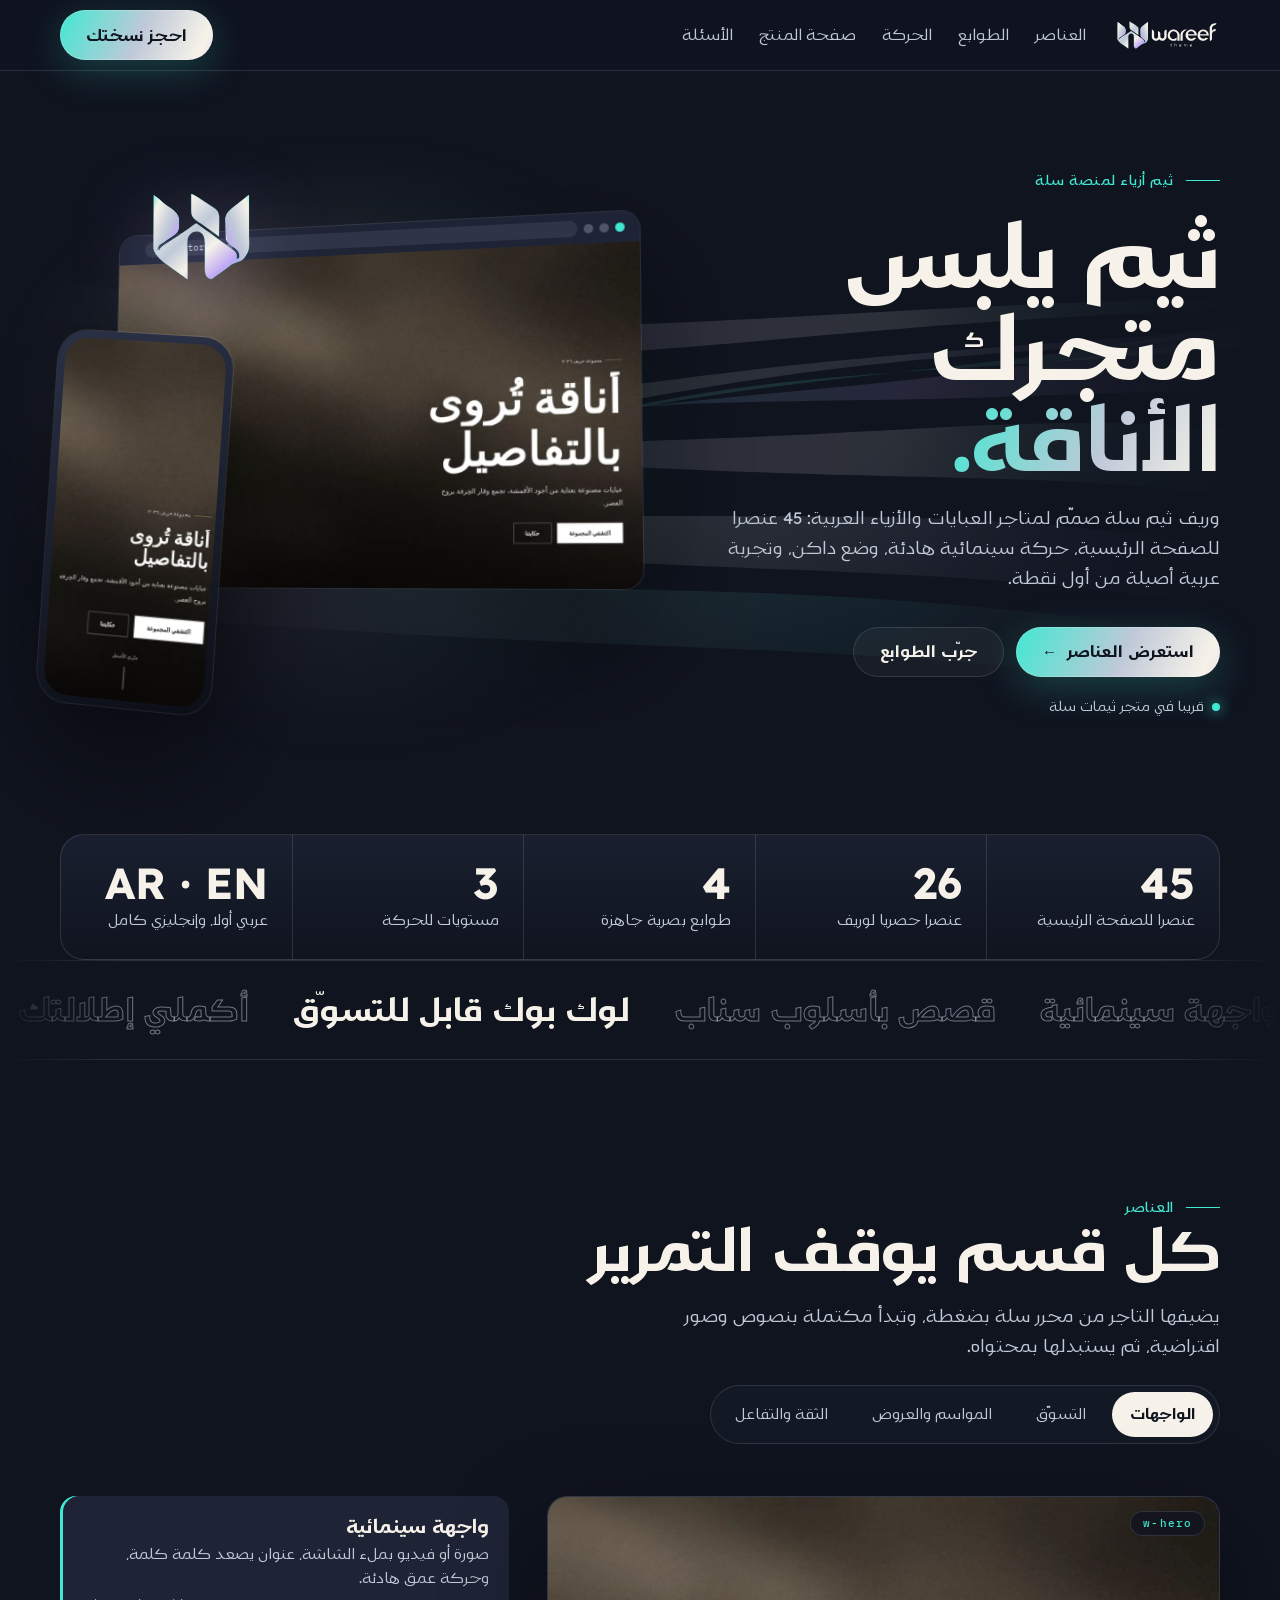
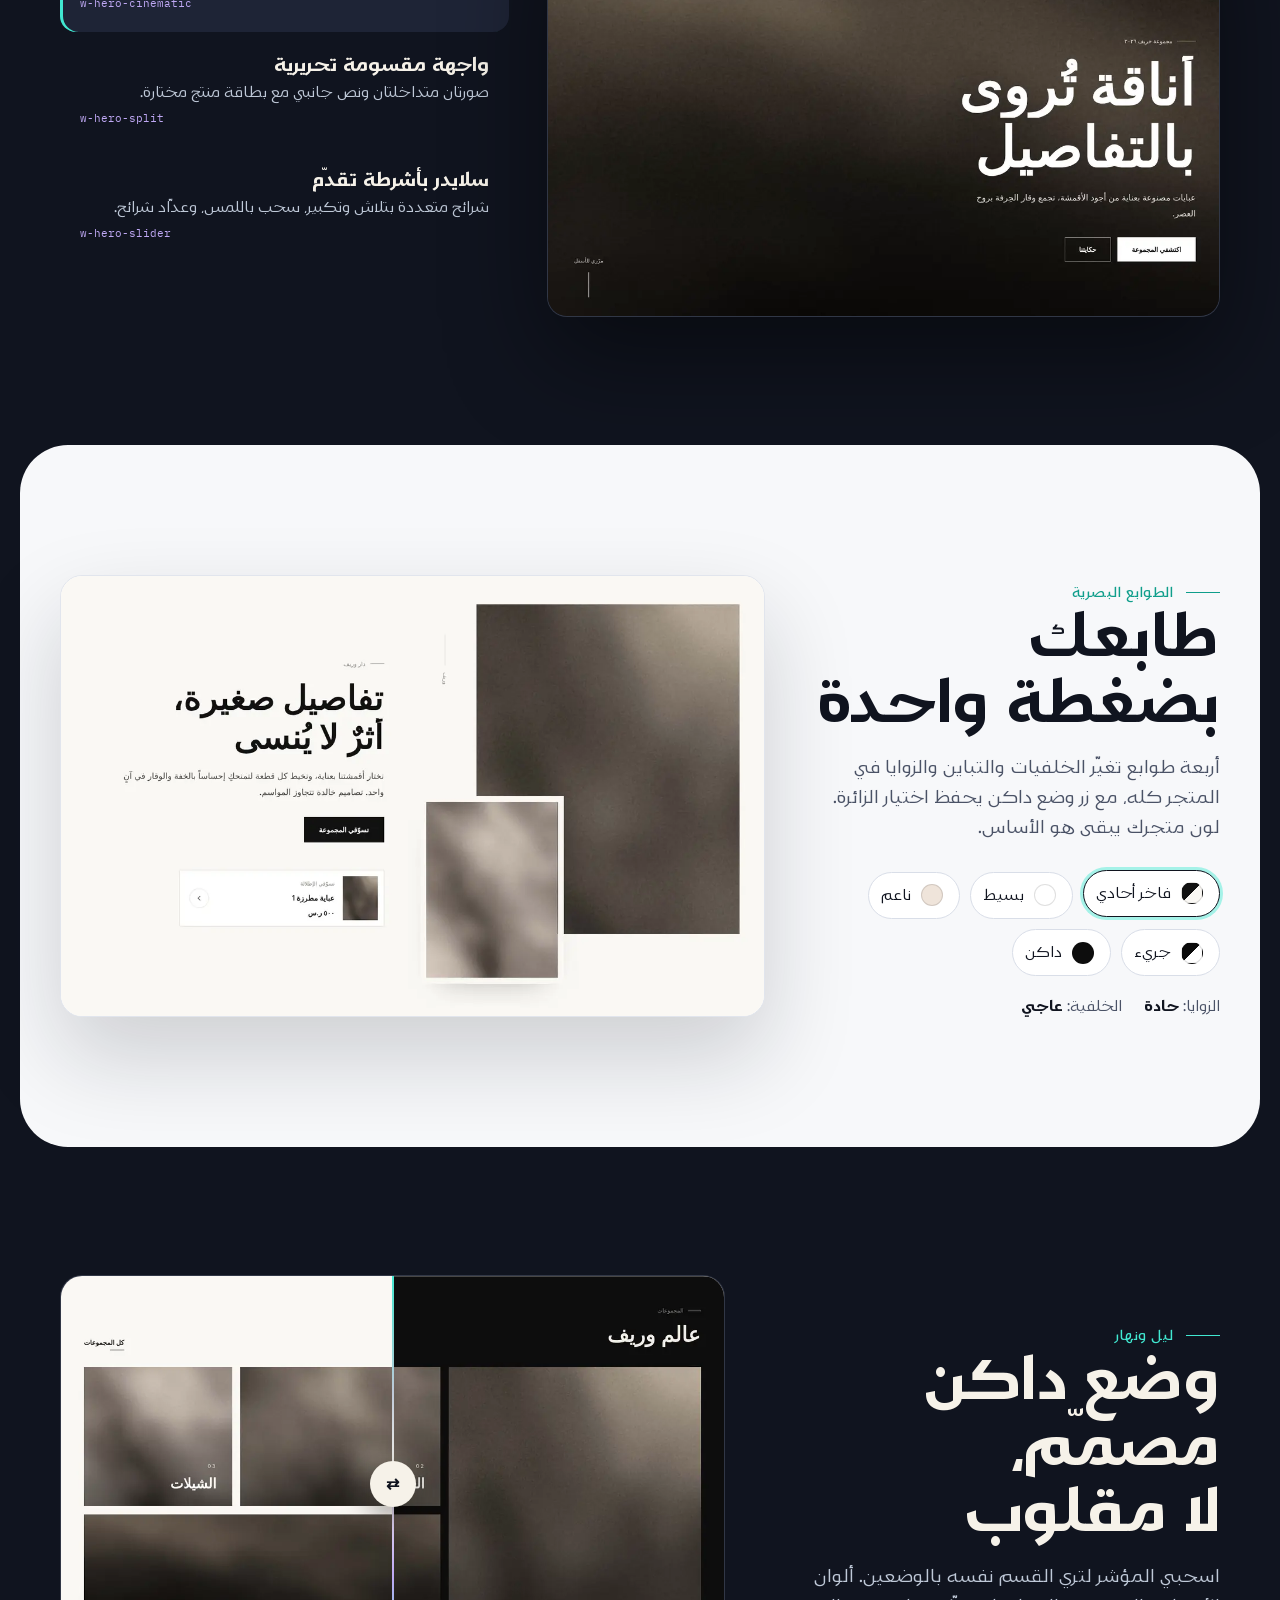
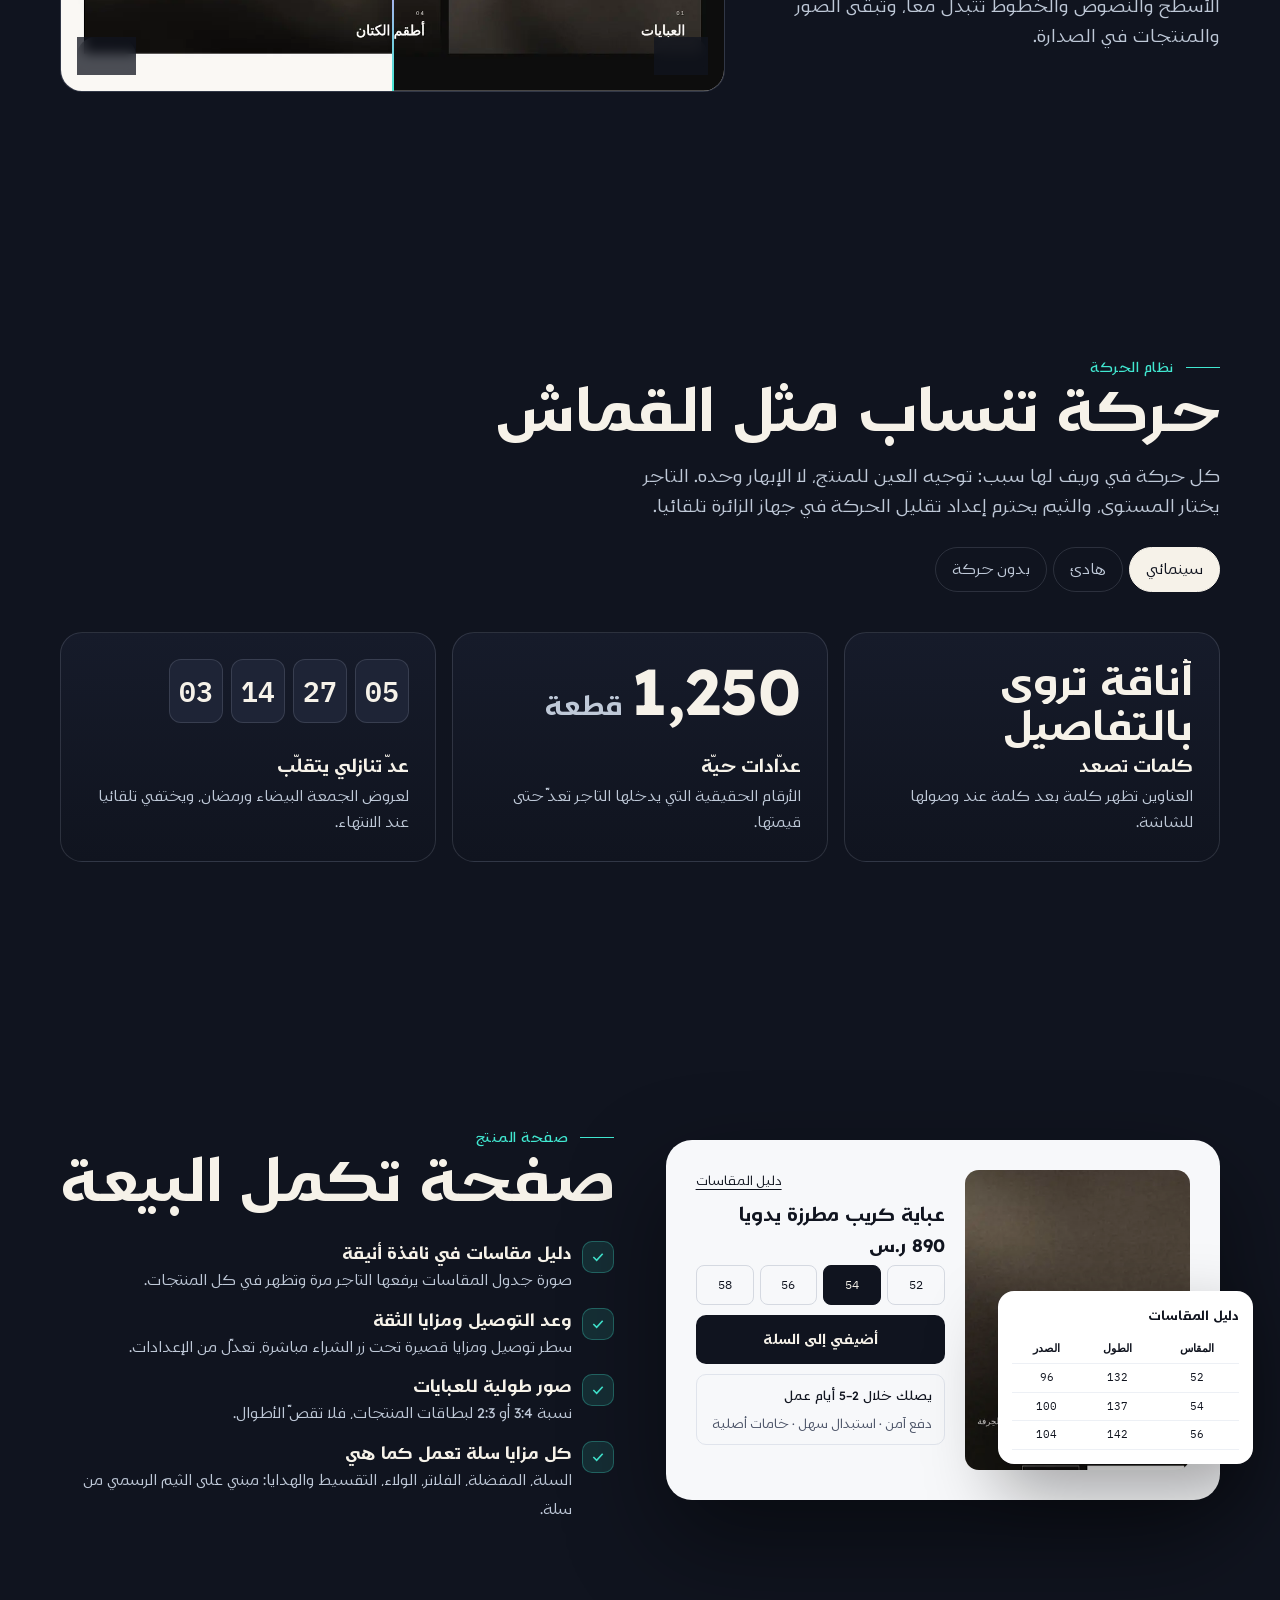
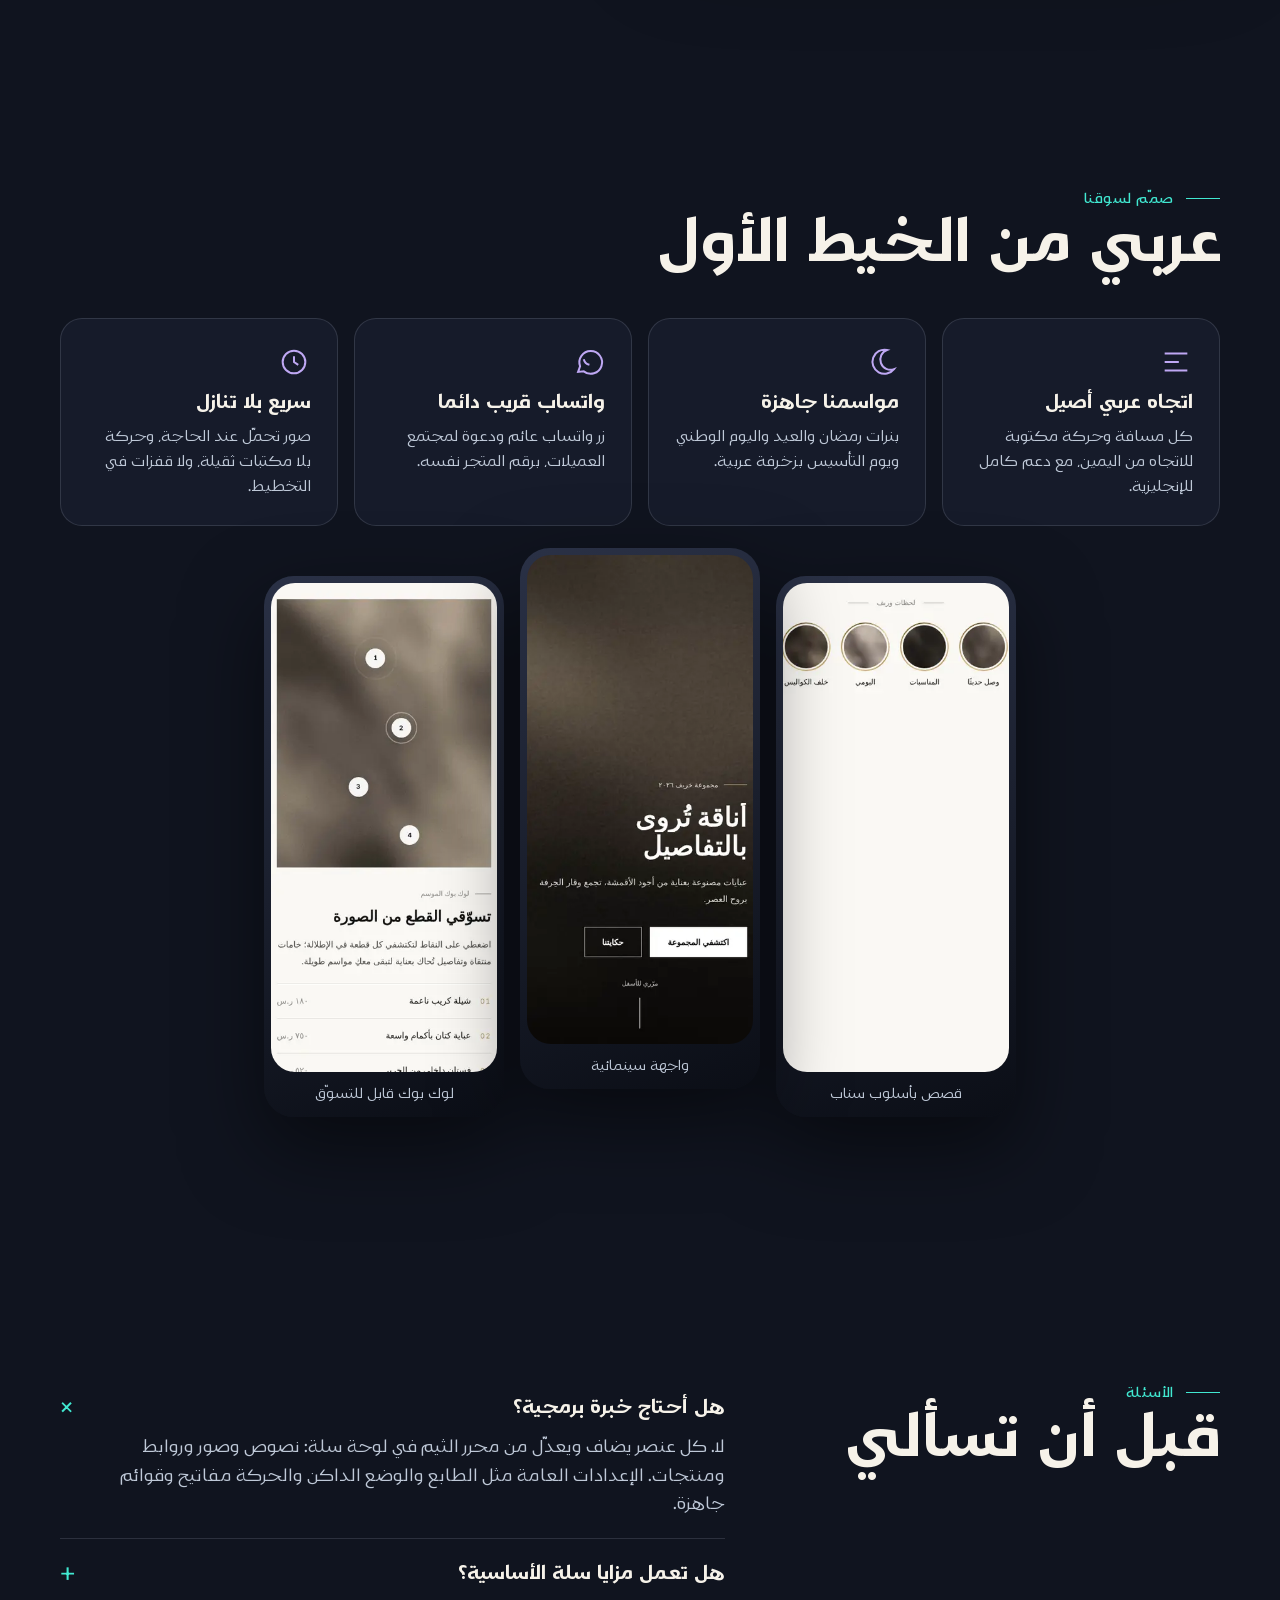
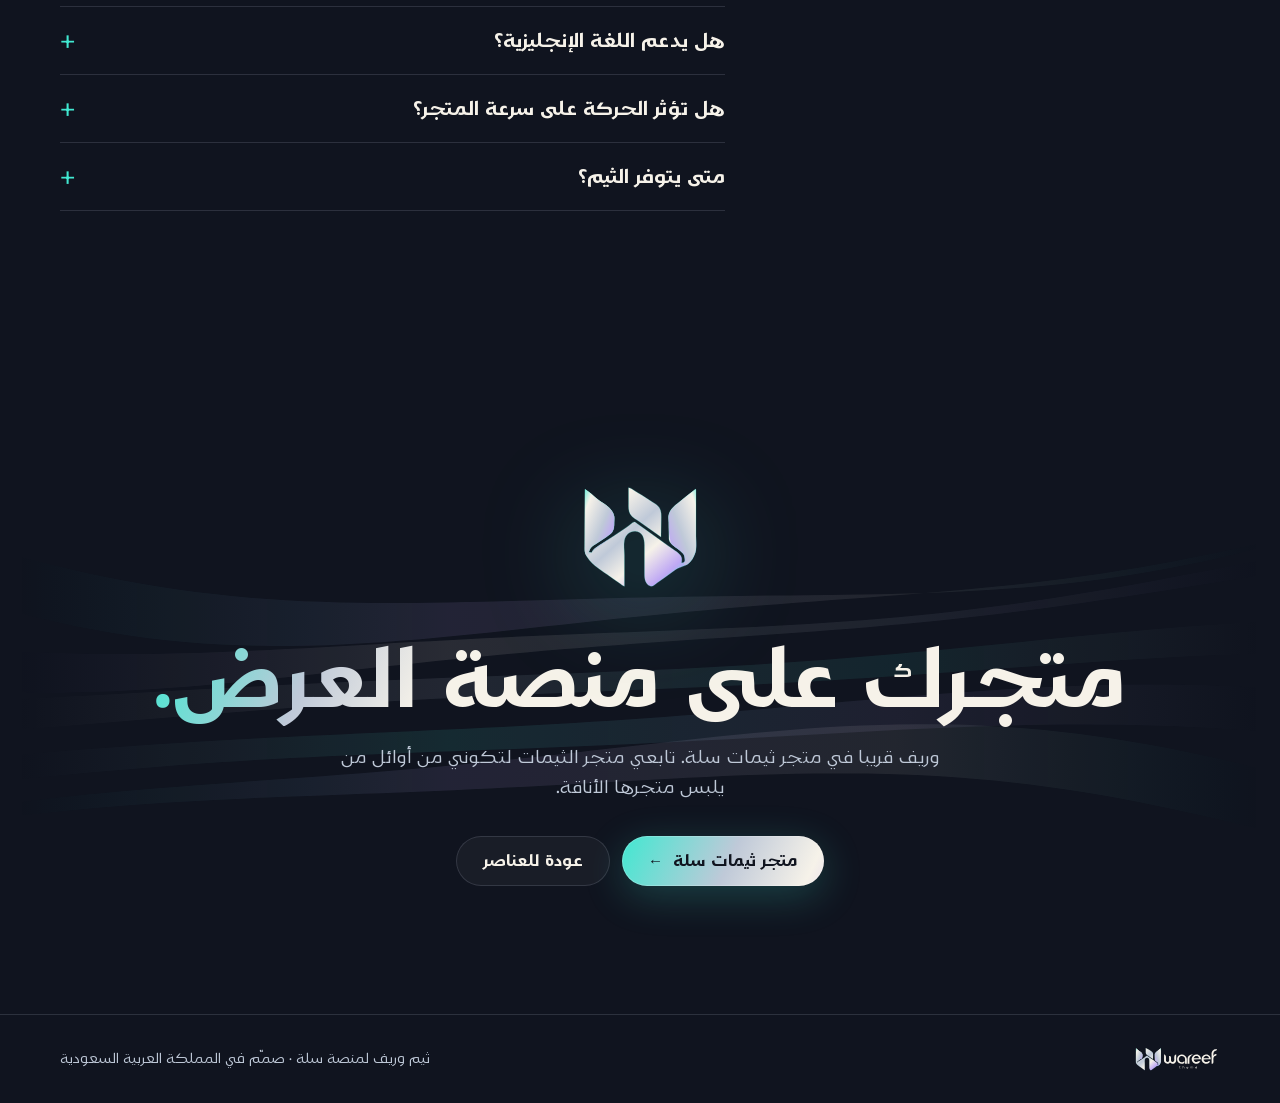
==== site/index.html @ 75b26e7c "Add the Wareef Theme landing page New brand identity (midnight, pearl, silver, aqua, ice violet) wit" ====
<!doctype html>
<html lang="ar" dir="rtl">
<head>
<meta charset="utf-8">
<meta name="viewport" content="width=device-width, initial-scale=1, viewport-fit=cover">
<meta name="description" content="وريف: ثيم أزياء فاخر لمنصة سلة، 45 عنصراً للصفحة الرئيسية، وضع داكن وحركة سينمائية.">
<link rel="icon" href="[data-uri]">
</head>
<body>
<title>Wareef Theme</title>
<link rel="preconnect" href="https://fonts.googleapis.com">
<link rel="preconnect" href="https://fonts.gstatic.com" crossorigin>
<link rel="stylesheet" href="https://fonts.googleapis.com/css2?family=Readex+Pro:wght@300;400;500;600&family=IBM+Plex+Mono:wght@400;500&display=swap">
<style>
/* Gamila Arabic for Arabic letters; Latin and digits fall back to Readex Pro. */
@font-face { font-family: "Gamila Arabic"; src: url("[data-uri]") format("woff2"); font-weight: 300; font-display: swap; unicode-range: U+0600-06FF, U+0750-077F, U+08A0-08FF, U+FB50-FDFF, U+FE70-FEFF, U+200C-200F; }
@font-face { font-family: "Gamila Arabic"; src: url("[data-uri]") format("woff2"); font-weight: 400; font-display: swap; unicode-range: U+0600-06FF, U+0750-077F, U+08A0-08FF, U+FB50-FDFF, U+FE70-FEFF, U+200C-200F; }
@font-face { font-family: "Gamila Arabic"; src: url("[data-uri]") format("woff2"); font-weight: 500; font-display: swap; unicode-range: U+0600-06FF, U+0750-077F, U+08A0-08FF, U+FB50-FDFF, U+FE70-FEFF, U+200C-200F; }
@font-face { font-family: "Gamila Arabic"; src: url("[data-uri]") format("woff2"); font-weight: 700; font-display: swap; unicode-range: U+0600-06FF, U+0750-077F, U+08A0-08FF, U+FB50-FDFF, U+FE70-FEFF, U+200C-200F; }
/* Layout: a single midnight runway. Iridescent silk rises behind the hero, sections alternate
   between the dark runway and one pearl "fitting room" where the merchant tries on styles. */
:root {
  color-scheme: dark;
  --midnight: #10141F;
  --midnight-2: #161B2A;
  --midnight-3: #1E2436;
  --pearl: #F6F2E9;
  --silver: #BFC9D8;
  --aqua: #41E8D1;
  --violet: #BFA8F4;
  --paper: #F7F8FA;
  --ink: #10141F;
  --line: rgba(191, 201, 216, .16);
  --holo: linear-gradient(115deg, #41E8D1 0%, #BFC9D8 28%, #F6F2E9 48%, #BFA8F4 72%, #41E8D1 100%);
  --f-display: "Gamila Arabic", "Readex Pro", "Segoe UI", Tahoma, sans-serif;
  --f-body: "Gamila Arabic", "Readex Pro", "Segoe UI", Tahoma, sans-serif;
  --f-mono: "IBM Plex Mono", ui-monospace, Menlo, monospace;
  --ease: cubic-bezier(.16, 1, .3, 1);
  --gutter: clamp(16px, 4vw, 40px);
}
* { box-sizing: border-box; }
html { scroll-behavior: smooth; direction: rtl; }
body { margin: 0; background: var(--midnight); color: var(--pearl); font: 400 16px/1.8 var(--f-body); overflow-x: hidden; -webkit-font-smoothing: antialiased; }
img { max-width: 100%; height: auto; display: block; }
a { color: inherit; text-decoration: none; }
button { font: inherit; color: inherit; cursor: pointer; }
:focus-visible { outline: 2px solid var(--aqua); outline-offset: 3px; border-radius: 6px; }
.wrap { width: min(1240px, 100%); margin-inline: auto; padding-inline: var(--gutter); }
.mono { font-family: var(--f-mono); letter-spacing: .14em; text-transform: uppercase; font-size: 12px; color: var(--silver); }
.eyebrow { display: inline-flex; align-items: center; gap: 12px; font: 500 13px/1 var(--f-body); color: var(--aqua); letter-spacing: .04em; }
.eyebrow::before { content: ''; width: 34px; height: 1px; background: currentColor; }
h1, h2, h3 { font-family: var(--f-display); text-wrap: balance; margin: 0; }
h2 { font-weight: 700; font-size: clamp(30px, 4.4vw, 56px); line-height: 1.18; letter-spacing: -.01em; }
.lead { color: var(--silver); font-size: clamp(16px, 1.3vw, 19px); max-width: 60ch; margin: 18px 0 0; }
.holo-text { background: var(--holo); background-size: 220% 100%; -webkit-background-clip: text; background-clip: text; color: transparent; animation: sheen 9s linear infinite; }
@keyframes sheen { to { background-position: -220% 0; } }
section { position: relative; padding-block: clamp(72px, 10vw, 140px); }

/* ---------- nav */
.nav { position: sticky; top: env(safe-area-inset-top, 0px); z-index: 50; backdrop-filter: blur(16px) saturate(140%); background: color-mix(in srgb, var(--midnight) 72%, transparent); border-bottom: 1px solid var(--line); }
.nav .wrap { display: flex; align-items: center; gap: 28px; height: 70px; }
.nav img { height: 34px; width: auto; }
.nav nav { display: flex; gap: 26px; font-size: 14.5px; color: var(--silver); }
.nav nav a:hover { color: var(--pearl); }
.nav .cta { margin-inline-start: auto; }
.btn { position: relative; display: inline-flex; align-items: center; justify-content: center; gap: 10px; min-height: 50px; padding: 0 26px; border-radius: 999px; font: 600 15px/1 var(--f-body); border: 1px solid var(--line); background: rgba(246, 242, 233, .04); transition: transform .4s var(--ease), border-color .3s, background .3s; }
.btn:hover { transform: translateY(-2px); border-color: rgba(191, 201, 216, .4); }
.btn.holo { color: var(--ink); border: 0; background: var(--holo); background-size: 200% 100%; box-shadow: 0 10px 40px rgba(65, 232, 209, .22), 0 0 0 1px rgba(255,255,255,.2) inset; animation: sheen 7s linear infinite; }
.btn .arr { transition: transform .4s var(--ease); }
.btn:hover .arr { transform: translateX(-4px); }

/* ---------- hero */
.hero { padding-block: clamp(48px, 7vw, 96px) clamp(60px, 8vw, 110px); overflow: hidden; isolation: isolate; }
#silk { position: absolute; inset: 0; width: 100%; height: 100%; z-index: -2; }
.hero::after { content: ''; position: absolute; inset: 0; z-index: -1; background: radial-gradient(70% 60% at 50% 40%, transparent 30%, var(--midnight) 85%); pointer-events: none; }
.hero-grid { display: grid; grid-template-columns: minmax(0, 1fr) minmax(0, 1.08fr); gap: clamp(28px, 4vw, 64px); align-items: center; }
.hero h1 { font-weight: 700; font-size: clamp(42px, 6.6vw, 92px); line-height: 1.08; letter-spacing: -.02em; margin-top: 22px; }
.hero h1 .w { display: inline-block; animation: rise 1.1s var(--ease) both; animation-delay: calc(var(--i) * 90ms + 150ms); }
@keyframes rise { from { transform: translateY(.45em); filter: blur(8px); opacity: .25; } }
.hero .lead { animation: rise 1.1s var(--ease) .5s both; }
.hero-cta { display: flex; flex-wrap: wrap; gap: 12px; margin-top: 34px; }
.hero-note { margin-top: 18px; font-size: 13px; color: var(--silver); display: flex; gap: 8px; align-items: center; }
.hero-note i { width: 8px; height: 8px; border-radius: 50%; background: var(--aqua); box-shadow: 0 0 14px var(--aqua); animation: pulse 2.4s ease-in-out infinite; }
@keyframes pulse { 50% { transform: scale(.6); opacity: .5; } }
.stage { position: relative; aspect-ratio: 1.15; perspective: 1600px; }
.device { position: absolute; border-radius: 18px; overflow: hidden; background: var(--midnight-2); box-shadow: 0 50px 120px rgba(0,0,0,.55), 0 0 0 1px rgba(191,201,216,.18); transition: transform 1.2s var(--ease); }
.browser { inset-inline-start: 0; top: 6%; width: 92%; transform: rotateY(-14deg) rotateX(6deg) rotate(-1deg); transform-origin: 30% 50%; }
.browser .bar { height: 30px; display: flex; gap: 6px; align-items: center; padding-inline: 14px; background: var(--midnight-3); }
.browser .bar i { width: 9px; height: 9px; border-radius: 50%; background: rgba(191,201,216,.3); }
.browser .bar i:first-child { background: var(--aqua); }
.browser .bar span { margin-inline-start: 14px; flex: 1; height: 16px; border-radius: 99px; background: rgba(191,201,216,.1); font: 10px/16px var(--f-mono); color: var(--silver); padding-inline: 10px; direction: ltr; text-align: left; }
.phone { inset-inline-end: 2%; bottom: 0; width: 30%; border-radius: 30px; padding: 7px; background: linear-gradient(160deg, #2a3146, #0b0e16); transform: rotateY(-10deg) rotateZ(4deg) translateZ(80px); }
.phone img { border-radius: 24px; }
.symbol-float { position: absolute; width: 21%; top: -4%; inset-inline-end: 14%; filter: drop-shadow(0 20px 40px rgba(191,168,244,.35)); animation: float 7s ease-in-out infinite; }
@keyframes float { 50% { transform: translateY(-16px) rotate(6deg); } }
.glow { position: absolute; inset: 15% 10%; border-radius: 50%; background: conic-gradient(from 90deg, var(--aqua), var(--violet), var(--pearl), var(--aqua)); filter: blur(70px); opacity: .28; animation: spin 18s linear infinite; z-index: -1; }
@keyframes spin { to { transform: rotate(360deg); } }

/* ---------- facts strip */
.facts { padding-block: 0; }
.facts-row { display: grid; grid-template-columns: repeat(5, minmax(0, 1fr)); border: 1px solid var(--line); border-radius: 24px; background: linear-gradient(180deg, rgba(30,36,54,.7), rgba(16,20,31,.7)); overflow: hidden; }
.fact { padding: 26px 24px; display: grid; gap: 4px; }
.fact + .fact { border-inline-start: 1px solid var(--line); }
.fact b { font: 700 clamp(30px, 3.4vw, 46px)/1 var(--f-display); font-variant-numeric: tabular-nums; }
.fact span { color: var(--silver); font-size: 14px; }

/* ---------- marquee */
.ticker { padding-block: 34px; overflow: hidden; border-block: 1px solid var(--line); -webkit-mask-image: linear-gradient(90deg, transparent, #000 10%, #000 90%, transparent); mask-image: linear-gradient(90deg, transparent, #000 10%, #000 90%, transparent); }
.ticker-track { display: flex; gap: 44px; width: max-content; animation: tick 60s linear infinite; }
.ticker-track span { font: 600 clamp(20px, 2.4vw, 30px)/1 var(--f-display); white-space: nowrap; color: transparent; -webkit-text-stroke: 1px rgba(191, 201, 216, .55); }
.ticker-track span:nth-child(3n) { color: var(--pearl); -webkit-text-stroke: 0; }
.ticker-track span:nth-child(5n) { background: var(--holo); -webkit-background-clip: text; background-clip: text; -webkit-text-stroke: 0; }
@keyframes tick { to { transform: translateX(50%); } }

/* ---------- gallery */
.head { display: flex; justify-content: space-between; align-items: end; gap: 24px; flex-wrap: wrap; margin-bottom: clamp(28px, 4vw, 52px); }
.tabs { display: flex; gap: 8px; flex-wrap: wrap; padding: 6px; border: 1px solid var(--line); border-radius: 999px; background: rgba(22,27,42,.6); }
.tabs button { border: 0; background: transparent; padding: 10px 18px; border-radius: 999px; font-size: 14px; color: var(--silver); transition: background .3s, color .3s; }
.tabs button[aria-selected="true"] { background: var(--pearl); color: var(--ink); font-weight: 600; }
.panel { display: grid; grid-template-columns: minmax(0, 1.5fr) minmax(0, 1fr); gap: clamp(20px, 3vw, 44px); align-items: start; }
.panel[hidden] { display: none !important; }
.shot { position: relative; border-radius: 20px; overflow: hidden; border: 1px solid var(--line); background: var(--midnight-2); box-shadow: 0 40px 100px rgba(0,0,0,.45); }
.shot img { width: 100%; aspect-ratio: 16 / 10; object-fit: cover; object-position: top; transition: opacity .5s var(--ease); }
.shot .tag { position: absolute; inset-inline-start: 14px; top: 14px; background: rgba(16,20,31,.78); backdrop-filter: blur(8px); border: 1px solid var(--line); border-radius: 99px; padding: 6px 12px; font: 500 11px/1 var(--f-mono); letter-spacing: .1em; color: var(--aqua); }
.items { display: grid; gap: 2px; margin: 0; padding: 0; list-style: none; }
.items button { width: 100%; text-align: start; display: grid; gap: 4px; padding: 18px 20px; border: 0; border-radius: 16px; background: transparent; transition: background .3s; }
.items button:hover { background: rgba(30,36,54,.6); }
.items button[aria-current="true"] { background: var(--midnight-3); box-shadow: inset 3px 0 0 var(--aqua); }
.items strong { font: 600 18px/1.4 var(--f-display); }
.items span { color: var(--silver); font-size: 14px; line-height: 1.7; }
.items code { font-family: var(--f-mono); font-size: 11px; color: var(--violet); direction: ltr; }

/* ---------- presets (pearl fitting room) */
.fitting { background: var(--paper); color: var(--ink); border-radius: clamp(28px, 4vw, 48px); margin-inline: clamp(8px, 1.6vw, 24px); }
.fitting .lead { color: #4a5266; }
.fitting .eyebrow { color: #0f9e8b; }
.swatches { display: flex; flex-wrap: wrap; gap: 10px; margin-top: 30px; }
.swatch { display: inline-flex; align-items: center; gap: 10px; padding: 10px 16px 10px 12px; border-radius: 999px; border: 1px solid #d9dee8; background: #fff; color: var(--ink); font-size: 14px; transition: transform .3s var(--ease), box-shadow .3s; }
.swatch i { width: 22px; height: 22px; border-radius: 50%; border: 1px solid rgba(0,0,0,.12); }
.swatch[aria-pressed="true"] { border-color: var(--ink); box-shadow: 0 0 0 3px rgba(65,232,209,.45); transform: translateY(-2px); }
.fit-grid { display: grid; grid-template-columns: minmax(0, .8fr) minmax(0, 1.4fr); gap: clamp(24px, 4vw, 60px); align-items: center; }
.fit-shot { border-radius: 22px; overflow: hidden; box-shadow: 0 40px 90px rgba(16,20,31,.18); border: 1px solid #e1e5ed; background: #fff; }
.fit-shot img { width: 100%; aspect-ratio: 16 / 10; object-fit: cover; object-position: top; }
.fit-meta { margin-top: 18px; display: flex; gap: 22px; flex-wrap: wrap; font-size: 14px; color: #4a5266; }
.fit-meta b { color: var(--ink); }

/* ---------- day/night compare */
.compare { position: relative; border-radius: 22px; overflow: hidden; border: 1px solid var(--line); user-select: none; touch-action: pan-y; background: var(--midnight-2); }
.compare img { width: 100%; aspect-ratio: 16 / 10; object-fit: cover; object-position: top; }
.compare .night { position: absolute; inset: 0; clip-path: inset(0 0 0 var(--cut, 50%)); }
.compare .night img { height: 100%; }
.compare .handle { position: absolute; top: 0; bottom: 0; left: var(--cut, 50%); width: 2px; background: var(--holo); transform: translateX(-1px); }
.compare .handle b { position: absolute; top: 50%; left: 50%; width: 46px; height: 46px; border-radius: 50%; transform: translate(-50%, -50%); background: var(--pearl); color: var(--ink); display: grid; place-items: center; box-shadow: 0 10px 30px rgba(0,0,0,.4); font-size: 16px; }
.compare input { position: absolute; inset: 0; width: 100%; height: 100%; opacity: 0; cursor: ew-resize; margin: 0; }
.compare .lbl { position: absolute; bottom: 16px; padding: 7px 14px; border-radius: 99px; background: rgba(16,20,31,.75); font-size: 13px; backdrop-filter: blur(6px); }
.compare .lbl.day { inset-inline-end: 16px; } .compare .lbl.nightl { inset-inline-start: 16px; }
.duo { display: grid; grid-template-columns: minmax(0, 1fr) minmax(0, 1.5fr); gap: clamp(24px, 4vw, 60px); align-items: center; }

/* ---------- motion lab */
.lab { display: grid; grid-template-columns: repeat(3, minmax(0, 1fr)); gap: 16px; margin-top: 40px; }
.cell { position: relative; border: 1px solid var(--line); border-radius: 22px; background: linear-gradient(180deg, var(--midnight-2), var(--midnight)); padding: 26px; min-height: 230px; display: grid; align-content: space-between; overflow: hidden; }
.cell h3 { font: 600 17px/1.5 var(--f-display); }
.cell p { margin: 6px 0 0; color: var(--silver); font-size: 14px; }
.demo-words { font: 700 clamp(26px, 3vw, 38px)/1.2 var(--f-display); }
.demo-words .w { display: inline-block; overflow: hidden; vertical-align: bottom; }
.demo-words .w span { display: inline-block; transform: translateY(105%); transition: transform 1s var(--ease); transition-delay: calc(var(--i) * 80ms); }
.cell.play .demo-words .w span { transform: none; }
.demo-count { font: 700 clamp(40px, 5vw, 64px)/1 var(--f-display); font-variant-numeric: tabular-nums; }
.flip { display: flex; gap: 8px; direction: ltr; justify-content: flex-end; }
.flip b { width: 54px; height: 64px; border-radius: 12px; display: grid; place-items: center; background: var(--midnight-3); border: 1px solid var(--line); font: 600 28px/1 var(--f-mono); }
.flip b.tick { animation: flipin .5s var(--ease); }
@keyframes flipin { from { transform: rotateX(90deg); opacity: .2; } }
.levels { display: flex; gap: 6px; margin-top: 26px; flex-wrap: wrap; }
.levels button { border: 1px solid var(--line); background: transparent; border-radius: 999px; padding: 9px 16px; font-size: 14px; color: var(--silver); }
.levels button[aria-pressed="true"] { background: var(--pearl); color: var(--ink); border-color: var(--pearl); }
body.calm .cell .demo-words .w span { transition-duration: .5s; }
body.still .demo-words .w span { transform: none !important; transition: none !important; }
body.still .ticker-track, body.still .holo-text, body.still .btn.holo, body.still .glow, body.still .symbol-float { animation: none; }

/* ---------- product page */
.pd { display: grid; grid-template-columns: minmax(0, 1fr) minmax(0, 1fr); gap: clamp(24px, 4vw, 64px); align-items: center; }
.pd-mock { position: relative; border-radius: 26px; padding: clamp(18px, 3vw, 30px); background: var(--paper); color: var(--ink); box-shadow: 0 40px 100px rgba(0,0,0,.45); display: grid; grid-template-columns: minmax(0, .9fr) minmax(0, 1fr); gap: 20px; }
.pd-img { border-radius: 14px; overflow: hidden; aspect-ratio: 3 / 4; background: #e9e4da; }
.pd-img img { width: 100%; height: 100%; object-fit: cover; }
.pd-info { display: grid; align-content: start; gap: 10px; font-size: 13px; }
.pd-info h4 { margin: 0; font: 700 18px/1.4 var(--f-display); }
.pd-info .price { font: 700 18px/1 var(--f-display); }
.pd-info .guide { justify-self: end; font-size: 12px; text-decoration: underline; text-underline-offset: 4px; }
.pd-sizes { display: flex; gap: 6px; }
.pd-sizes span { flex: 1; text-align: center; padding: 8px 0; border: 1px solid #d5d9e1; border-radius: 8px; font-family: var(--f-mono); font-size: 12px; }
.pd-sizes span.on { background: var(--ink); color: var(--pearl); border-color: var(--ink); }
.pd-buy { background: var(--ink); color: var(--pearl); text-align: center; padding: 13px; border-radius: 10px; font-weight: 600; }
.pd-box { border: 1px solid #e0e4ec; border-radius: 10px; padding: 10px 12px; display: grid; gap: 6px; color: #4a5266; font-size: 12px; }
.pd-box b { color: var(--ink); font-weight: 500; }
.pd-pop { position: absolute; inset-inline-start: -6%; bottom: 10%; width: 46%; background: #fff; color: var(--ink); border-radius: 16px; padding: 14px; box-shadow: 0 30px 70px rgba(0,0,0,.35); font-size: 12px; display: grid; gap: 8px; animation: float 8s ease-in-out infinite; }
.pd-pop table { width: 100%; border-collapse: collapse; font-family: var(--f-mono); font-size: 11px; }
.pd-pop td, .pd-pop th { padding: 4px 2px; border-bottom: 1px solid #edf0f5; text-align: center; }
.checks { display: grid; gap: 14px; margin: 28px 0 0; padding: 0; list-style: none; }
.checks li { display: grid; grid-template-columns: 30px 1fr; gap: 12px; align-items: start; }
.checks li::before { content: ''; width: 30px; height: 30px; border-radius: 10px; background: rgba(65,232,209,.12) url("data:image/svg+xml,%3Csvg xmlns='http://www.w3.org/2000/svg' viewBox='0 0 24 24' fill='none' stroke='%2341E8D1' stroke-width='2.4'%3E%3Cpath d='m5 12 5 5 9-10'/%3E%3C/svg%3E") center / 16px no-repeat; border: 1px solid rgba(65,232,209,.3); }
.checks b { display: block; font: 600 16px/1.5 var(--f-display); }
.checks span { color: var(--silver); font-size: 14px; }

/* ---------- made for us */
.made { display: grid; grid-template-columns: repeat(4, minmax(0, 1fr)); gap: 16px; margin-top: 44px; }
.made article { border: 1px solid var(--line); border-radius: 22px; padding: 26px; background: var(--midnight-2); display: grid; gap: 10px; align-content: start; transition: transform .5s var(--ease), border-color .3s; }
.made article:hover { transform: translateY(-4px); border-color: rgba(191,168,244,.45); }
.made svg { width: 34px; height: 34px; stroke: var(--violet); fill: none; stroke-width: 1.4; }
.made h3 { font: 600 18px/1.4 var(--f-display); }
.made p { margin: 0; color: var(--silver); font-size: 14px; }
.phones { display: flex; gap: 16px; justify-content: center; margin-top: 50px; flex-wrap: wrap; }
.phones figure { margin: 0; width: min(240px, 44vw); border-radius: 30px; padding: 7px; background: linear-gradient(160deg, #2a3146, #0b0e16); box-shadow: 0 30px 80px rgba(0,0,0,.5); }
.phones figure:nth-child(2) { transform: translateY(-28px); }
.phones img { border-radius: 24px; }
.phones figcaption { text-align: center; font-size: 13px; color: var(--silver); padding: 10px 0 4px; }

/* ---------- faq */
.faq { display: grid; grid-template-columns: minmax(0, .8fr) minmax(0, 1.2fr); gap: clamp(24px, 4vw, 70px); }
details { border-bottom: 1px solid var(--line); padding-block: 20px; }
summary { list-style: none; cursor: pointer; display: flex; justify-content: space-between; gap: 16px; font: 600 18px/1.5 var(--f-display); }
summary::-webkit-details-marker { display: none; }
summary::after { content: '+'; font: 300 26px/1 var(--f-body); color: var(--aqua); transition: transform .3s var(--ease); }
details[open] summary::after { transform: rotate(45deg); }
details p { margin: 12px 0 0; color: var(--silver); max-width: 62ch; }

/* ---------- finale */
.finale { text-align: center; overflow: hidden; isolation: isolate; }
.finale #silk2 { position: absolute; inset: 0; width: 100%; height: 100%; z-index: -1; opacity: .9; }
.finale img.sym { width: clamp(90px, 12vw, 140px); margin: 0 auto 26px; filter: drop-shadow(0 20px 50px rgba(65,232,209,.3)); }
.finale h2 { font-size: clamp(36px, 6vw, 80px); }
.finale .lead { margin-inline: auto; }
.finale .hero-cta { justify-content: center; }
footer { border-top: 1px solid var(--line); padding-block: 30px; color: var(--silver); font-size: 13px; }
footer .wrap { display: flex; justify-content: space-between; align-items: center; gap: 16px; flex-wrap: wrap; }
footer img { height: 28px; width: auto; }

/* ---------- reveal (visible at rest; scroll only adds a lift) */
.lift { transition: transform 1s var(--ease), opacity 1s var(--ease); }
.lift.pre { transform: translateY(26px); opacity: .55; }

@media (max-width: 980px) {
  .hero-grid, .panel, .fit-grid, .duo, .pd, .faq { grid-template-columns: 1fr; }
  .facts-row { grid-template-columns: repeat(2, minmax(0, 1fr)); }
  .fact + .fact { border-inline-start: 0; }
  .fact { border-top: 1px solid var(--line); } .fact:nth-child(-n+2) { border-top: 0; } .fact:nth-child(even) { border-inline-start: 1px solid var(--line); }
  .fact:last-child { grid-column: 1 / -1; }
  .lab, .made { grid-template-columns: 1fr 1fr; }
  .nav nav { display: none; }
  .stage { max-width: 640px; width: 100%; margin-inline: auto; }
}
@media (max-width: 560px) {
  .lab, .made { grid-template-columns: 1fr; }
  .nav .cta { display: none; }
  .pd-mock { grid-template-columns: 1fr; }
  .pd-pop { position: static; width: auto; animation: none; }
  .tabs { border-radius: 18px; }
  .phones figure:nth-child(2) { transform: none; }
}
@media (prefers-reduced-motion: reduce) {
  *, *::before, *::after { animation: none !important; transition: none !important; }
  .lift.pre { transform: none; opacity: 1; }
}
</style>

<header class="nav">
  <div class="wrap">
    <a href="#top" aria-label="Wareef Theme"><img src="[data-uri]" alt="Wareef Theme" width="106" height="34"></a>
    <nav aria-label="أقسام الصفحة">
      <a href="#components">العناصر</a>
      <a href="#styles">الطوابع</a>
      <a href="#motion">الحركة</a>
      <a href="#product">صفحة المنتج</a>
      <a href="#faq">الأسئلة</a>
    </nav>
    <a class="btn holo cta" href="#launch">احجز نسختك</a>
  </div>
</header>

<main id="top">
  <section class="hero">
    <canvas id="silk" aria-hidden="true"></canvas>
    <div class="wrap hero-grid">
      <div>
        <span class="eyebrow">ثيم أزياء لمنصة سلة</span>
        <h1><span class="w" style="--i:0">ثيم</span> <span class="w" style="--i:1">يلبس</span> <span class="w" style="--i:2">متجرك</span> <span class="w holo-text" style="--i:3">الأناقة.</span></h1>
        <p class="lead">وريف ثيم سلة صمّم لمتاجر العبايات والأزياء العربية: 45 عنصرا للصفحة الرئيسية، حركة سينمائية هادئة، وضع داكن، وتجربة عربية أصيلة من أول نقطة.</p>
        <div class="hero-cta">
          <a class="btn holo" href="#components">استعرض العناصر <span class="arr">←</span></a>
          <a class="btn" href="#styles">جرّب الطوابع</a>
        </div>
        <p class="hero-note"><i></i> قريبا في متجر ثيمات سلة</p>
      </div>
      <div class="stage" id="stage">
        <div class="glow"></div>
        <figure class="device browser" style="margin:0">
          <div class="bar"><i></i><i></i><i></i><span>your-store.com</span></div>
          <img src="[data-uri]" alt="واجهة سينمائية من ثيم وريف" width="1200" height="750">
        </figure>
        <figure class="device phone" style="margin:0"><img src="[data-uri]" alt="الواجهة نفسها على الجوال" width="360" height="779"></figure>
        <img class="symbol-float" src="[data-uri]" alt="" width="140" height="140">
      </div>
    </div>
  </section>

  <section class="facts" aria-label="أرقام الثيم">
    <div class="wrap">
      <div class="facts-row">
        <div class="fact"><b data-count="45">45</b><span>عنصرا للصفحة الرئيسية</span></div>
        <div class="fact"><b data-count="26">26</b><span>عنصرا حصريا لوريف</span></div>
        <div class="fact"><b data-count="4">4</b><span>طوابع بصرية جاهزة</span></div>
        <div class="fact"><b data-count="3">3</b><span>مستويات للحركة</span></div>
        <div class="fact"><b>AR · EN</b><span>عربي أولا، وإنجليزي كامل</span></div>
      </div>
    </div>
  </section>

  <div class="ticker" aria-hidden="true">
    <div class="ticker-track" id="ticker">
      <span>واجهة سينمائية</span><span>قصص بأسلوب سناب</span><span>لوك بوك قابل للتسوّق</span><span>أكملي إطلالتك</span><span>عرض بعد تنازلي</span><span>بنر رمضان والعيد</span><span>فسيفساء التصنيفات</span><span>حائط الآراء</span><span>سلايدر بأشرطة تقدّم</span><span>قصة الدار</span><span>شاركينا إطلالتك</span><span>أسئلة شائعة</span>
    </div>
  </div>

  <section id="components">
    <div class="wrap">
      <div class="head">
        <div>
          <span class="eyebrow">العناصر</span>
          <h2>كل قسم يوقف التمرير</h2>
          <p class="lead">يضيفها التاجر من محرر سلة بضغطة، وتبدأ مكتملة بنصوص وصور افتراضية، ثم يستبدلها بمحتواه.</p>
        </div>
        <div class="tabs" role="tablist" aria-label="فئات العناصر">
          <button role="tab" aria-selected="true" aria-controls="p-hero" id="t-hero">الواجهات</button>
          <button role="tab" aria-selected="false" aria-controls="p-shop" id="t-shop">التسوّق</button>
          <button role="tab" aria-selected="false" aria-controls="p-season" id="t-season">المواسم والعروض</button>
          <button role="tab" aria-selected="false" aria-controls="p-trust" id="t-trust">الثقة والتفاعل</button>
        </div>
      </div>

      <div class="panel" id="p-hero" role="tabpanel" aria-labelledby="t-hero">
        <div class="shot"><span class="tag">w-hero</span><img src="[data-uri]" alt="" width="1200" height="750" data-shot></div>
        <ul class="items">
          <li><button data-img="[data-uri]" data-code="w-hero-cinematic" aria-current="true"><strong>واجهة سينمائية</strong><span>صورة أو فيديو بملء الشاشة، عنوان يصعد كلمة كلمة، وحركة عمق هادئة.</span><code>w-hero-cinematic</code></button></li>
          <li><button data-img="[data-uri]" data-code="w-hero-split"><strong>واجهة مقسومة تحريرية</strong><span>صورتان متداخلتان ونص جانبي مع بطاقة منتج مختارة.</span><code>w-hero-split</code></button></li>
          <li><button data-img="[data-uri]" data-code="w-hero-slider"><strong>سلايدر بأشرطة تقدّم</strong><span>شرائح متعددة بتلاش وتكبير، سحب باللمس، وعدّاد شرائح.</span><code>w-hero-slider</code></button></li>
        </ul>
      </div>
      <div class="panel" id="p-shop" role="tabpanel" aria-labelledby="t-shop" hidden>
        <div class="shot"><span class="tag">w-shop</span><img src="[data-uri]" alt="" width="1200" height="750" data-shot></div>
        <ul class="items">
          <li><button data-img="[data-uri]" aria-current="true"><strong>لوك بوك قابل للتسوّق</strong><span>نقاط فوق صورة الإطلالة، كل نقطة تفتح بطاقة القطعة وسعرها.</span><code>w-lookbook</code></button></li>
          <li><button data-img="[data-uri]"><strong>أكملي إطلالتك</strong><span>قطع مجمّعة بعلامة +، والسعر الإجمالي محسوب تلقائيا.</span><code>w-complete-look</code></button></li>
          <li><button data-img="[data-uri]"><strong>شبكة تحريرية</strong><span>بطاقة مميزة كبيرة بجوار منتجات مختارة.</span><code>w-products-editorial</code></button></li>
          <li><button data-img="[data-uri]"><strong>تسوّقي الإطلالة</strong><span>صورة ثابتة وقائمة قطع الإطلالة بجانبها.</span><code>w-shop-the-look</code></button></li>
        </ul>
      </div>
      <div class="panel" id="p-season" role="tabpanel" aria-labelledby="t-season" hidden>
        <div class="shot"><span class="tag">w-season</span><img src="[data-uri]" alt="" width="1200" height="750" data-shot></div>
        <ul class="items">
          <li><button data-img="[data-uri]" aria-current="true"><strong>بنر المواسم</strong><span>رمضان والعيد واليوم الوطني، بزخرفة عربية ذهبية وهلال وعدّ تنازلي.</span><code>w-occasion-banner</code></button></li>
          <li><button data-img="[data-uri]"><strong>عرض لفترة محدودة</strong><span>أرقام تتقلّب حتى نهاية العرض، ومنتجات العرض أسفلها.</span><code>w-countdown-offer</code></button></li>
        </ul>
      </div>
      <div class="panel" id="p-trust" role="tabpanel" aria-labelledby="t-trust" hidden>
        <div class="shot"><span class="tag">w-trust</span><img src="[data-uri]" alt="" width="1200" height="750" data-shot></div>
        <ul class="items">
          <li><button data-img="[data-uri]" aria-current="true"><strong>حائط الآراء</strong><span>آراء العميلات بتنسيق مجلة، ومتوسط تقييم محسوب من البطاقات.</span><code>w-reviews-wall</code></button></li>
          <li><button data-img="[data-uri]"><strong>فسيفساء التصنيفات</strong><span>شبكة متنوعة الأحجام، صورة تقترب وعنوان يصعد عند المرور.</span><code>w-category-mosaic</code></button></li>
        </ul>
      </div>
    </div>
  </section>

  <section id="styles" class="fitting">
    <div class="wrap fit-grid">
      <div>
        <span class="eyebrow">الطوابع البصرية</span>
        <h2>طابعك بضغطة واحدة</h2>
        <p class="lead">أربعة طوابع تغيّر الخلفيات والتباين والزوايا في المتجر كله، مع زر وضع داكن يحفظ اختيار الزائرة. لون متجرك يبقى هو الأساس.</p>
        <div class="swatches" role="group" aria-label="اختر طابعاً">
          <button class="swatch" aria-pressed="true" data-style="luxe"><i style="background:linear-gradient(135deg,#111 50%,#faf8f4 50%)"></i>فاخر أحادي</button>
          <button class="swatch" aria-pressed="false" data-style="minimal"><i style="background:#fff"></i>بسيط</button>
          <button class="swatch" aria-pressed="false" data-style="soft"><i style="background:#efe4da"></i>ناعم</button>
          <button class="swatch" aria-pressed="false" data-style="bold"><i style="background:linear-gradient(135deg,#0a0a0a 50%,#fff 50%)"></i>جريء</button>
          <button class="swatch" aria-pressed="false" data-style="dark"><i style="background:#0d0d0d"></i>داكن</button>
        </div>
        <div class="fit-meta"><span>الزوايا: <b id="fit-radius">حادة</b></span><span>الخلفية: <b id="fit-bg">عاجي</b></span></div>
      </div>
      <div class="fit-shot"><img id="fit-img" src="[data-uri]" alt="العنصر نفسه بالطابع المختار" width="1200" height="750"></div>
    </div>
  </section>

  <section id="night">
    <div class="wrap duo">
      <div>
        <span class="eyebrow">ليل ونهار</span>
        <h2>وضع داكن مصمّم، لا مقلوب</h2>
        <p class="lead">اسحبي المؤشر لتري القسم نفسه بالوضعين. ألوان الأسطح والنصوص والخطوط تتبدّل معا، وتبقى الصور والمنتجات في الصدارة.</p>
      </div>
      <div class="compare" id="compare" style="--cut:50%">
        <img src="[data-uri]" alt="فسيفساء التصنيفات بالوضع الفاتح" width="1200" height="750">
        <div class="night"><img src="[data-uri]" alt="فسيفساء التصنيفات بالوضع الداكن" width="1200" height="750"></div>
        <div class="handle"><b>⇄</b></div>
        <span class="lbl day">نهاري</span><span class="lbl nightl">ليلي</span>
        <label for="cut" class="sr" style="position:absolute;width:1px;height:1px;overflow:hidden;clip:rect(0 0 0 0)">نسبة المقارنة</label>
        <input id="cut" type="range" min="0" max="100" value="50">
      </div>
    </div>
  </section>

  <section id="motion">
    <div class="wrap">
      <span class="eyebrow">نظام الحركة</span>
      <h2>حركة تنساب مثل القماش</h2>
      <p class="lead">كل حركة في وريف لها سبب: توجيه العين للمنتج، لا الإبهار وحده. التاجر يختار المستوى، والثيم يحترم إعداد تقليل الحركة في جهاز الزائرة تلقائيا.</p>
      <div class="levels" role="group" aria-label="مستوى الحركة">
        <button aria-pressed="true" data-level="full">سينمائي</button>
        <button aria-pressed="false" data-level="calm">هادئ</button>
        <button aria-pressed="false" data-level="still">بدون حركة</button>
      </div>
      <div class="lab">
        <div class="cell" id="cell-words">
          <div class="demo-words" data-split>أناقة تروى بالتفاصيل</div>
          <div><h3>كلمات تصعد</h3><p>العناوين تظهر كلمة بعد كلمة عند وصولها للشاشة.</p></div>
        </div>
        <div class="cell">
          <div class="demo-count"><span id="count">1,250</span><small style="font-size:.4em;color:var(--silver)"> قطعة</small></div>
          <div><h3>عدّادات حيّة</h3><p>الأرقام الحقيقية التي يدخلها التاجر تعدّ حتى قيمتها.</p></div>
        </div>
        <div class="cell">
          <div class="flip" id="flip"><b data-u="d">03</b><b data-u="h">14</b><b data-u="m">27</b><b data-u="s">09</b></div>
          <div><h3>عدّ تنازلي يتقلّب</h3><p>لعروض الجمعة البيضاء ورمضان، ويختفي تلقائيا عند الانتهاء.</p></div>
        </div>
      </div>
    </div>
  </section>

  <section id="product">
    <div class="wrap pd">
      <div class="pd-mock" aria-label="مثال لصفحة منتج">
        <div class="pd-img"><img src="[data-uri]" alt="" width="360" height="779" style="object-position:30% 40%"></div>
        <div class="pd-info">
          <span class="guide">دليل المقاسات</span>
          <h4>عباية كريب مطرزة يدويا</h4>
          <span class="price">890 ر.س</span>
          <div class="pd-sizes" aria-label="المقاسات"><span>52</span><span class="on">54</span><span>56</span><span>58</span></div>
          <div class="pd-buy">أضيفي إلى السلة</div>
          <div class="pd-box"><b>يصلك خلال 2–5 أيام عمل</b><span>دفع آمن · استبدال سهل · خامات أصلية</span></div>
        </div>
        <div class="pd-pop" aria-hidden="true">
          <b style="font-family:var(--f-display)">دليل المقاسات</b>
          <table><tr><th>المقاس</th><th>الطول</th><th>الصدر</th></tr><tr><td>52</td><td>132</td><td>96</td></tr><tr><td>54</td><td>137</td><td>100</td></tr><tr><td>56</td><td>142</td><td>104</td></tr></table>
        </div>
      </div>
      <div>
        <span class="eyebrow">صفحة المنتج</span>
        <h2>صفحة تكمل البيعة</h2>
        <ul class="checks">
          <li><div><b>دليل مقاسات في نافذة أنيقة</b><span>صورة جدول المقاسات يرفعها التاجر مرة وتظهر في كل المنتجات.</span></div></li>
          <li><div><b>وعد التوصيل ومزايا الثقة</b><span>سطر توصيل ومزايا قصيرة تحت زر الشراء مباشرة، تعدّل من الإعدادات.</span></div></li>
          <li><div><b>صور طولية للعبايات</b><span>نسبة 3:4 أو 2:3 لبطاقات المنتجات، فلا تقصّ الأطوال.</span></div></li>
          <li><div><b>كل مزايا سلة تعمل كما هي</b><span>السلة، المفضلة، الفلاتر، الولاء، التقسيط والهدايا: مبني على الثيم الرسمي من سلة.</span></div></li>
        </ul>
      </div>
    </div>
  </section>

  <section id="made">
    <div class="wrap">
      <span class="eyebrow">صمّم لسوقنا</span>
      <h2>عربي من الخيط الأول</h2>
      <div class="made">
        <article><svg viewBox="0 0 24 24"><path d="M4 6h16M4 12h10M4 18h16"/></svg><h3>اتجاه عربي أصيل</h3><p>كل مسافة وحركة مكتوبة للاتجاه من اليمين، مع دعم كامل للإنجليزية.</p></article>
        <article><svg viewBox="0 0 24 24"><path d="M15.5 3.5a8.5 8.5 0 1 0 5 13.5A7 7 0 0 1 15.5 3.5Z"/></svg><h3>مواسمنا جاهزة</h3><p>بنرات رمضان والعيد واليوم الوطني ويوم التأسيس بزخرفة عربية.</p></article>
        <article><svg viewBox="0 0 24 24"><path d="M5 19l1.4-4A8 8 0 1 1 9 18.6Z"/><path d="M9 10c.5 2 2 3.5 4 4"/></svg><h3>واتساب قريب دائما</h3><p>زر واتساب عائم ودعوة لمجتمع العميلات، برقم المتجر نفسه.</p></article>
        <article><svg viewBox="0 0 24 24"><circle cx="12" cy="12" r="8"/><path d="M12 8v4l3 2"/></svg><h3>سريع بلا تنازل</h3><p>صور تحمّل عند الحاجة، وحركة بلا مكتبات ثقيلة، ولا قفزات في التخطيط.</p></article>
      </div>
      <div class="phones">
        <figure><img src="[data-uri]" alt="قصص بأسلوب سناب على الجوال" width="360" height="779"><figcaption>قصص بأسلوب سناب</figcaption></figure>
        <figure><img src="[data-uri]" alt="الواجهة السينمائية على الجوال" width="360" height="779"><figcaption>واجهة سينمائية</figcaption></figure>
        <figure><img src="[data-uri]" alt="لوك بوك على الجوال" width="360" height="779"><figcaption>لوك بوك قابل للتسوّق</figcaption></figure>
      </div>
    </div>
  </section>

  <section id="faq">
    <div class="wrap faq">
      <div>
        <span class="eyebrow">الأسئلة</span>
        <h2>قبل أن تسألي</h2>
      </div>
      <div>
        <details open><summary>هل أحتاج خبرة برمجية؟</summary><p>لا. كل عنصر يضاف ويعدّل من محرر الثيم في لوحة سلة: نصوص وصور وروابط ومنتجات. الإعدادات العامة مثل الطابع والوضع الداكن والحركة مفاتيح وقوائم جاهزة.</p></details>
        <details><summary>هل تعمل مزايا سلة الأساسية؟</summary><p>نعم. وريف مبني على الثيم الرسمي من سلة، فالسلة والمفضلة والفلاتر والولاء والتقسيط والهدايا وصفحات العميل تعمل كما هي، مع تصميم جديد فوقها.</p></details>
        <details><summary>هل يدعم اللغة الإنجليزية؟</summary><p>نعم. العربية هي الأساس، والإنجليزية مدعومة في الاتجاه والنصوص والحقول متعددة اللغات.</p></details>
        <details><summary>هل تؤثر الحركة على سرعة المتجر؟</summary><p>الحركة مكتوبة بلغة المتصفح نفسها دون مكتبات إضافية، وتعمل فقط عند ظهور القسم. ويمكن إيقافها كليا من الإعدادات.</p></details>
        <details><summary>متى يتوفر الثيم؟</summary><p>وريف في مرحلة المراجعة النهائية قبل نشره في متجر ثيمات سلة. اضغطي «احجز نسختك» لتصلك أخبار الإطلاق.</p></details>
      </div>
    </div>
  </section>

  <section id="launch" class="finale">
    <canvas id="silk2" aria-hidden="true"></canvas>
    <div class="wrap">
      <img class="sym" src="[data-uri]" alt="" width="140" height="140">
      <h2>متجرك على منصة <span class="holo-text">العرض.</span></h2>
      <p class="lead">وريف قريبا في متجر ثيمات سلة. تابعي متجر الثيمات لتكوني من أوائل من يلبس متجرها الأناقة.</p>
      <div class="hero-cta">
        <a class="btn holo" href="https://salla.com/themes" target="_blank" rel="noopener">متجر ثيمات سلة <span class="arr">←</span></a>
        <a class="btn" href="#components">عودة للعناصر</a>
      </div>
    </div>
  </section>
</main>

<footer>
  <div class="wrap">
    <img src="[data-uri]" alt="Wareef Theme" width="88" height="28">
    <span>ثيم وريف لمنصة سلة · صمّم في المملكة العربية السعودية</span>
  </div>
</footer>

<script>
document.documentElement.lang = 'ar'; document.documentElement.dir = 'rtl';
(() => {
  const reduce = matchMedia('(prefers-reduced-motion: reduce)').matches;
  const still = () => reduce || document.body.classList.contains('still');

  // Iridescent silk: layered sine ribbons with a holographic gradient, gently following the pointer.
  function silk(canvas, opts = {}) {
    const ctx = canvas.getContext('2d');
    let w, h, dpr, mx = .5, my = .5, t = Math.random() * 100;
    const resize = () => { dpr = Math.min(devicePixelRatio || 1, 2); w = canvas.clientWidth; h = canvas.clientHeight; canvas.width = w * dpr; canvas.height = h * dpr; ctx.setTransform(dpr, 0, 0, dpr, 0, 0); };
    const cols = ['65,232,209', '191,168,244', '246,242,233', '191,201,216'];
    const draw = () => {
      ctx.clearRect(0, 0, w, h);
      ctx.globalCompositeOperation = 'lighter';
      const n = opts.ribbons || 7;
      for (let r = 0; r < n; r++) {
        const base = h * (0.28 + r * (0.5 / n)) + (my - .5) * 60;
        const amp = h * (0.1 + 0.05 * Math.sin(t * .3 + r));
        const g = ctx.createLinearGradient(0, 0, w, 0);
        g.addColorStop(0, `rgba(${cols[r % 4]},0)`);
        g.addColorStop(.35 + (mx - .5) * .2, `rgba(${cols[(r + 1) % 4]},${opts.alpha || .16})`);
        g.addColorStop(.7, `rgba(${cols[(r + 2) % 4]},${(opts.alpha || .16) * .8})`);
        g.addColorStop(1, `rgba(${cols[r % 4]},0)`);
        ctx.beginPath();
        for (let x = -20; x <= w + 20; x += 18) {
          const k = x / w;
          const y = base + Math.sin(k * 3.2 + t * .55 + r * .7) * amp + Math.sin(k * 7 - t * .4 + r) * amp * .25;
          x === -20 ? ctx.moveTo(x, y) : ctx.lineTo(x, y);
        }
        for (let x = w + 20; x >= -20; x -= 18) {
          const k = x / w;
          const y = base + 26 + r * 3 + Math.sin(k * 3.2 + t * .55 + r * .7 + .35) * amp + Math.sin(k * 7 - t * .4 + r) * amp * .25;
          ctx.lineTo(x, y);
        }
        ctx.closePath(); ctx.fillStyle = g; ctx.fill();
      }
      ctx.globalCompositeOperation = 'source-over';
    };
    const loop = () => { if (!still()) t += .006; draw(); requestAnimationFrame(loop); };
    resize(); addEventListener('resize', resize);
    canvas.parentElement.addEventListener('pointermove', (e) => { const b = canvas.getBoundingClientRect(); mx = (e.clientX - b.left) / b.width; my = (e.clientY - b.top) / b.height; });
    reduce ? draw() : loop();
  }
  silk(document.getElementById('silk'));
  silk(document.getElementById('silk2'), { ribbons: 5, alpha: .12 });

  // Hero devices tilt toward the pointer.
  const stage = document.getElementById('stage');
  if (stage && !reduce && matchMedia('(pointer: fine)').matches) {
    const browser = stage.querySelector('.browser'), phone = stage.querySelector('.phone');
    stage.addEventListener('pointermove', (e) => {
      if (still()) return;
      const b = stage.getBoundingClientRect(), x = (e.clientX - b.left) / b.width - .5, y = (e.clientY - b.top) / b.height - .5;
      browser.style.transform = `rotateY(${-14 + x * 10}deg) rotateX(${6 - y * 8}deg) rotate(-1deg)`;
      phone.style.transform = `rotateY(${-10 + x * 14}deg) rotateZ(4deg) translateZ(80px) translateY(${y * -14}px)`;
    });
    stage.addEventListener('pointerleave', () => { browser.style.transform = ''; phone.style.transform = ''; });
  }

  // Ticker: repeat items so the loop is seamless.
  const tk = document.getElementById('ticker'); tk.innerHTML += tk.innerHTML;

  // Component tabs and item previews.
  const tabs = [...document.querySelectorAll('[role=tab]')];
  tabs.forEach((tab) => tab.addEventListener('click', () => {
    tabs.forEach((t) => { const on = t === tab; t.setAttribute('aria-selected', on); document.getElementById(t.getAttribute('aria-controls')).hidden = !on; });
  }));
  document.querySelectorAll('.panel').forEach((panel) => {
    const img = panel.querySelector('[data-shot]'), tag = panel.querySelector('.tag');
    panel.querySelectorAll('.items button').forEach((b) => b.addEventListener('click', () => {
      panel.querySelectorAll('.items button').forEach((x) => x.removeAttribute('aria-current'));
      b.setAttribute('aria-current', 'true');
      img.style.opacity = .2;
      setTimeout(() => { img.src = b.dataset.img; img.style.opacity = 1; }, 180);
      tag.textContent = b.querySelector('code').textContent;
    }));
  });

  // Style presets.
  const PRESETS = {
    luxe: ['[data-uri]', 'حادة', 'عاجي'], minimal: ['[data-uri]', 'حادة', 'أبيض'],
    soft: ['[data-uri]', 'ناعمة', 'رملي دافئ'], bold: ['[data-uri]', 'حادة', 'أبيض بخطوط داكنة'], dark: ['[data-uri]', 'حادة', 'ليلي']
  };
  const fitImg = document.getElementById('fit-img');
  document.querySelectorAll('.swatch').forEach((s) => s.addEventListener('click', () => {
    document.querySelectorAll('.swatch').forEach((x) => x.setAttribute('aria-pressed', x === s));
    const [src, radius, bg] = PRESETS[s.dataset.style];
    fitImg.style.opacity = .3; setTimeout(() => { fitImg.src = src; fitImg.style.opacity = 1; }, 160);
    document.getElementById('fit-radius').textContent = radius; document.getElementById('fit-bg').textContent = bg;
  }));
  fitImg.style.transition = 'opacity .4s';

  // Day/night compare.
  const cmp = document.getElementById('compare'), cut = document.getElementById('cut');
  cut.addEventListener('input', () => cmp.style.setProperty('--cut', `${100 - cut.value}%`));

  // Motion lab.
  document.querySelectorAll('[data-split]').forEach((el) => {
    el.innerHTML = el.textContent.split(' ').map((w, i) => `<span class="w"><span style="--i:${i}">${w}</span></span>`).join(' ');
  });
  const cell = document.getElementById('cell-words');
  const replay = () => { cell.classList.remove('play'); void cell.offsetWidth; requestAnimationFrame(() => cell.classList.add('play')); };
  const count = document.getElementById('count');
  const runCount = () => {
    if (still()) { count.textContent = '1,250'; return; }
    const t0 = performance.now(), dur = document.body.classList.contains('calm') ? 900 : 1800;
    const step = (now) => { const k = Math.min(1, (now - t0) / dur), e = 1 - Math.pow(1 - k, 4); count.textContent = Math.round(1250 * e).toLocaleString('en-US'); if (k < 1) requestAnimationFrame(step); };
    requestAnimationFrame(step);
  };
  document.querySelectorAll('[data-level]').forEach((b) => b.addEventListener('click', () => {
    document.querySelectorAll('[data-level]').forEach((x) => x.setAttribute('aria-pressed', x === b));
    document.body.classList.remove('calm', 'still');
    if (b.dataset.level !== 'full') document.body.classList.add(b.dataset.level);
    replay(); runCount();
  }));
  let secs = 3 * 86400 + 14 * 3600 + 27 * 60 + 9;
  const flip = document.getElementById('flip');
  setInterval(() => {
    secs = secs > 0 ? secs - 1 : 3 * 86400;
    const v = { d: Math.floor(secs / 86400), h: Math.floor(secs / 3600) % 24, m: Math.floor(secs / 60) % 60, s: secs % 60 };
    flip.querySelectorAll('b').forEach((b) => { const n = String(v[b.dataset.u]).padStart(2, '0'); if (b.textContent !== n) { b.textContent = n; if (!still()) { b.classList.remove('tick'); void b.offsetWidth; b.classList.add('tick'); } } });
  }, 1000);

  // Scroll: sections are visible at rest; entering the viewport adds a small lift and runs the demos.
  if ('IntersectionObserver' in window && !reduce) {
    const targets = document.querySelectorAll('.head, .shot, .items, .fit-grid > *, .duo > *, .cell, .pd > *, .made article, .phones figure, .faq > *');
    targets.forEach((el) => { el.classList.add('lift'); if (el.getBoundingClientRect().top > innerHeight) el.classList.add('pre'); });
    const io = new IntersectionObserver((es) => es.forEach((e) => {
      if (!e.isIntersecting) return;
      e.target.classList.remove('pre');
      if (e.target === cell) replay();
      if (e.target.contains(count)) runCount();
      io.unobserve(e.target);
    }), { threshold: .15 });
    targets.forEach((el) => io.observe(el));
  } else { cell.classList.add('play'); }
})();
</script>

</body>
</html>
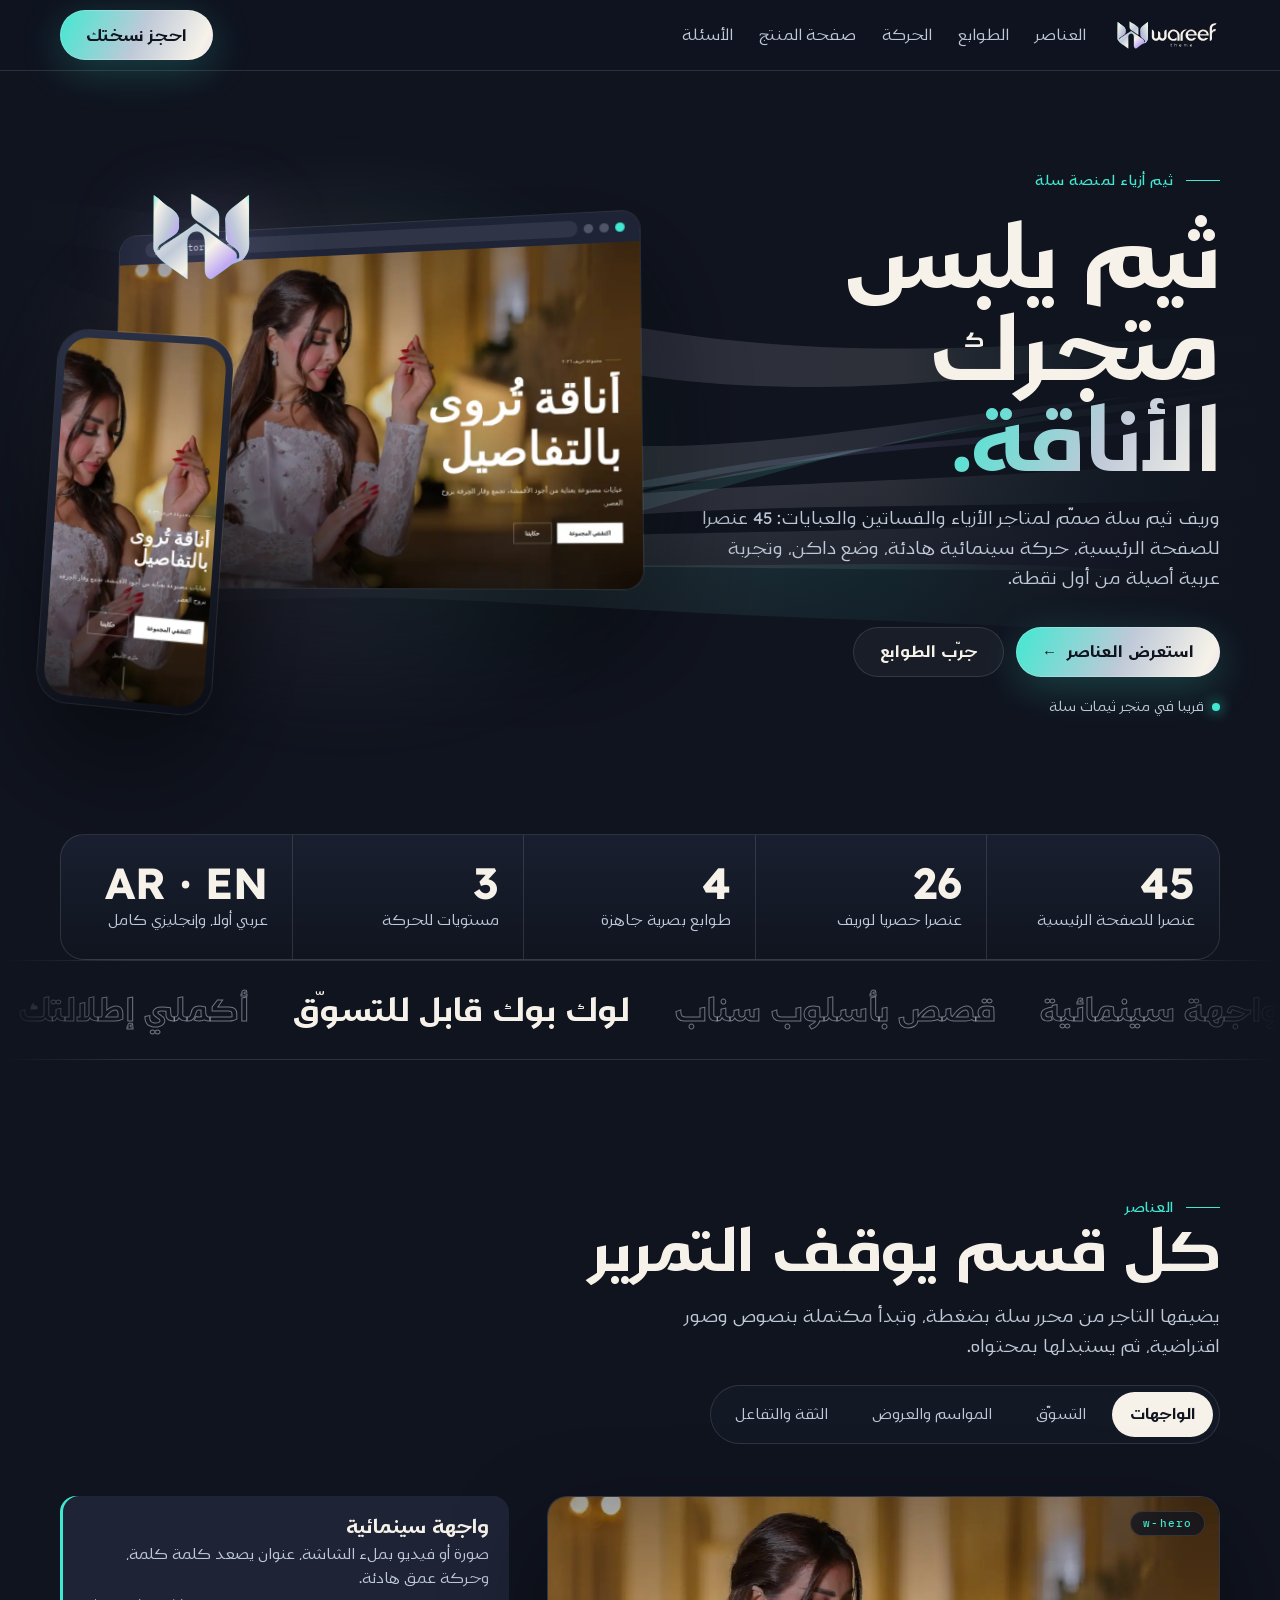
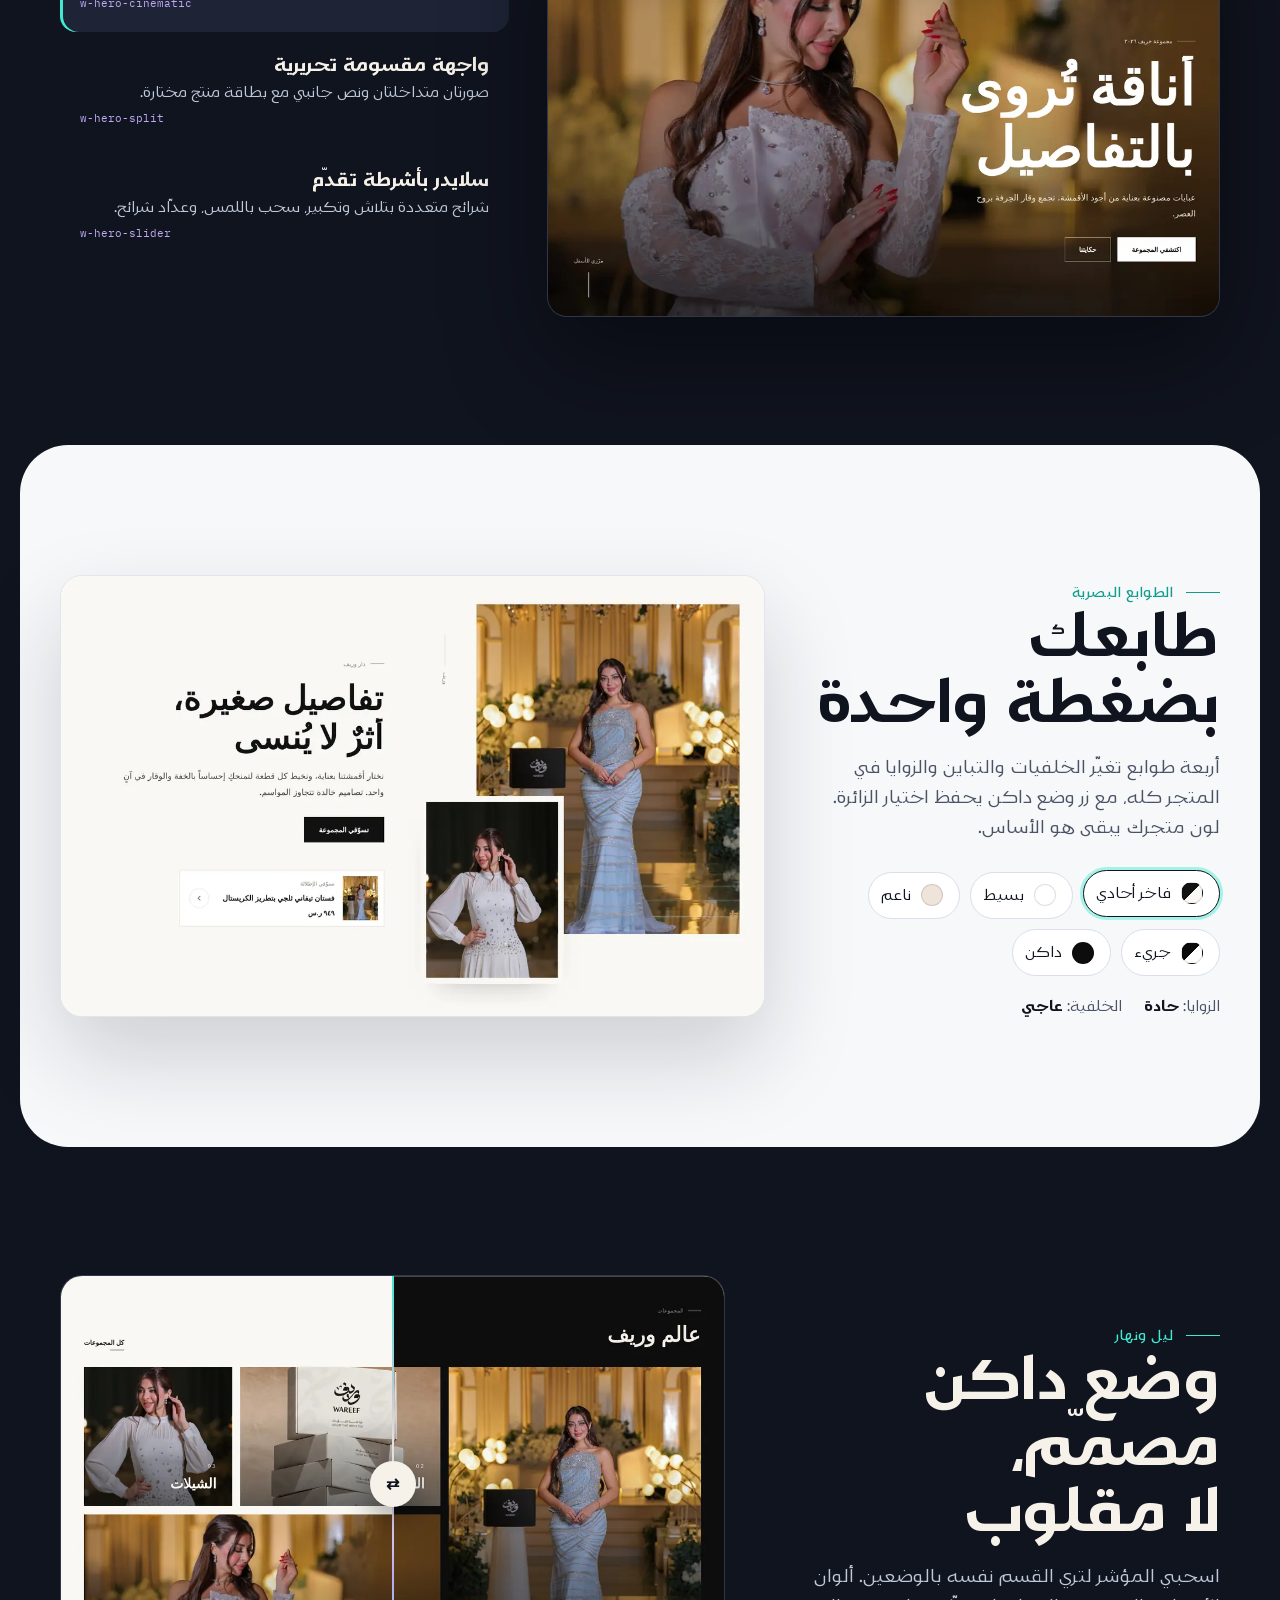
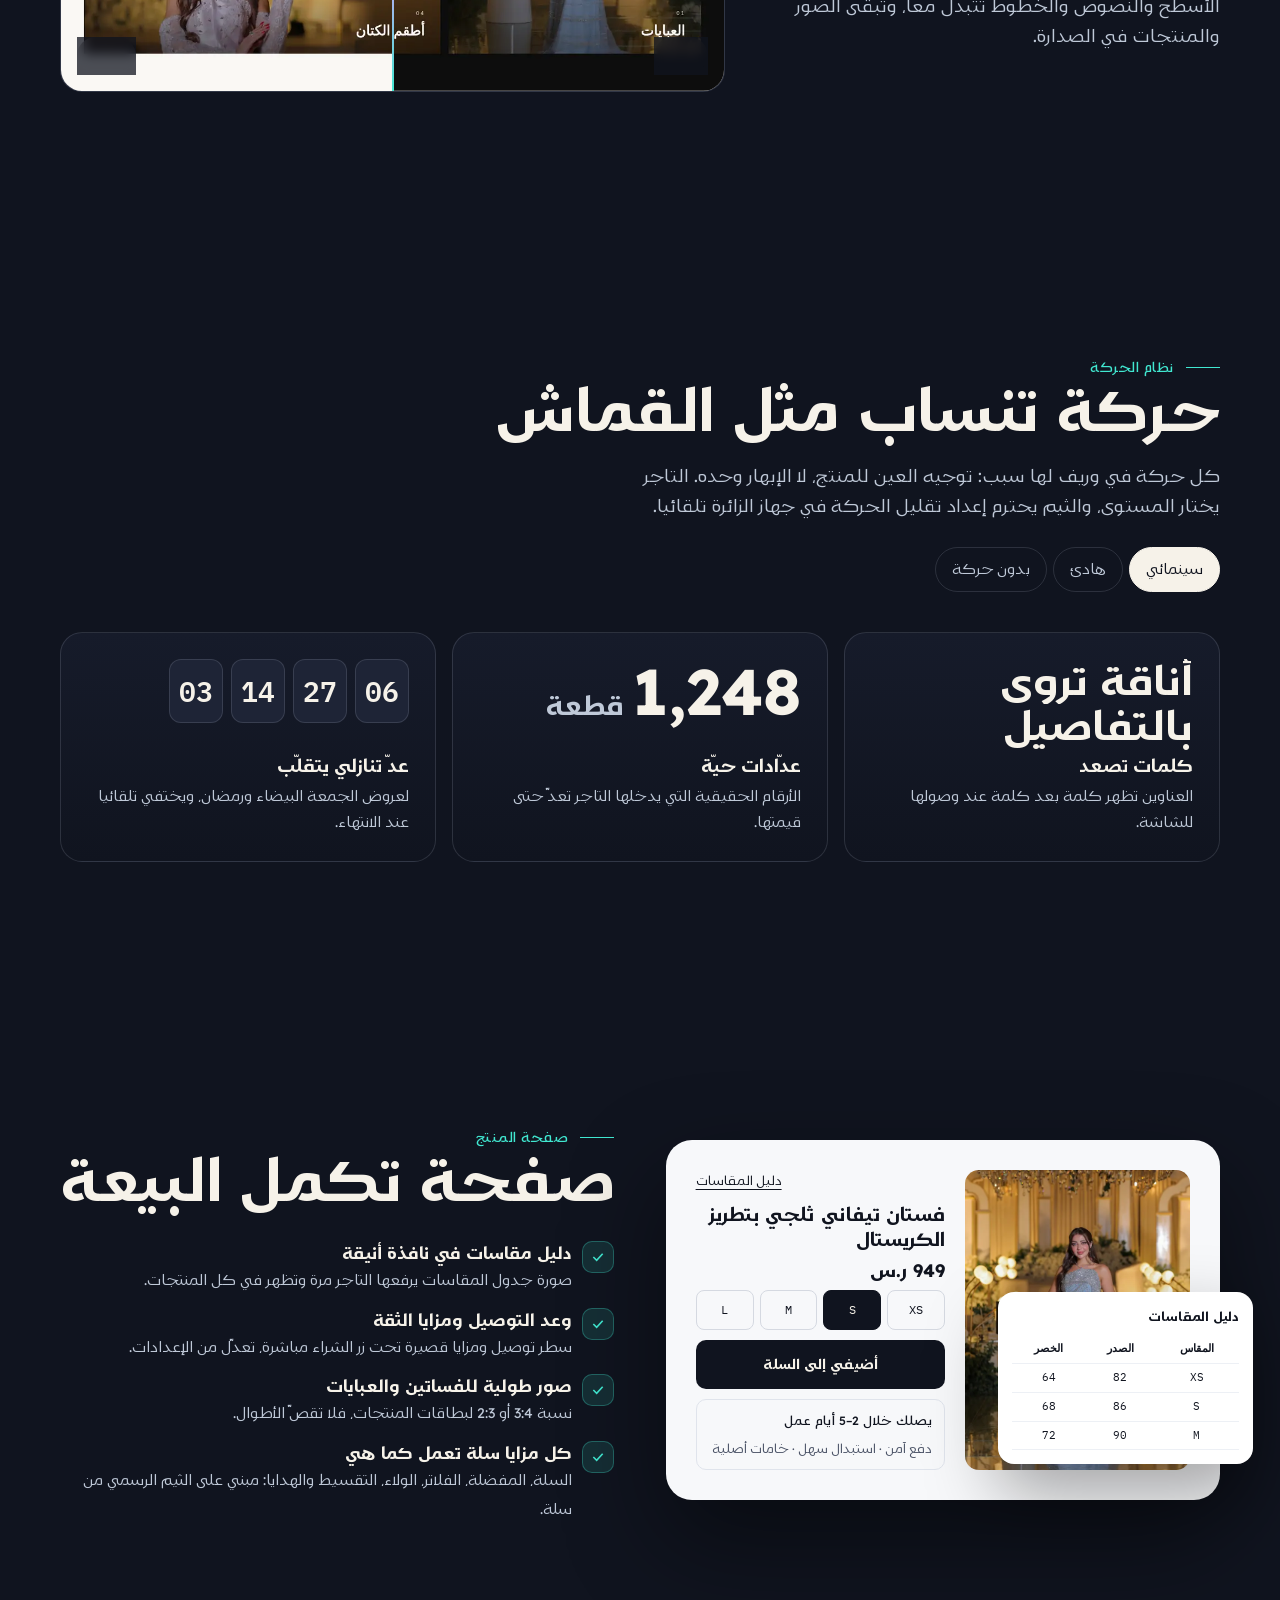
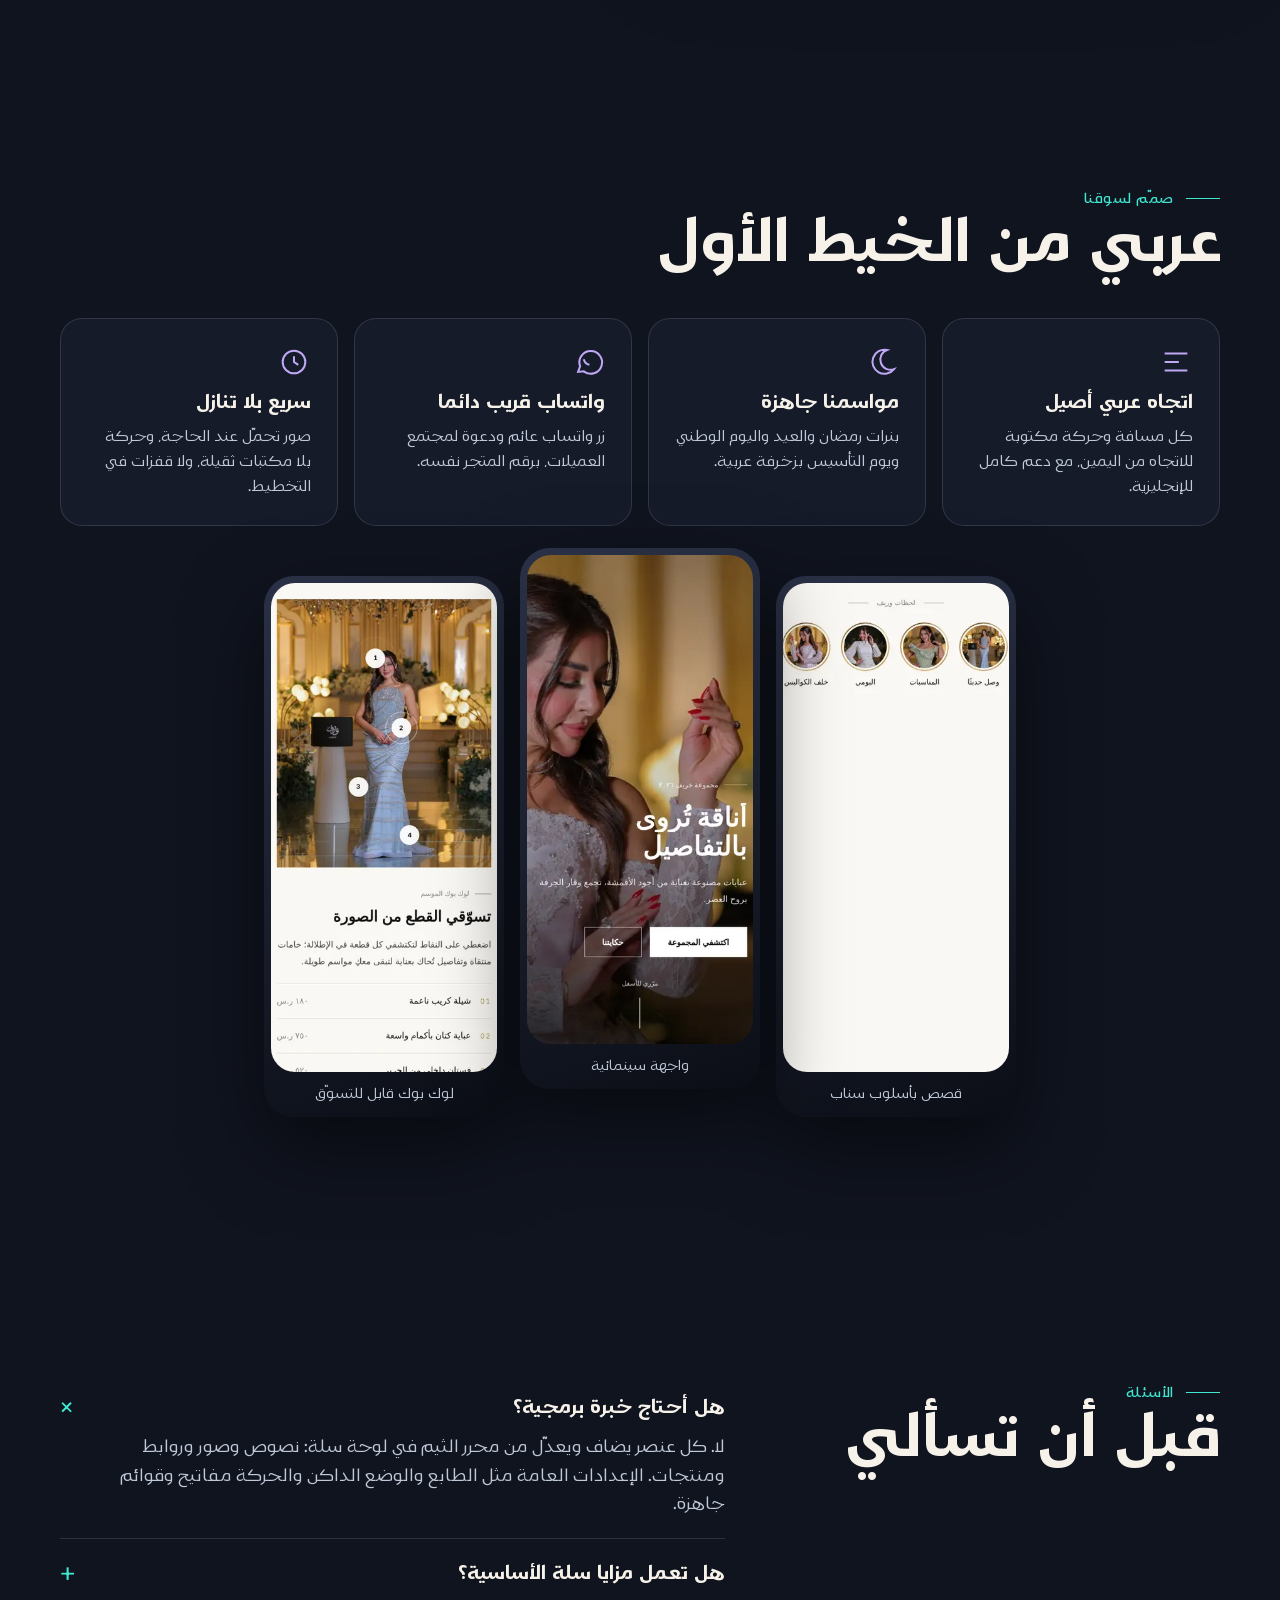
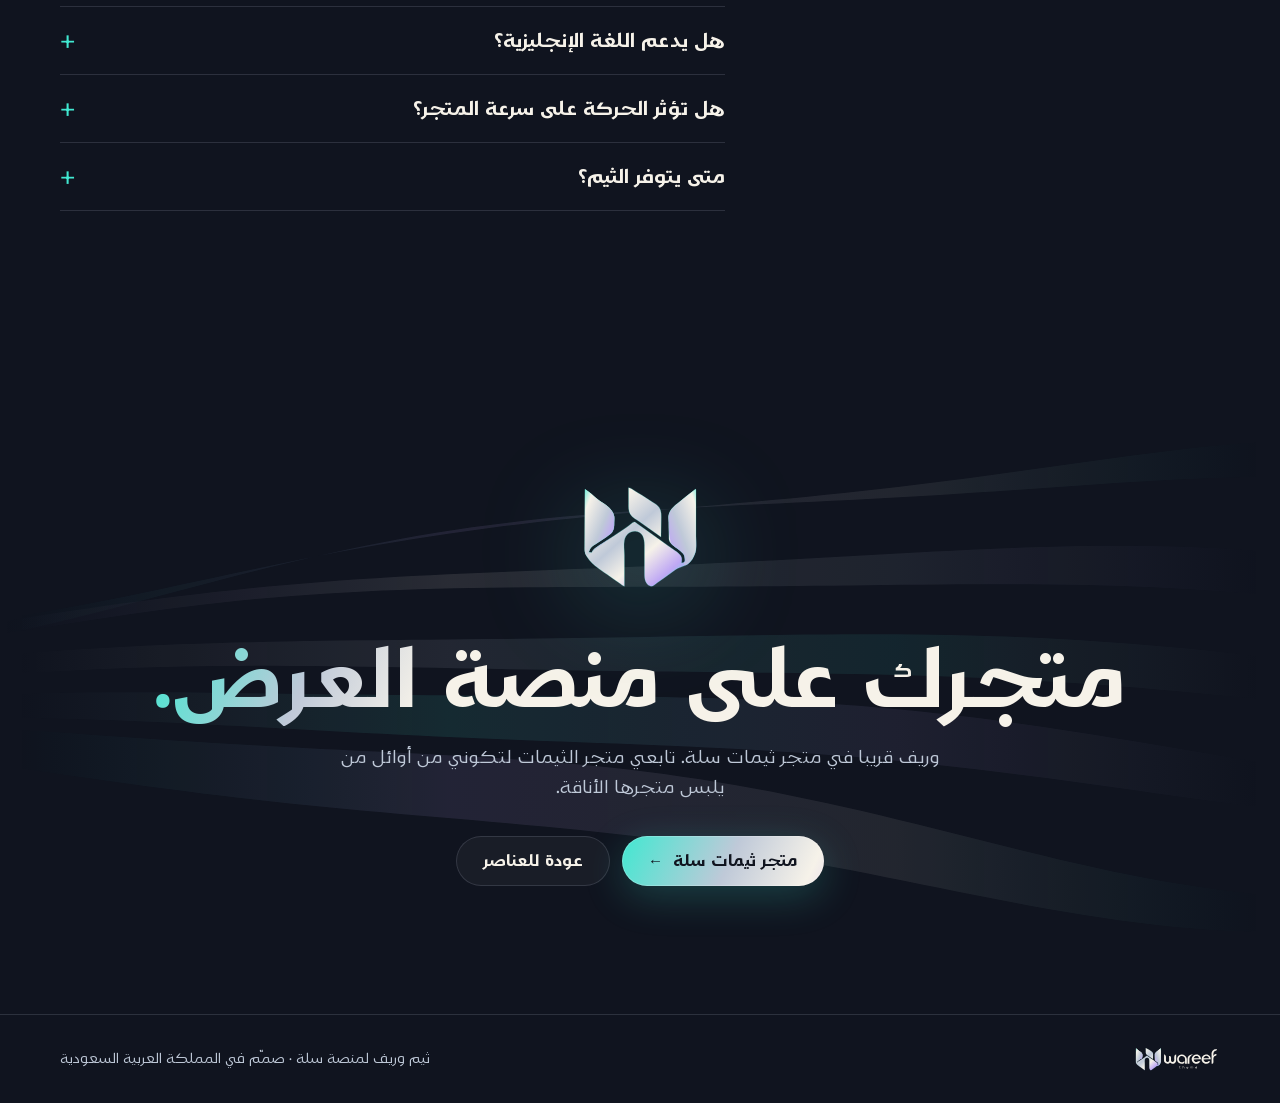
==== commit 774c75be: "Landing page: real Wareef photography and product names Brand photos in tools/demo-photos (screensho" ====
--- a/site/index.html
+++ b/site/index.html
@@ -163,8 +163,9 @@
 .cell p { margin: 6px 0 0; color: var(--silver); font-size: 14px; }
 .demo-words { font: 700 clamp(26px, 3vw, 38px)/1.2 var(--f-display); }
 .demo-words .w { display: inline-block; overflow: hidden; vertical-align: bottom; }
-.demo-words .w span { display: inline-block; transform: translateY(105%); transition: transform 1s var(--ease); transition-delay: calc(var(--i) * 80ms); }
-.cell.play .demo-words .w span { transform: none; }
+.demo-words .w span { display: inline-block; transition: transform 1s var(--ease); transition-delay: calc(var(--i) * 80ms); }
+/* Visible at rest; .prep drops the words below their line just before a replay. */
+.cell.prep .demo-words .w span { transform: translateY(105%); transition: none; }
 .demo-count { font: 700 clamp(40px, 5vw, 64px)/1 var(--f-display); font-variant-numeric: tabular-nums; }
 .flip { display: flex; gap: 8px; direction: ltr; justify-content: flex-end; }
 .flip b { width: 54px; height: 64px; border-radius: 12px; display: grid; place-items: center; background: var(--midnight-3); border: 1px solid var(--line); font: 600 28px/1 var(--f-mono); }
@@ -283,7 +284,7 @@
       <div>
         <span class="eyebrow">ثيم أزياء لمنصة سلة</span>
         <h1><span class="w" style="--i:0">ثيم</span> <span class="w" style="--i:1">يلبس</span> <span class="w" style="--i:2">متجرك</span> <span class="w holo-text" style="--i:3">الأناقة.</span></h1>
-        <p class="lead">وريف ثيم سلة صمّم لمتاجر العبايات والأزياء العربية: 45 عنصرا للصفحة الرئيسية، حركة سينمائية هادئة، وضع داكن، وتجربة عربية أصيلة من أول نقطة.</p>
+        <p class="lead">وريف ثيم سلة صمّم لمتاجر الأزياء والفساتين والعبايات: 45 عنصرا للصفحة الرئيسية، حركة سينمائية هادئة، وضع داكن، وتجربة عربية أصيلة من أول نقطة.</p>
         <div class="hero-cta">
           <a class="btn holo" href="#components">استعرض العناصر <span class="arr">←</span></a>
           <a class="btn" href="#styles">جرّب الطوابع</a>
@@ -294,9 +295,9 @@
         <div class="glow"></div>
         <figure class="device browser" style="margin:0">
           <div class="bar"><i></i><i></i><i></i><span>your-store.com</span></div>
-          <img src="[data-uri]" alt="واجهة سينمائية من ثيم وريف" width="1200" height="750">
+          <img src="[data-uri]" alt="واجهة سينمائية من ثيم وريف" width="1200" height="750">
         </figure>
-        <figure class="device phone" style="margin:0"><img src="[data-uri]" alt="الواجهة نفسها على الجوال" width="360" height="779"></figure>
+        <figure class="device phone" style="margin:0"><img src="[data-uri]" alt="الواجهة نفسها على الجوال" width="360" height="779"></figure>
         <img class="symbol-float" src="[data-uri]" alt="" width="140" height="140">
       </div>
     </div>
@@ -337,34 +338,34 @@
       </div>
 
       <div class="panel" id="p-hero" role="tabpanel" aria-labelledby="t-hero">
-        <div class="shot"><span class="tag">w-hero</span><img src="[data-uri]" alt="" width="1200" height="750" data-shot></div>
+        <div class="shot"><span class="tag">w-hero</span><img src="[data-uri]" alt="" width="1200" height="750" data-shot></div>
         <ul class="items">
-          <li><button data-img="[data-uri]" data-code="w-hero-cinematic" aria-current="true"><strong>واجهة سينمائية</strong><span>صورة أو فيديو بملء الشاشة، عنوان يصعد كلمة كلمة، وحركة عمق هادئة.</span><code>w-hero-cinematic</code></button></li>
-          <li><button data-img="[data-uri]" data-code="w-hero-split"><strong>واجهة مقسومة تحريرية</strong><span>صورتان متداخلتان ونص جانبي مع بطاقة منتج مختارة.</span><code>w-hero-split</code></button></li>
-          <li><button data-img="[data-uri]" data-code="w-hero-slider"><strong>سلايدر بأشرطة تقدّم</strong><span>شرائح متعددة بتلاش وتكبير، سحب باللمس، وعدّاد شرائح.</span><code>w-hero-slider</code></button></li>
+          <li><button data-img="[data-uri]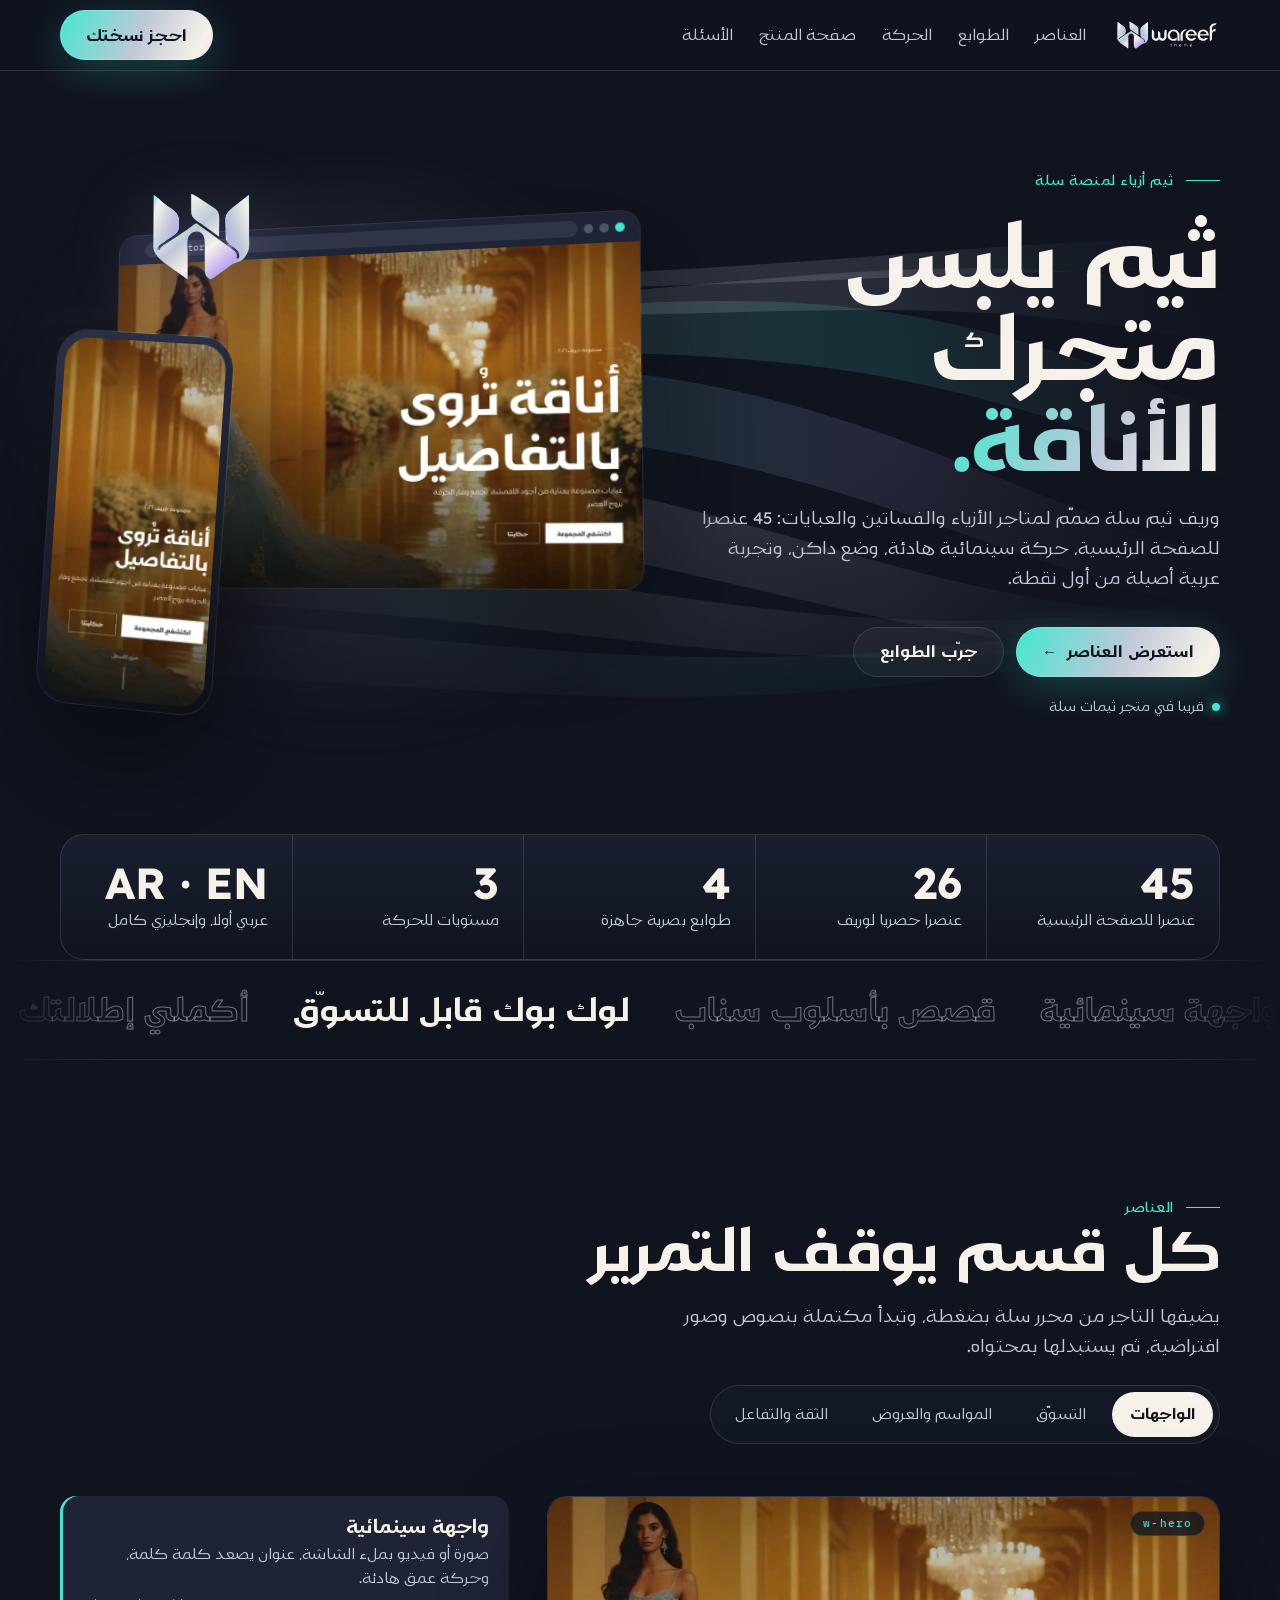
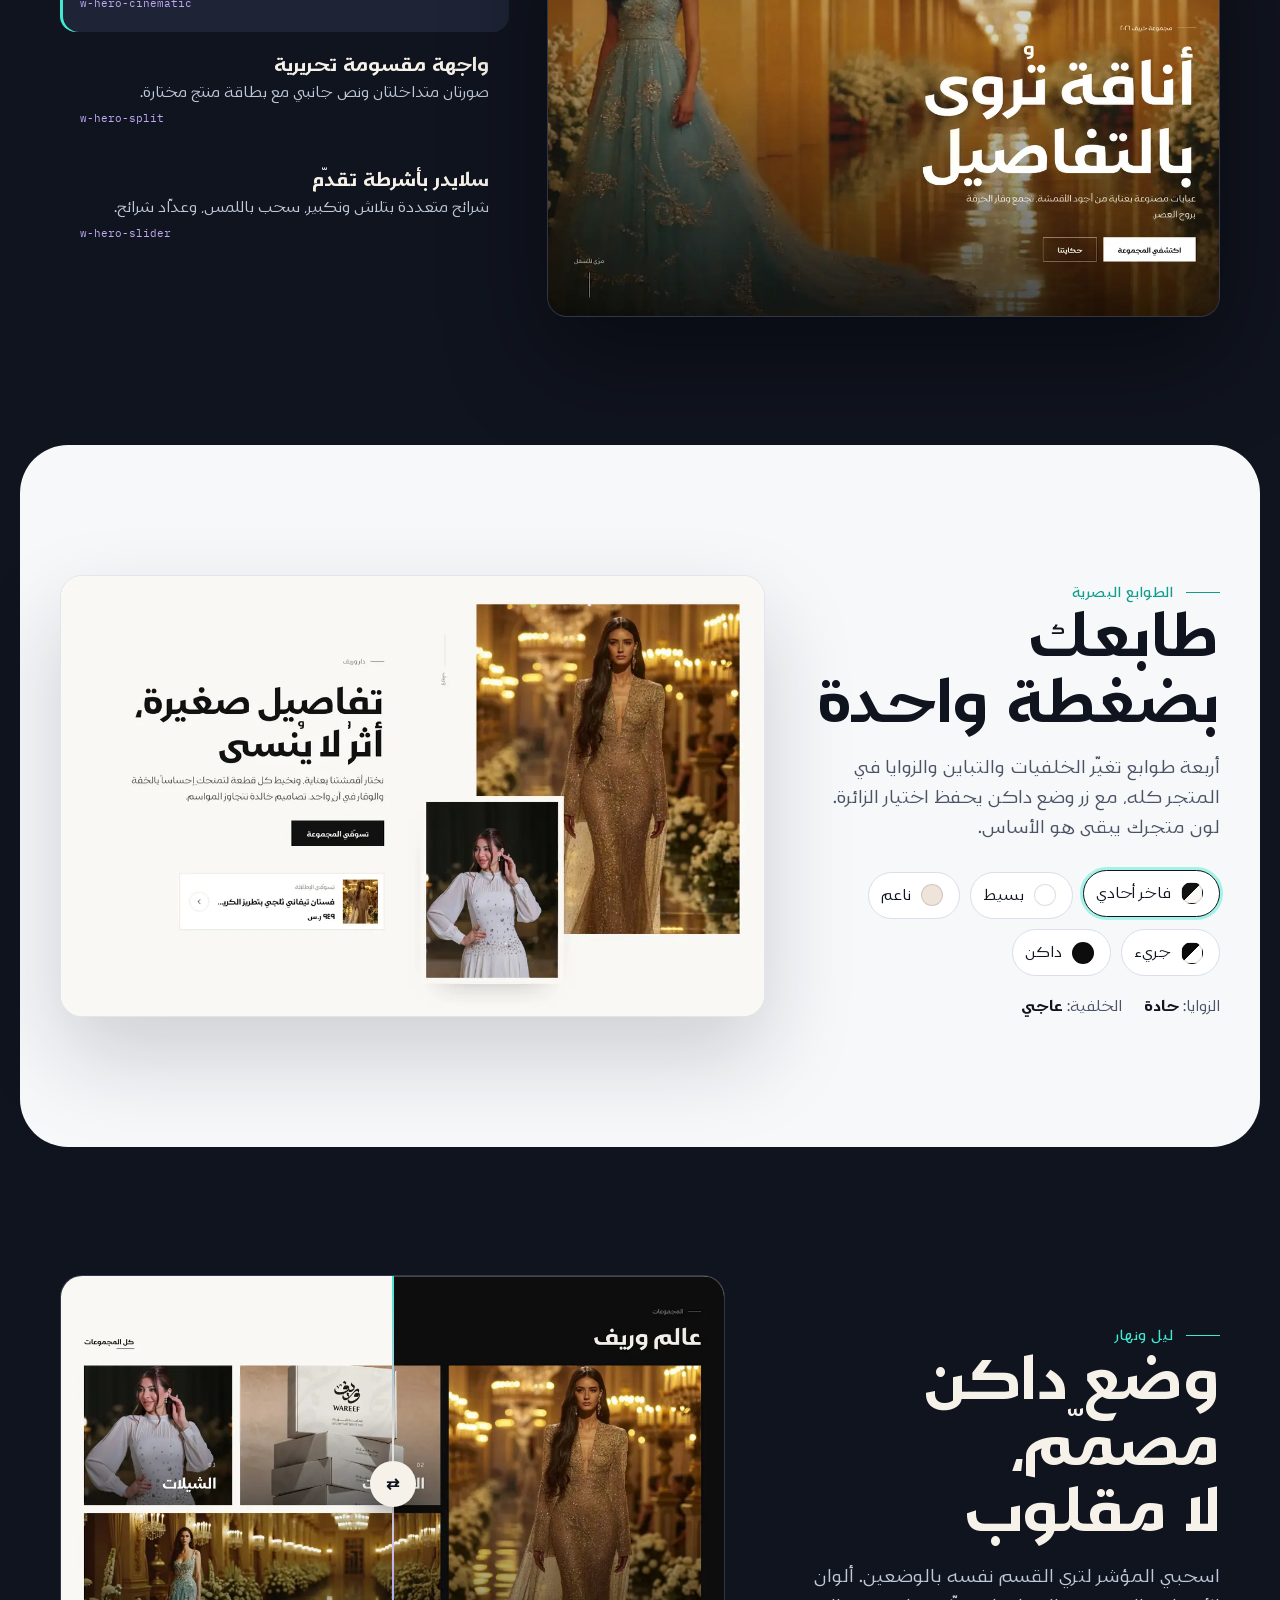
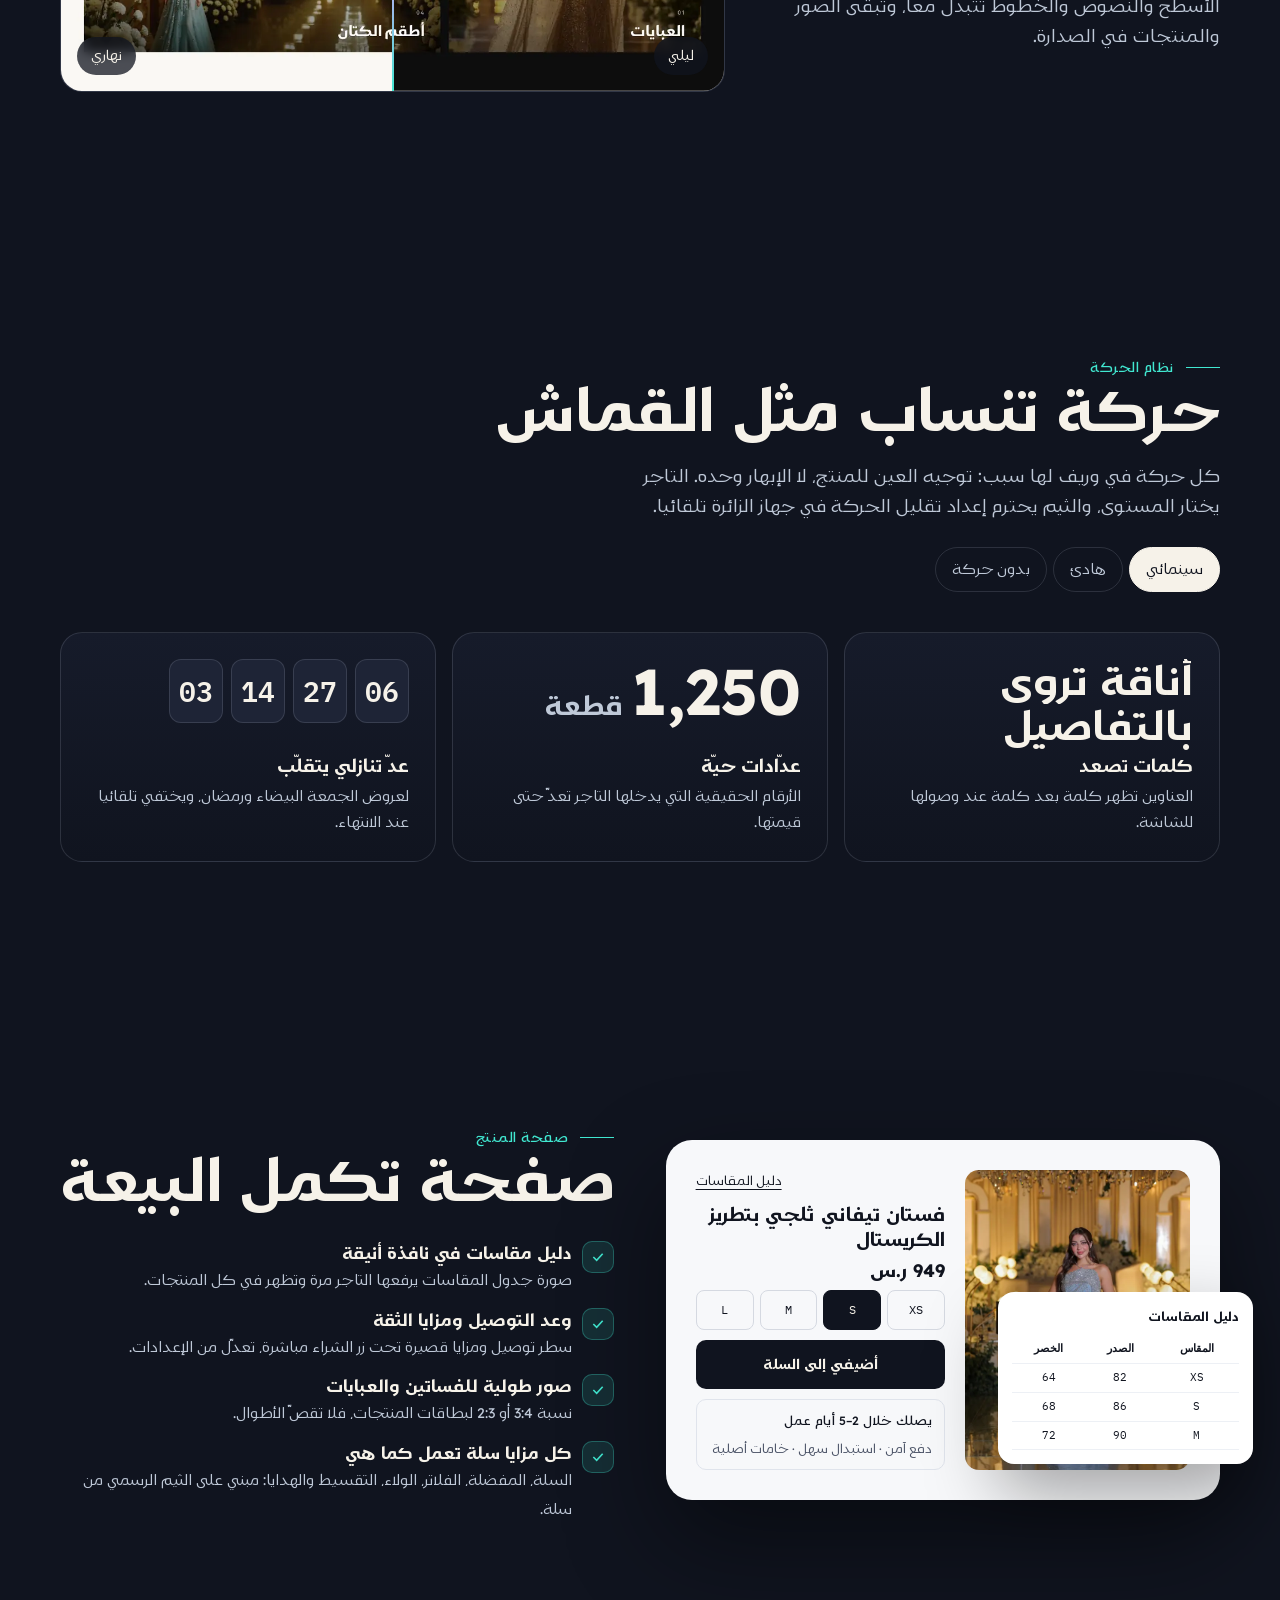
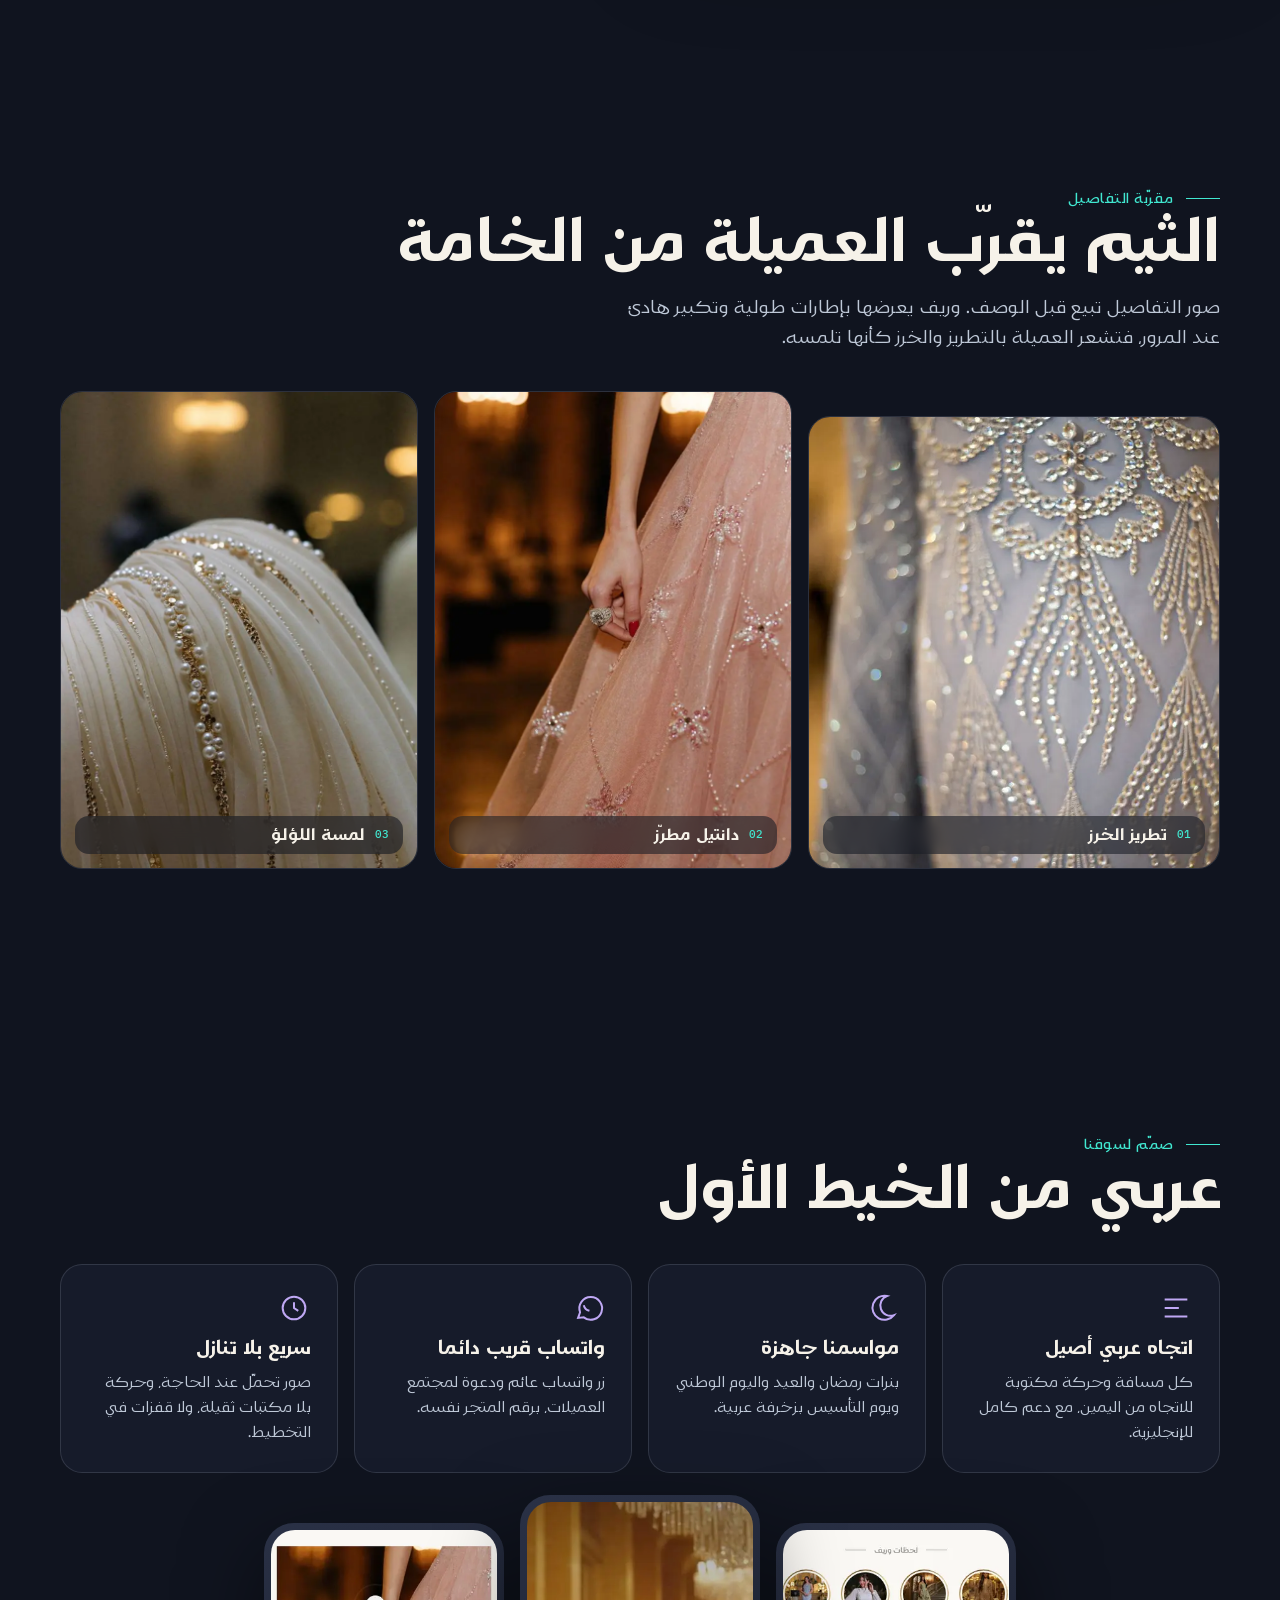
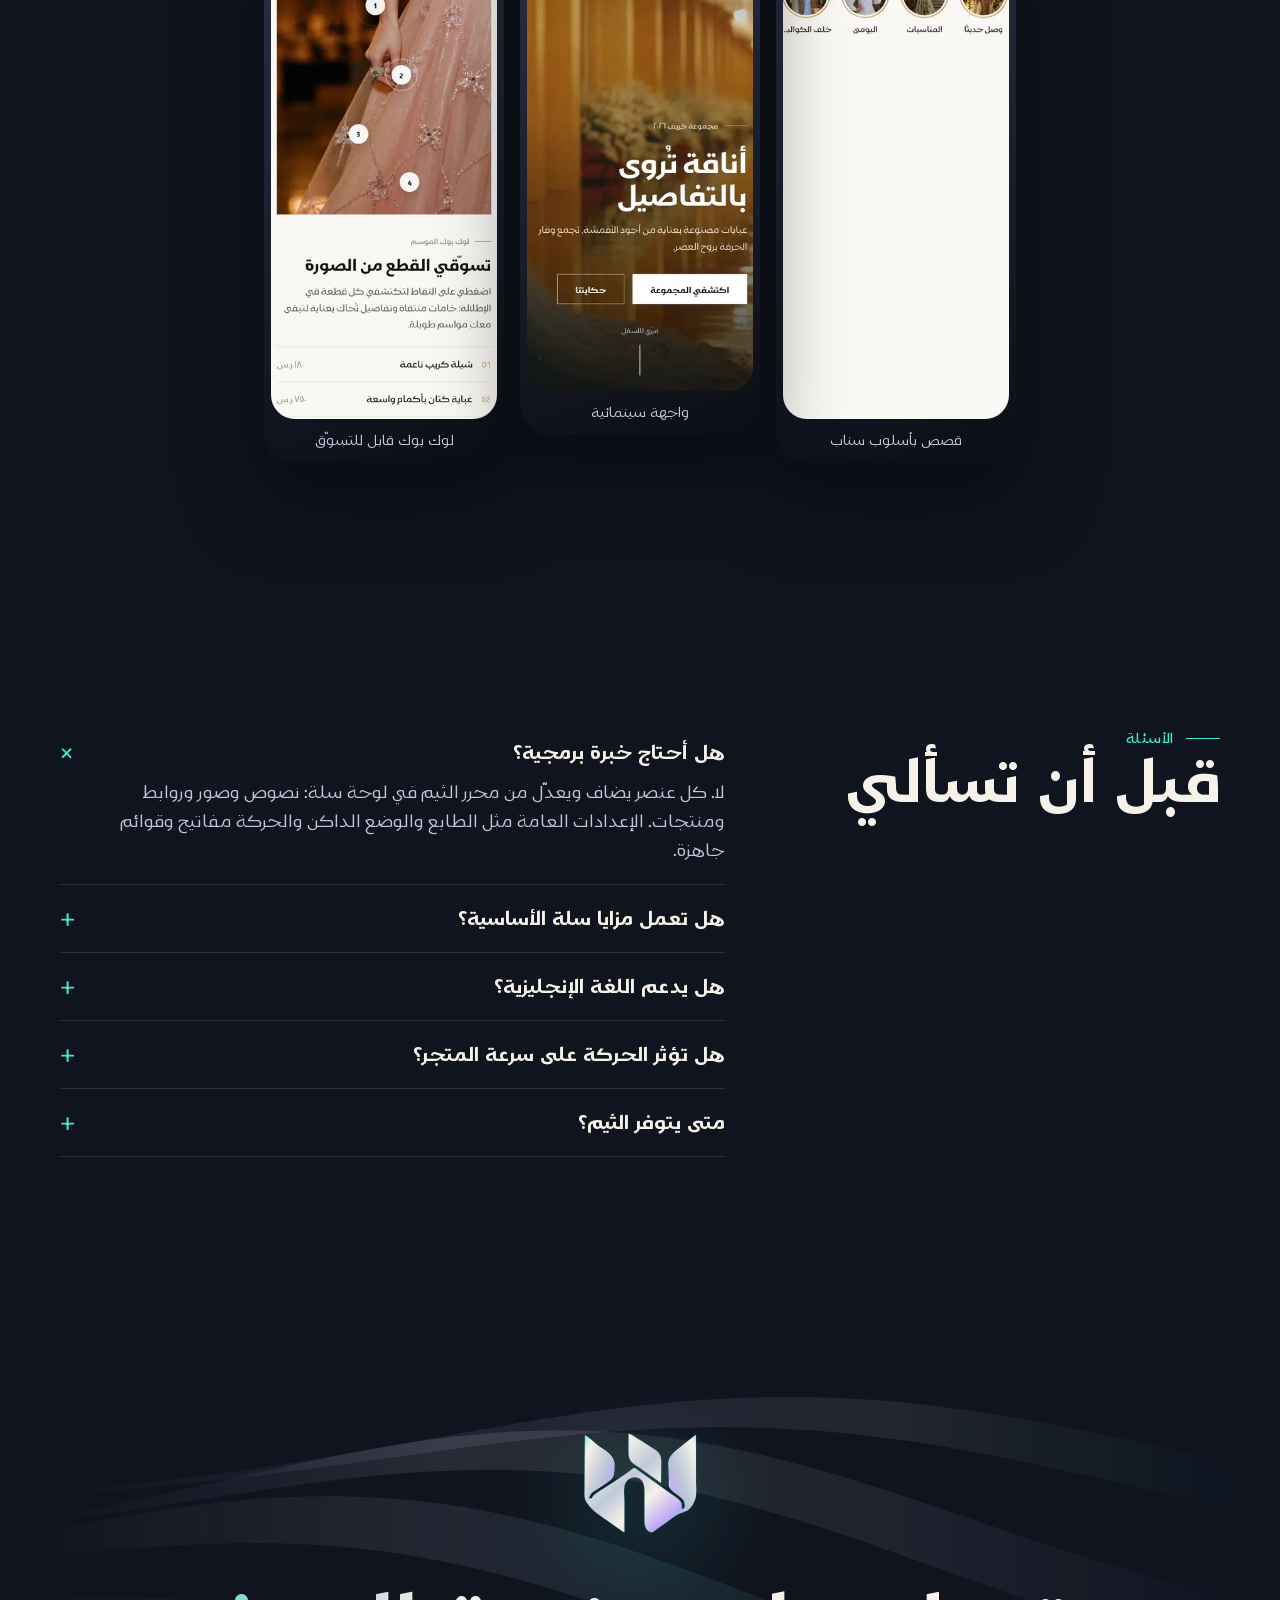
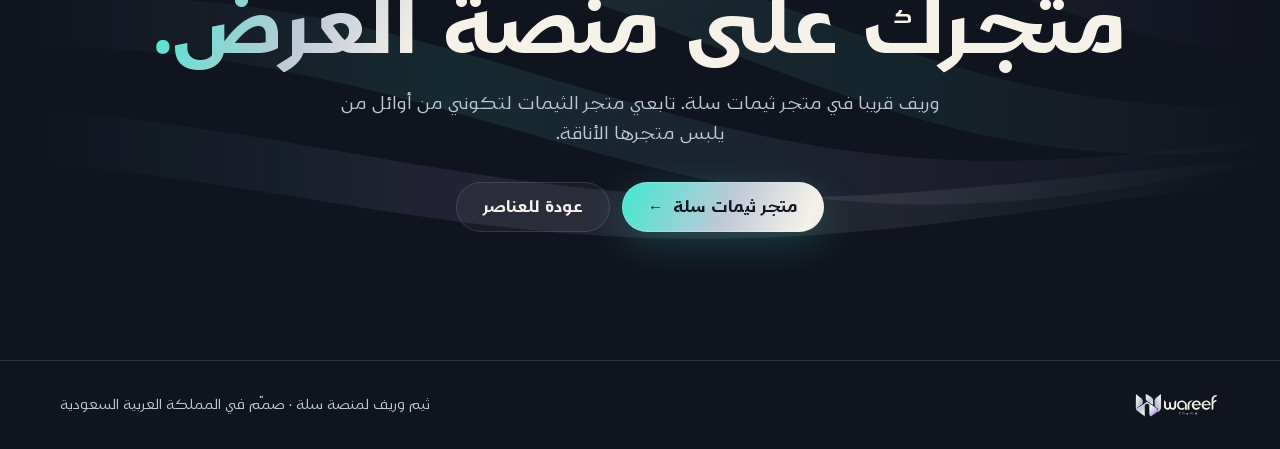
==== commit 6c5ddedc: "Brand photos, Gamila previews and Arabic line-height fixes - Demo photos: generated ballroom/hall/de" ====
--- a/site/index.html
+++ b/site/index.html
@@ -203,6 +203,13 @@
 .checks span { color: var(--silver); font-size: 14px; }
 
 /* ---------- made for us */
+.dets { display: grid; grid-template-columns: 1.15fr 1fr 1fr; gap: 16px; margin-top: 40px; align-items: end; }
+.dets figure { margin: 0; position: relative; border-radius: 22px; overflow: hidden; aspect-ratio: 3 / 4; border: 1px solid var(--line); }
+.dets figure:first-child { aspect-ratio: 1 / 1.1; }
+.dets img { width: 100%; height: 100%; object-fit: cover; transition: transform 1.2s var(--ease); }
+.dets figure:hover img { transform: scale(1.08); }
+.dets figcaption { position: absolute; inset-inline: 14px; bottom: 14px; display: flex; gap: 10px; align-items: center; padding: 10px 14px; border-radius: 14px; background: rgba(16,20,31,.55); backdrop-filter: blur(10px); color: var(--pearl); font: 600 15px/1.2 var(--f-display); }
+.dets figcaption b { font: 500 11px/1 var(--f-mono); color: var(--turq, #41E8D1); }
 .made { display: grid; grid-template-columns: repeat(4, minmax(0, 1fr)); gap: 16px; margin-top: 44px; }
 .made article { border: 1px solid var(--line); border-radius: 22px; padding: 26px; background: var(--midnight-2); display: grid; gap: 10px; align-content: start; transition: transform .5s var(--ease), border-color .3s; }
 .made article:hover { transform: translateY(-4px); border-color: rgba(191,168,244,.45); }
@@ -251,6 +258,7 @@
 }
 @media (max-width: 560px) {
   .lab, .made { grid-template-columns: 1fr; }
+  .dets { grid-template-columns: 1fr 1fr; } .dets figure:first-child { grid-column: 1 / -1; aspect-ratio: 4 / 3; }
   .nav .cta { display: none; }
   .pd-mock { grid-template-columns: 1fr; }
   .pd-pop { position: static; width: auto; animation: none; }
@@ -295,9 +303,9 @@
         <div class="glow"></div>
         <figure class="device browser" style="margin:0">
           <div class="bar"><i></i><i></i><i></i><span>your-store.com</span></div>
-          <img src="[data-uri]" alt="واجهة سينمائية من ثيم وريف" width="1200" height="750">
+          <img src="[data-uri]" alt="واجهة سينمائية من ثيم وريف" width="1200" height="750">
         </figure>
-        <figure class="device phone" style="margin:0"><img src="[data-uri]" alt="الواجهة نفسها على الجوال" width="360" height="779"></figure>
+        <figure class="device phone" style="margin:0"><img src="[data-uri]" alt="الواجهة نفسها على الجوال" width="360" height="779"></figure>
         <img class="symbol-float" src="[data-uri]" alt="" width="140" height="140">
       </div>
     </div>
@@ -338,34 +346,34 @@
       </div>
 
       <div class="panel" id="p-hero" role="tabpanel" aria-labelledby="t-hero">
-        <div class="shot"><span class="tag">w-hero</span><img src="[data-uri]" alt="" width="1200" height="750" data-shot></div>
+        <div class="shot"><span class="tag">w-hero</span><img src="[data-uri]" alt="" width="1200" height="750" data-shot></div>
         <ul class="items">
-          <li><button data-img="[data-uri]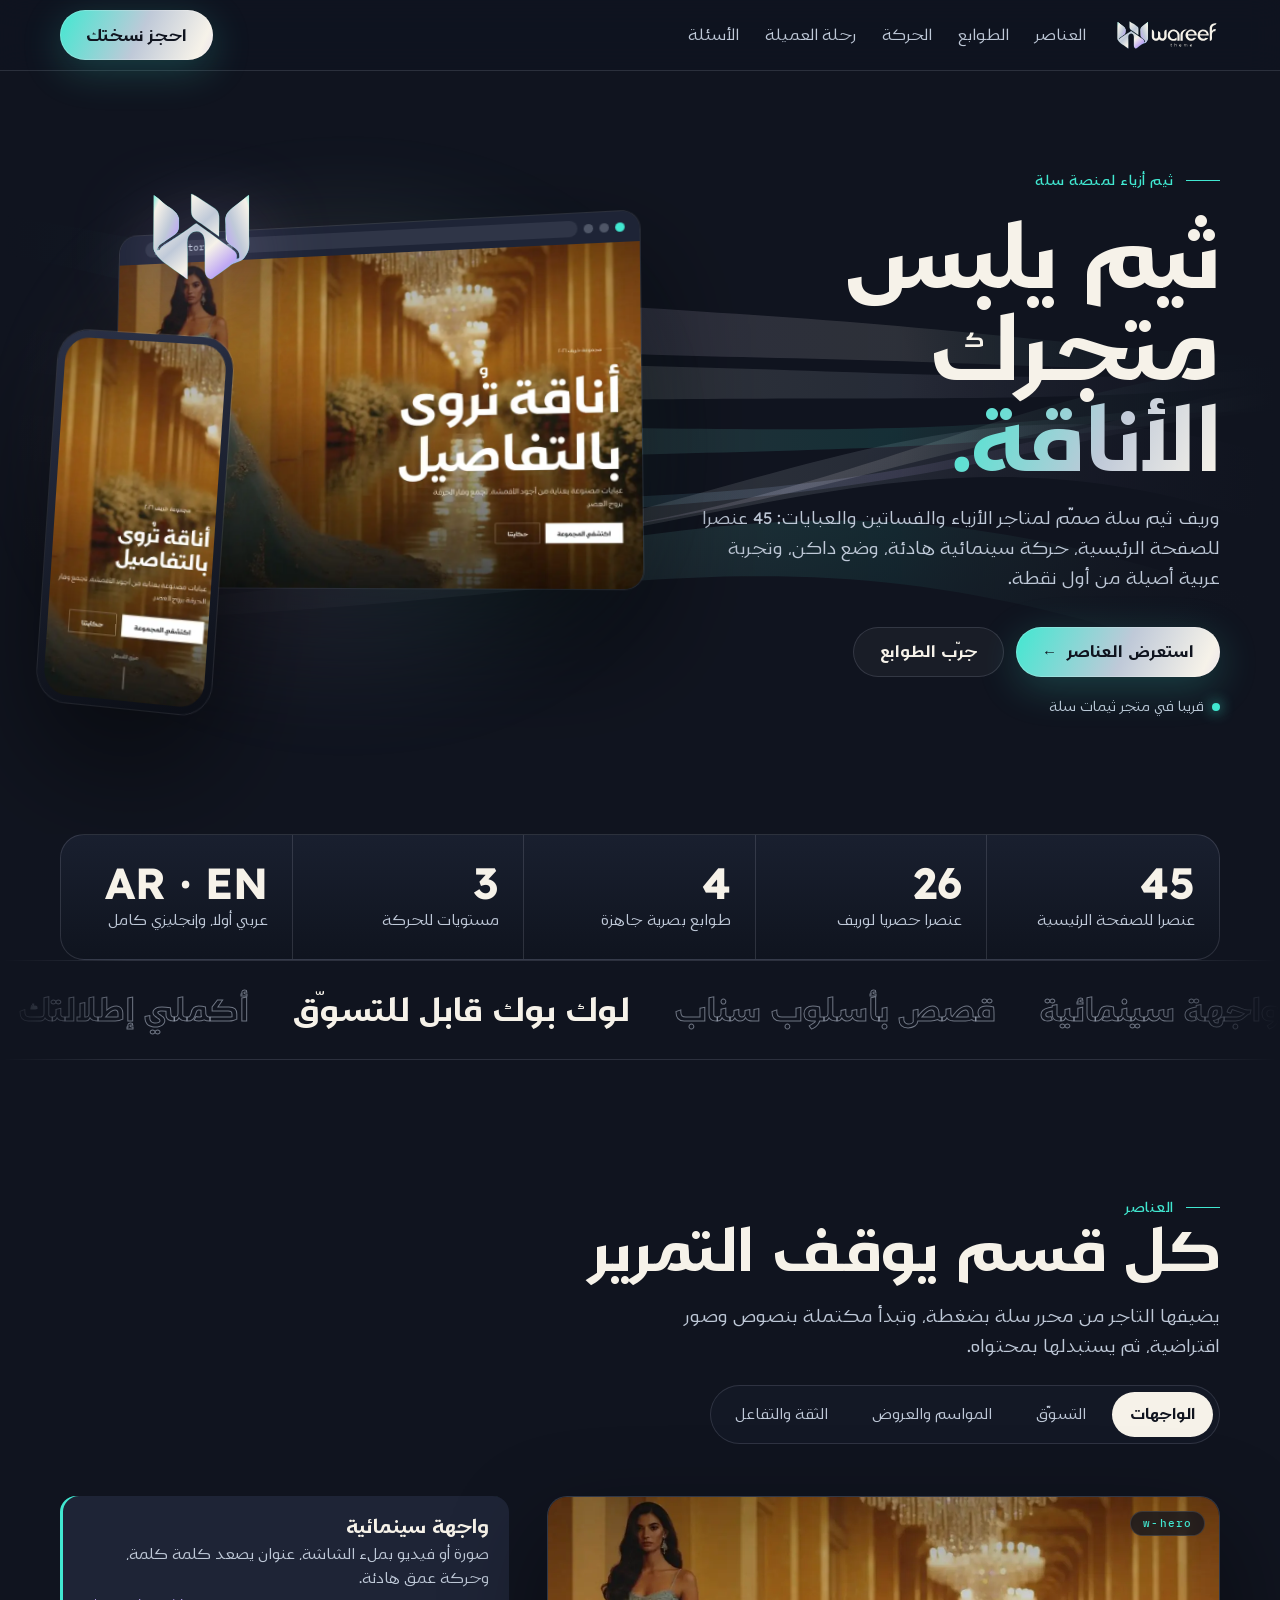
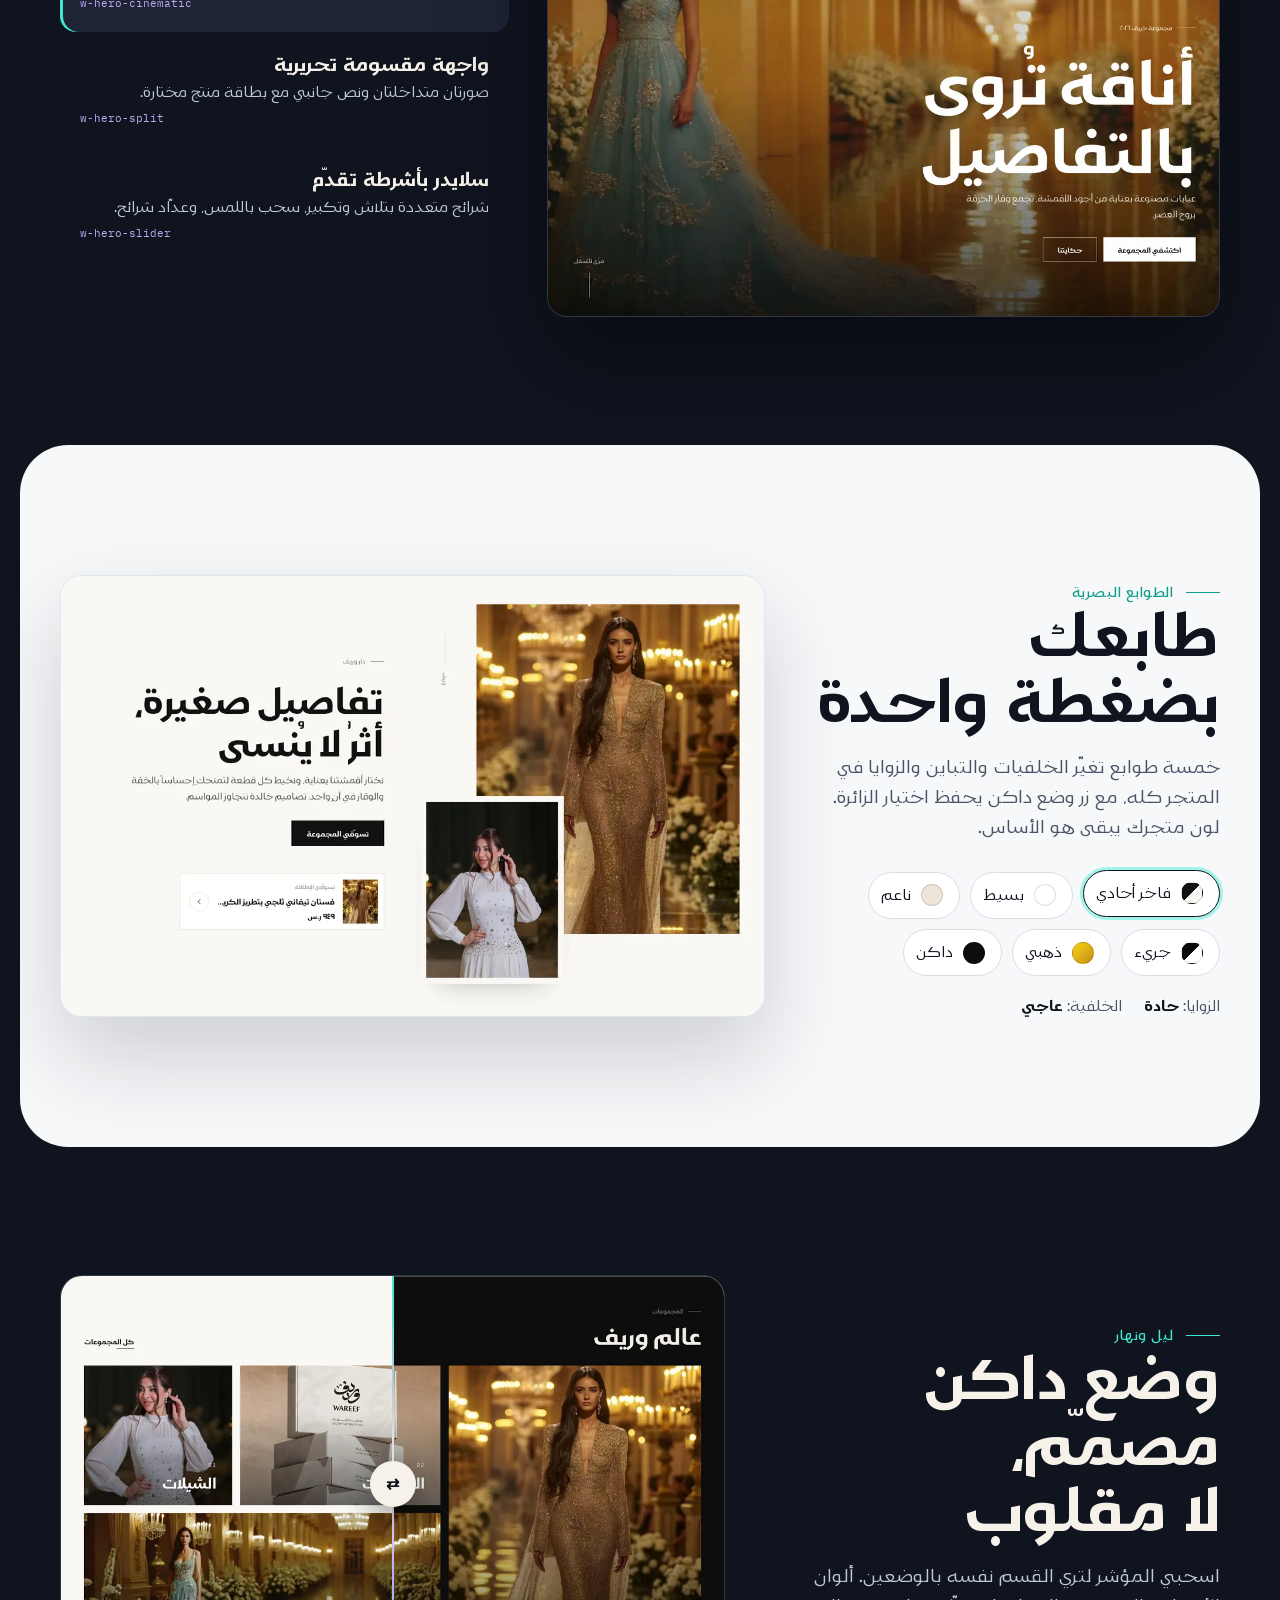
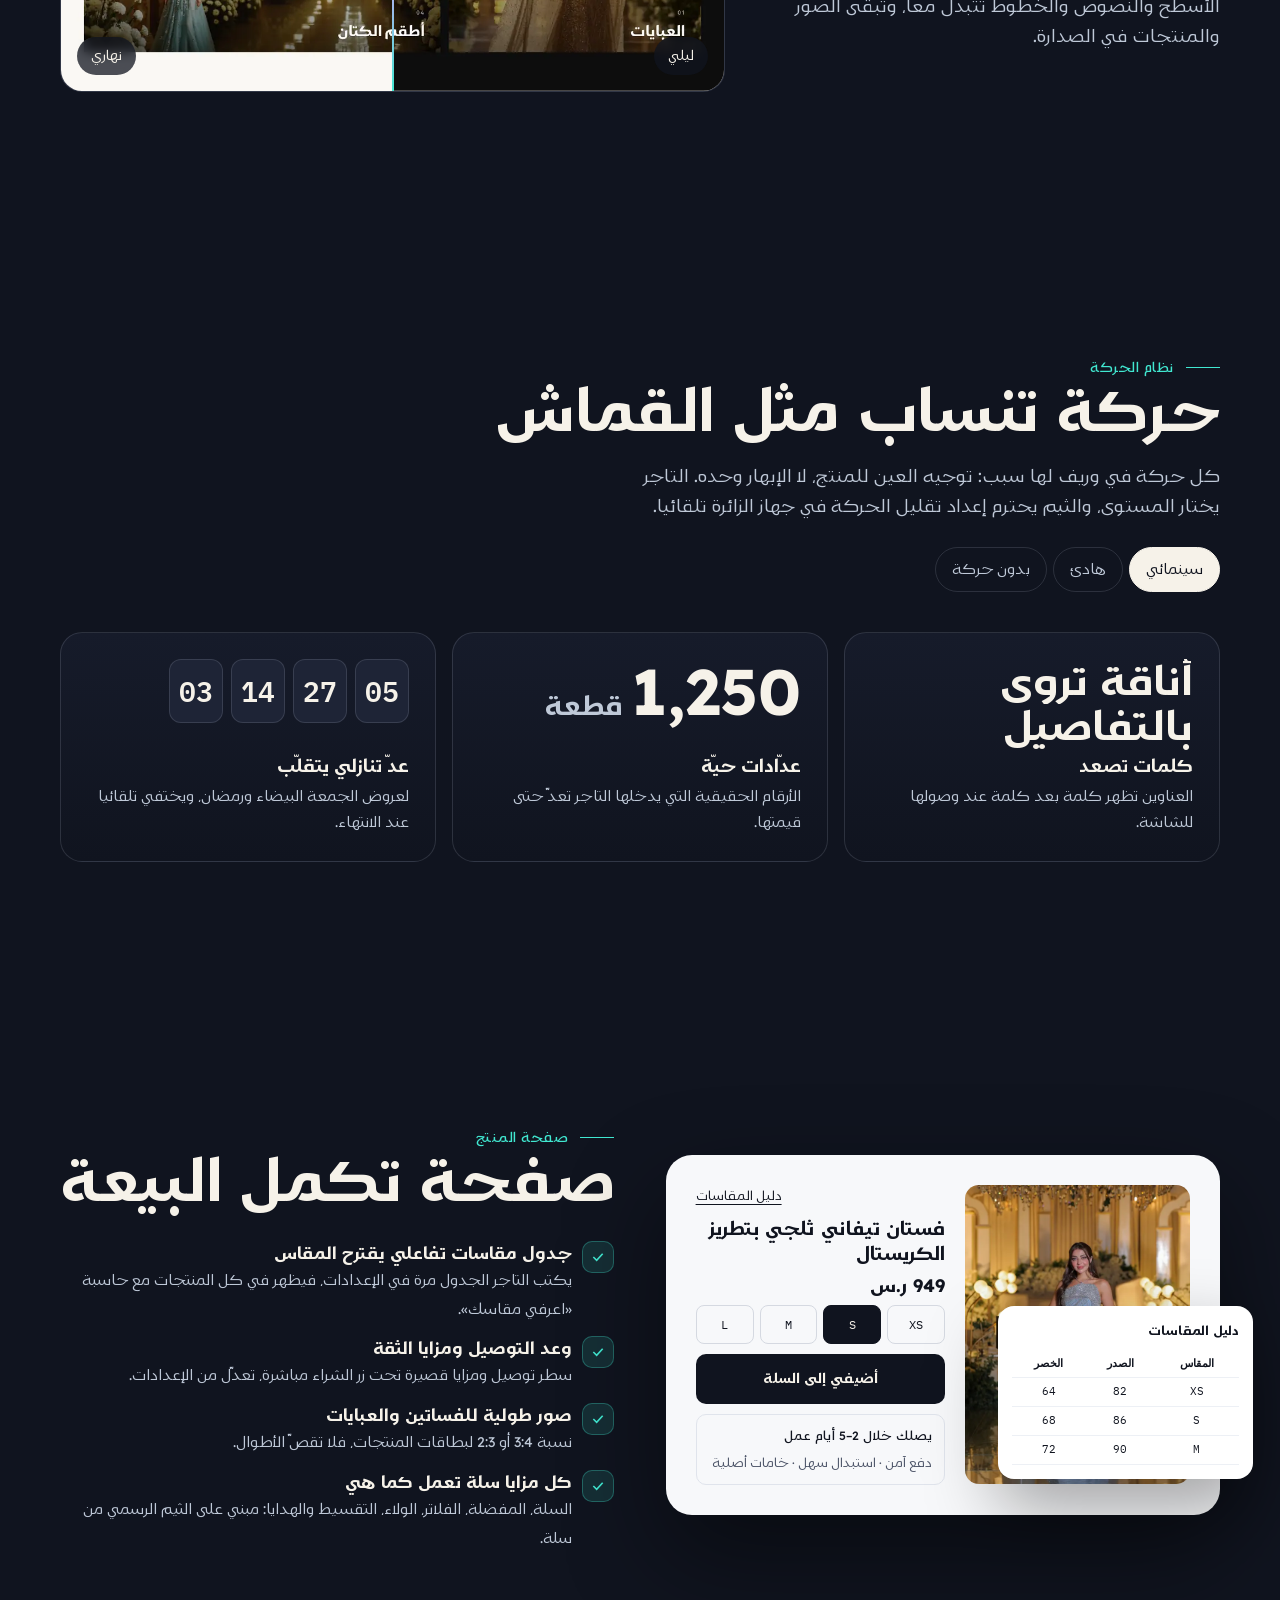
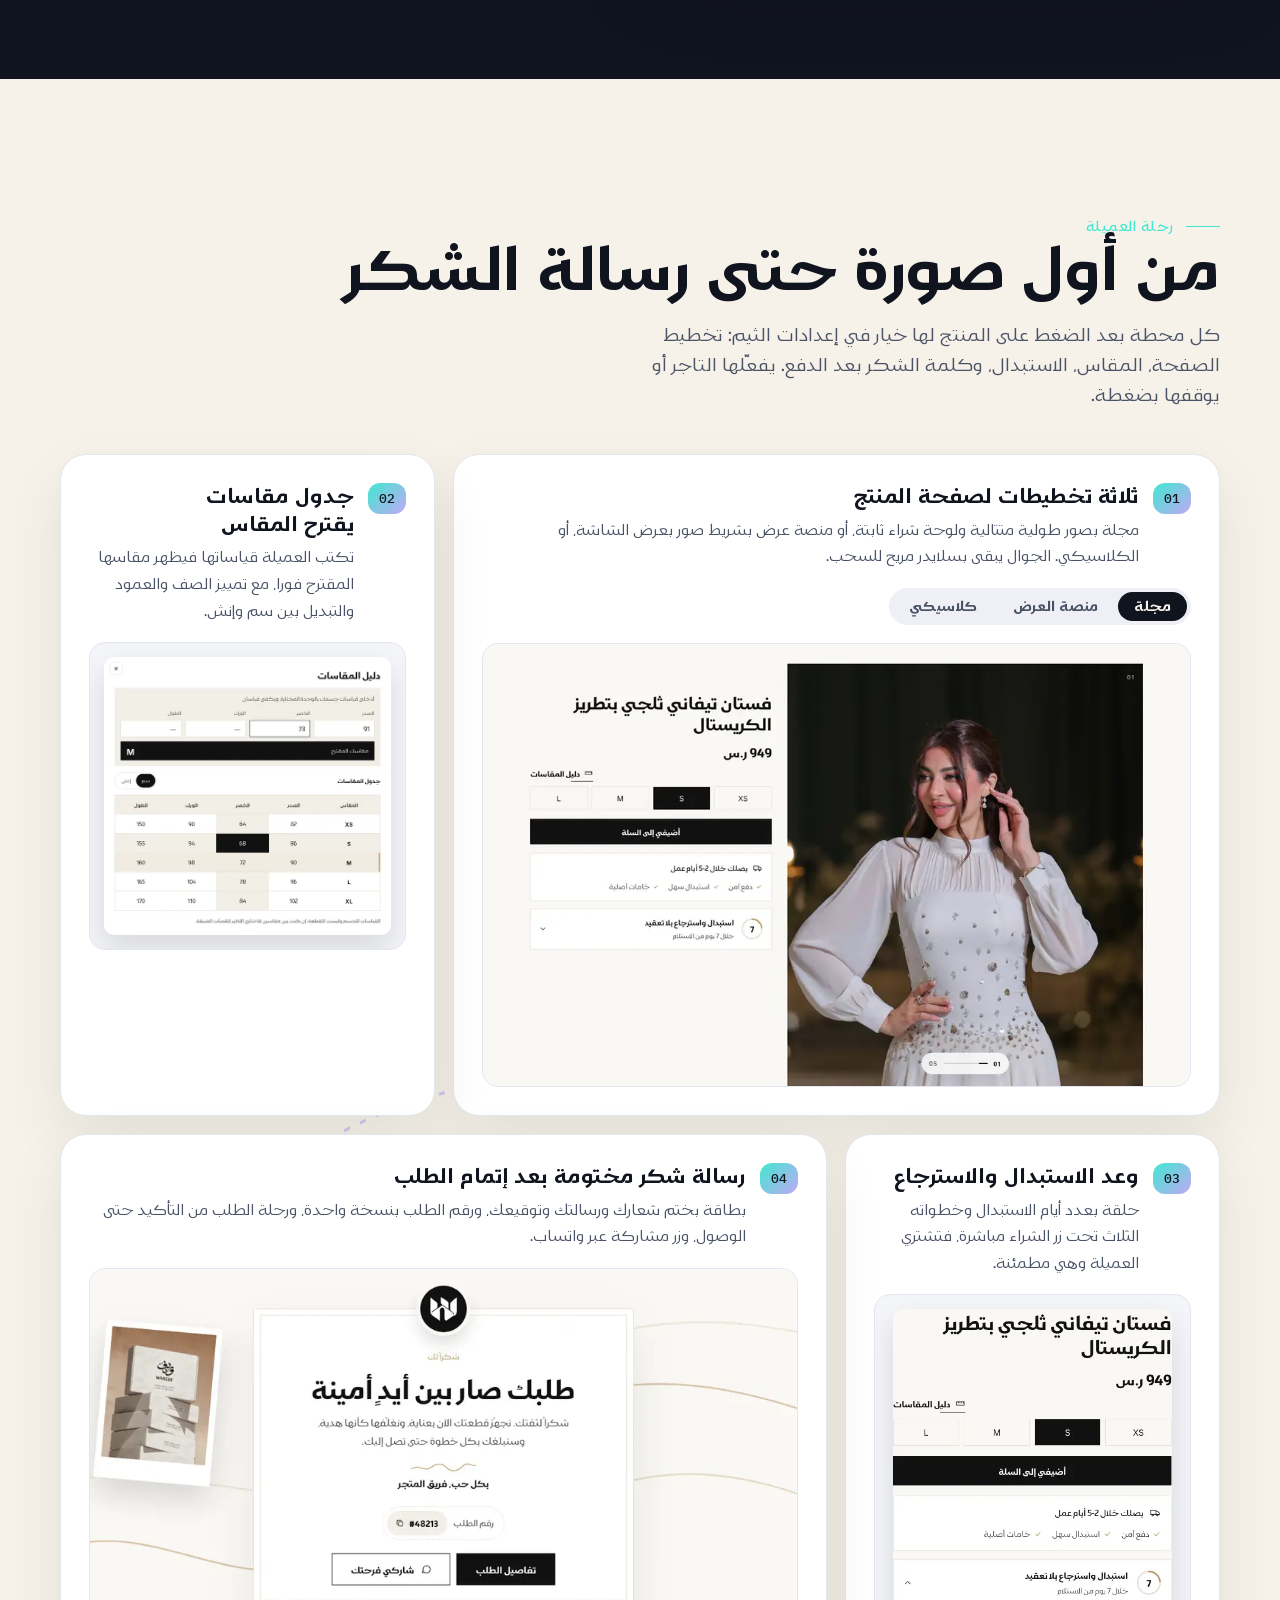
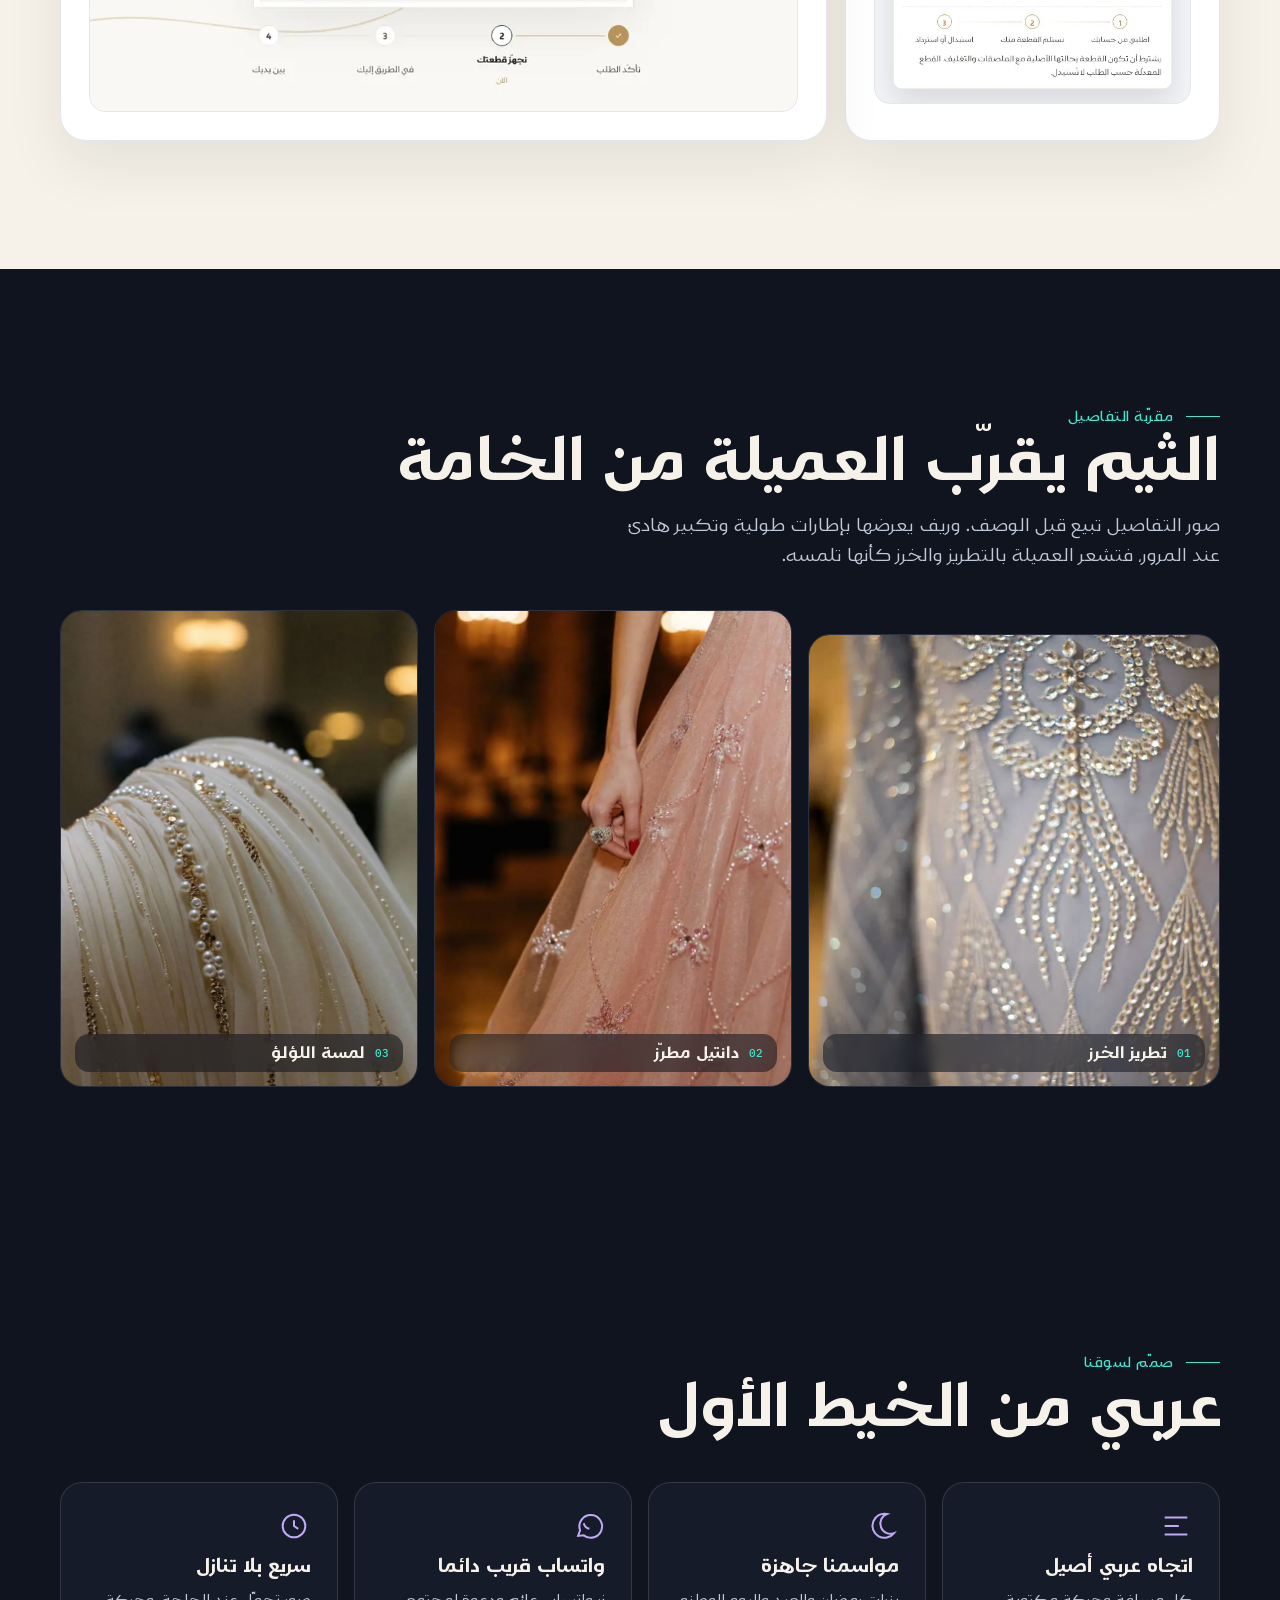
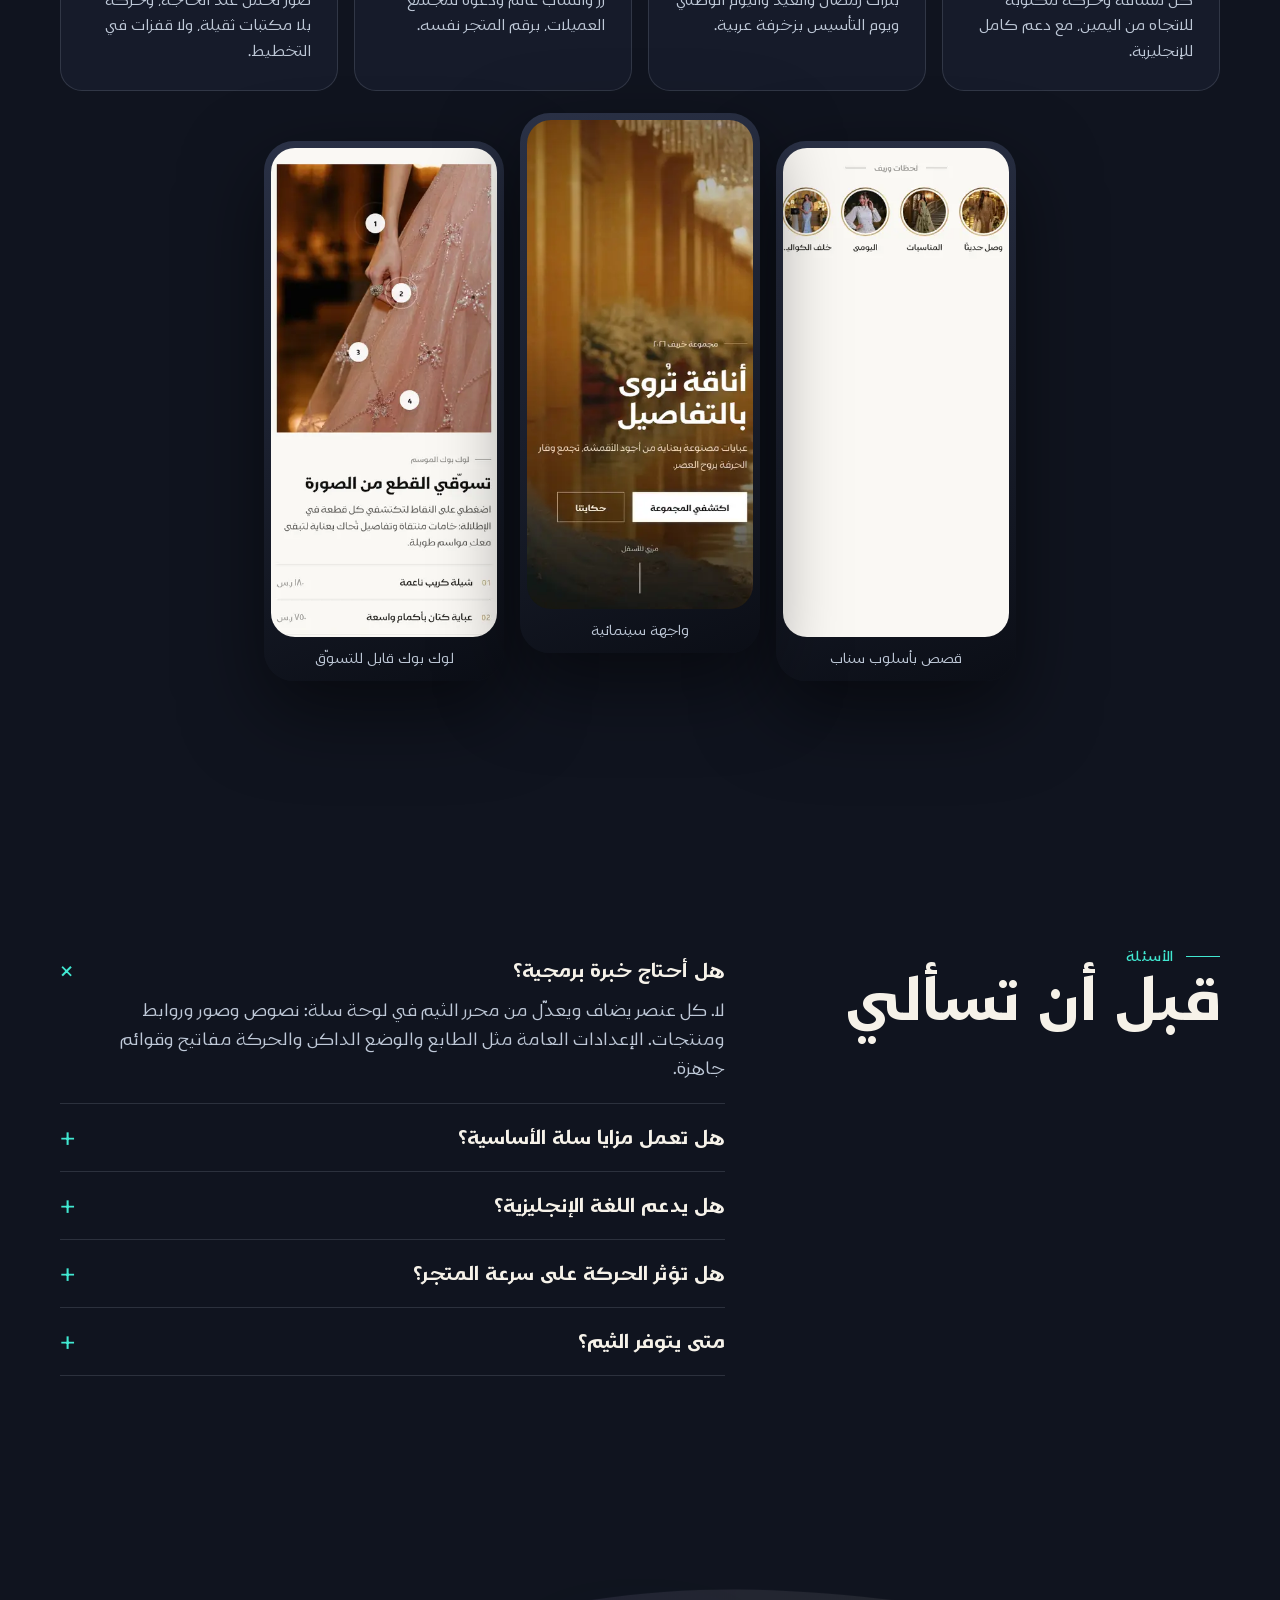
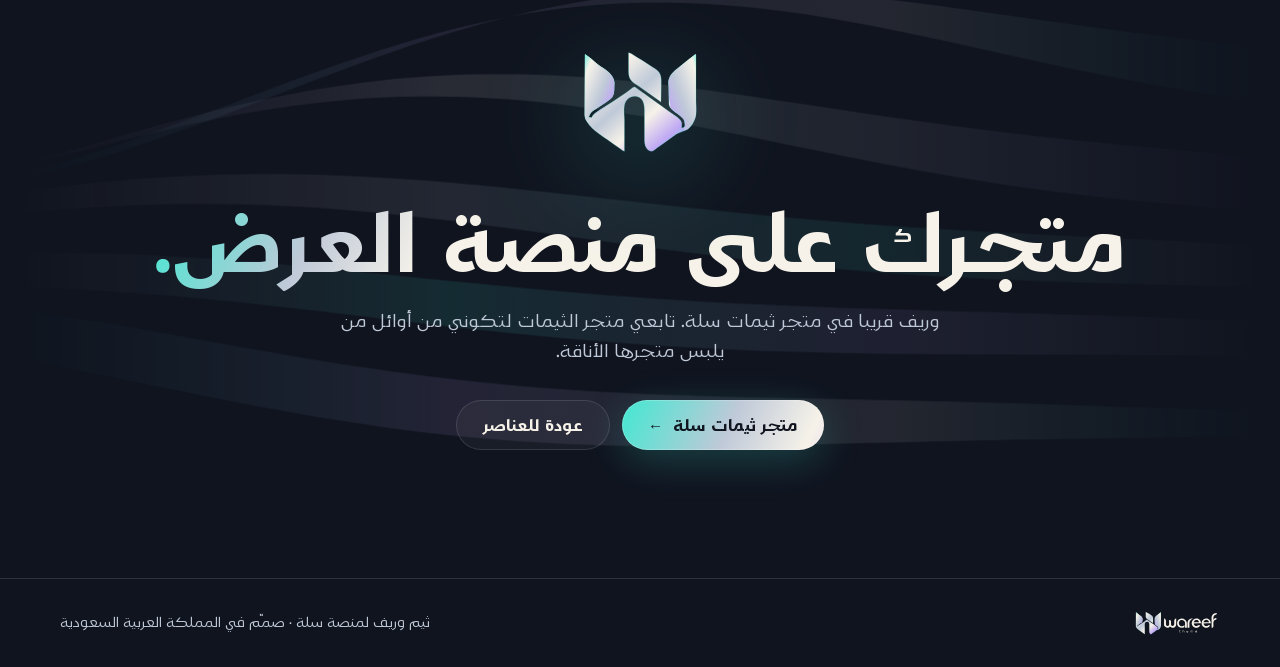
==== commit ee6fb8a1: "Product layouts, interactive size chart, returns promise, thank-you letter, gold style - Product pag" ====
--- a/site/index.html
+++ b/site/index.html
@@ -203,13 +203,33 @@
 .checks span { color: var(--silver); font-size: 14px; }
 
 /* ---------- made for us */
+.journey { background: var(--pearl); color: var(--ink); }
+.journey .lead { color: #4a5266; }
+.jr { position: relative; display: grid; grid-template-columns: repeat(3, minmax(0, 1fr)); gap: 18px; margin-top: 44px; }
+.jr-thread { position: absolute; inset: -30px -20px; width: calc(100% + 40px); height: calc(100% + 60px); fill: none; stroke: var(--violet); stroke-width: 1.4; stroke-dasharray: 6 10; opacity: .6; pointer-events: none; }
+.jr-card { position: relative; display: grid; gap: 18px; align-content: start; padding: clamp(18px, 2.4vw, 28px); border-radius: 26px; background: #fff; border: 1px solid #e3e6ee; box-shadow: 0 24px 60px rgba(16,20,31,.08); transition: transform .5s var(--ease), box-shadow .5s var(--ease); }
+.jr-card:hover { transform: translateY(-4px); box-shadow: 0 34px 80px rgba(16,20,31,.14); }
+.jr-wide { grid-column: span 2; }
+.jr-card header { display: grid; grid-template-columns: auto 1fr; gap: 14px; align-items: start; }
+.jr-card header b { font: 500 13px/1 var(--f-mono); color: var(--ink); background: linear-gradient(135deg, var(--aqua), var(--violet)); padding: 9px 11px; border-radius: 12px; }
+.jr-card h3 { margin: 0 0 6px; font: 700 19px/1.45 var(--f-display); }
+.jr-card p { margin: 0; color: #4a5266; font-size: 14px; line-height: 1.9; }
+.jr-shot { margin: 0; border-radius: 16px; overflow: hidden; border: 1px solid #e3e6ee; background: #f4f5f8; }
+.jr-shot img { width: 100%; display: block; }
+.jr-wide .jr-shot img { aspect-ratio: 16 / 10; object-fit: cover; object-position: top; }
+.jr-card:not(.jr-wide) .jr-shot { display: grid; place-items: center; padding: 14px; }
+.jr-card:not(.jr-wide) .jr-shot img { max-height: 380px; width: auto; max-width: 100%; border-radius: 10px; box-shadow: 0 14px 30px rgba(16,20,31,.12); }
+.jr-tabs { display: inline-flex; gap: 4px; padding: 4px; border-radius: 999px; background: #eef0f5; width: max-content; max-width: 100%; }
+.jr-tabs button { border: 0; background: transparent; padding: 8px 16px; border-radius: 999px; font: 600 13px/1 var(--f-body); color: #4a5266; cursor: pointer; transition: background .3s, color .3s; }
+.jr-tabs button[aria-pressed="true"] { background: var(--ink); color: var(--pearl); }
+#jr-layout { transition: opacity .35s ease; }
 .dets { display: grid; grid-template-columns: 1.15fr 1fr 1fr; gap: 16px; margin-top: 40px; align-items: end; }
 .dets figure { margin: 0; position: relative; border-radius: 22px; overflow: hidden; aspect-ratio: 3 / 4; border: 1px solid var(--line); }
 .dets figure:first-child { aspect-ratio: 1 / 1.1; }
 .dets img { width: 100%; height: 100%; object-fit: cover; transition: transform 1.2s var(--ease); }
 .dets figure:hover img { transform: scale(1.08); }
 .dets figcaption { position: absolute; inset-inline: 14px; bottom: 14px; display: flex; gap: 10px; align-items: center; padding: 10px 14px; border-radius: 14px; background: rgba(16,20,31,.55); backdrop-filter: blur(10px); color: var(--pearl); font: 600 15px/1.2 var(--f-display); }
-.dets figcaption b { font: 500 11px/1 var(--f-mono); color: var(--turq, #41E8D1); }
+.dets figcaption b { font: 500 11px/1 var(--f-mono); color: var(--aqua); }
 .made { display: grid; grid-template-columns: repeat(4, minmax(0, 1fr)); gap: 16px; margin-top: 44px; }
 .made article { border: 1px solid var(--line); border-radius: 22px; padding: 26px; background: var(--midnight-2); display: grid; gap: 10px; align-content: start; transition: transform .5s var(--ease), border-color .3s; }
 .made article:hover { transform: translateY(-4px); border-color: rgba(191,168,244,.45); }
@@ -258,6 +278,7 @@
 }
 @media (max-width: 560px) {
   .lab, .made { grid-template-columns: 1fr; }
+  .jr { grid-template-columns: 1fr; } .jr-wide { grid-column: auto; } .jr-thread { display: none; }
   .dets { grid-template-columns: 1fr 1fr; } .dets figure:first-child { grid-column: 1 / -1; aspect-ratio: 4 / 3; }
   .nav .cta { display: none; }
   .pd-mock { grid-template-columns: 1fr; }
@@ -278,7 +299,7 @@
       <a href="#components">العناصر</a>
       <a href="#styles">الطوابع</a>
       <a href="#motion">الحركة</a>
-      <a href="#product">صفحة المنتج</a>
+      <a href="#journey">رحلة العميلة</a>
       <a href="#faq">الأسئلة</a>
     </nav>
     <a class="btn holo cta" href="#launch">احجز نسختك</a>
@@ -384,12 +405,13 @@
       <div>
         <span class="eyebrow">الطوابع البصرية</span>
         <h2>طابعك بضغطة واحدة</h2>
-        <p class="lead">أربعة طوابع تغيّر الخلفيات والتباين والزوايا في المتجر كله، مع زر وضع داكن يحفظ اختيار الزائرة. لون متجرك يبقى هو الأساس.</p>
+        <p class="lead">خمسة طوابع تغيّر الخلفيات والتباين والزوايا في المتجر كله، مع زر وضع داكن يحفظ اختيار الزائرة. لون متجرك يبقى هو الأساس.</p>
         <div class="swatches" role="group" aria-label="اختر طابعاً">
           <button class="swatch" aria-pressed="true" data-style="luxe"><i style="background:linear-gradient(135deg,#111 50%,#faf8f4 50%)"></i>فاخر أحادي</button>
           <button class="swatch" aria-pressed="false" data-style="minimal"><i style="background:#fff"></i>بسيط</button>
           <button class="swatch" aria-pressed="false" data-style="soft"><i style="background:#efe4da"></i>ناعم</button>
           <button class="swatch" aria-pressed="false" data-style="bold"><i style="background:linear-gradient(135deg,#0a0a0a 50%,#fff 50%)"></i>جريء</button>
+          <button class="swatch" aria-pressed="false" data-style="gold"><i style="background:linear-gradient(135deg,#fcd116,#c19017)"></i>ذهبي</button>
           <button class="swatch" aria-pressed="false" data-style="dark"><i style="background:#0d0d0d"></i>داكن</button>
         </div>
         <div class="fit-meta"><span>الزوايا: <b id="fit-radius">حادة</b></span><span>الخلفية: <b id="fit-bg">عاجي</b></span></div>
@@ -464,11 +486,43 @@
         <span class="eyebrow">صفحة المنتج</span>
         <h2>صفحة تكمل البيعة</h2>
         <ul class="checks">
-          <li><div><b>دليل مقاسات في نافذة أنيقة</b><span>صورة جدول المقاسات يرفعها التاجر مرة وتظهر في كل المنتجات.</span></div></li>
+          <li><div><b>جدول مقاسات تفاعلي يقترح المقاس</b><span>يكتب التاجر الجدول مرة في الإعدادات، فيظهر في كل المنتجات مع حاسبة «اعرفي مقاسك».</span></div></li>
           <li><div><b>وعد التوصيل ومزايا الثقة</b><span>سطر توصيل ومزايا قصيرة تحت زر الشراء مباشرة، تعدّل من الإعدادات.</span></div></li>
           <li><div><b>صور طولية للفساتين والعبايات</b><span>نسبة 3:4 أو 2:3 لبطاقات المنتجات، فلا تقصّ الأطوال.</span></div></li>
           <li><div><b>كل مزايا سلة تعمل كما هي</b><span>السلة، المفضلة، الفلاتر، الولاء، التقسيط والهدايا: مبني على الثيم الرسمي من سلة.</span></div></li>
         </ul>
+      </div>
+    </div>
+  </section>
+
+  <section id="journey" class="journey">
+    <div class="wrap">
+      <span class="eyebrow">رحلة العميلة</span>
+      <h2>من أول صورة حتى رسالة الشكر</h2>
+      <p class="lead">كل محطة بعد الضغط على المنتج لها خيار في إعدادات الثيم: تخطيط الصفحة، المقاس، الاستبدال، وكلمة الشكر بعد الدفع. يفعّلها التاجر أو يوقفها بضغطة.</p>
+      <div class="jr">
+        <svg class="jr-thread" viewBox="0 0 1200 600" preserveAspectRatio="none" aria-hidden="true"><path d="M1180 40C900 60 820 260 600 280S220 300 120 420 300 590 20 560"/></svg>
+        <article class="jr-card jr-wide">
+          <header><b>01</b><div><h3>ثلاثة تخطيطات لصفحة المنتج</h3><p>مجلة بصور طولية متتالية ولوحة شراء ثابتة، أو منصة عرض بشريط صور بعرض الشاشة، أو الكلاسيكي. الجوال يبقى بسلايدر مريح للسحب.</p></div></header>
+          <div class="jr-tabs" role="group" aria-label="تخطيط صفحة المنتج">
+            <button aria-pressed="true" data-img="[data-uri]">مجلة</button>
+            <button aria-pressed="false" data-img="[data-uri]">منصة العرض</button>
+            <button aria-pressed="false" data-img="[data-uri]">كلاسيكي</button>
+          </div>
+          <figure class="jr-shot"><img id="jr-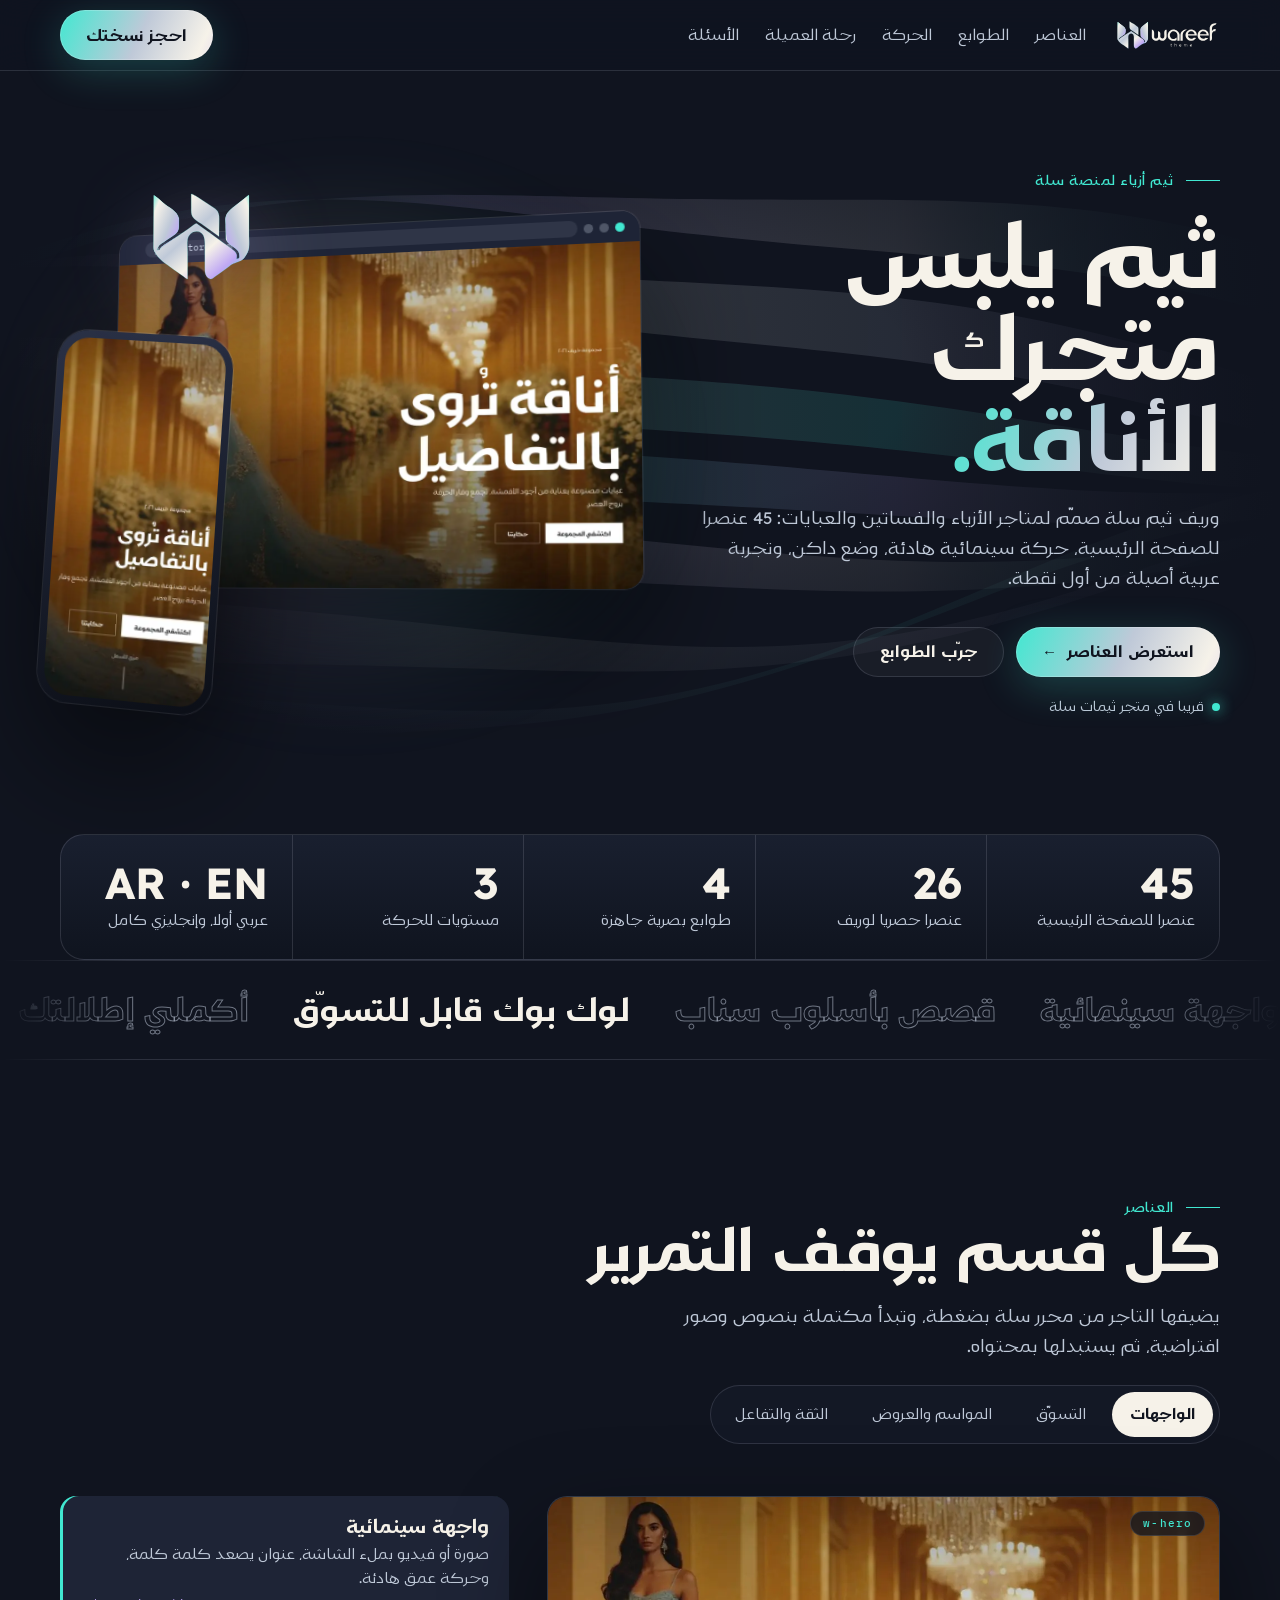
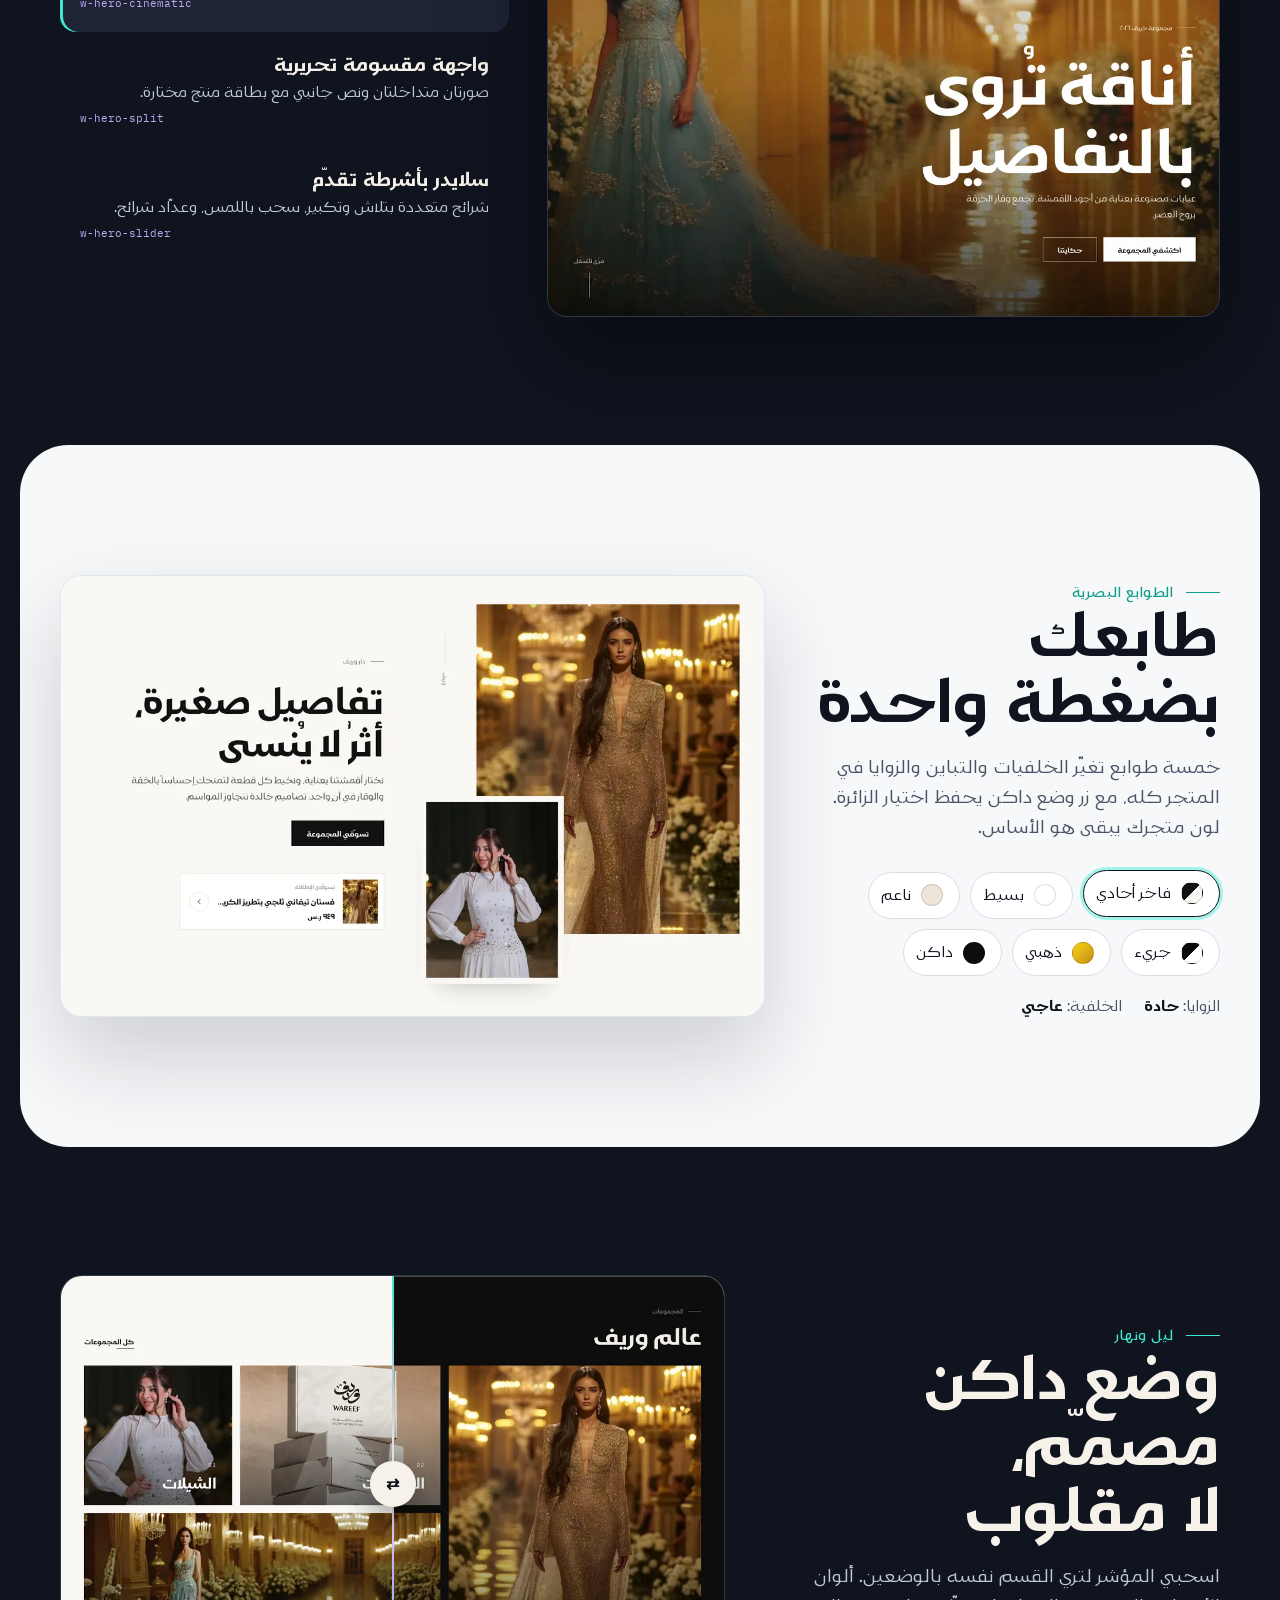
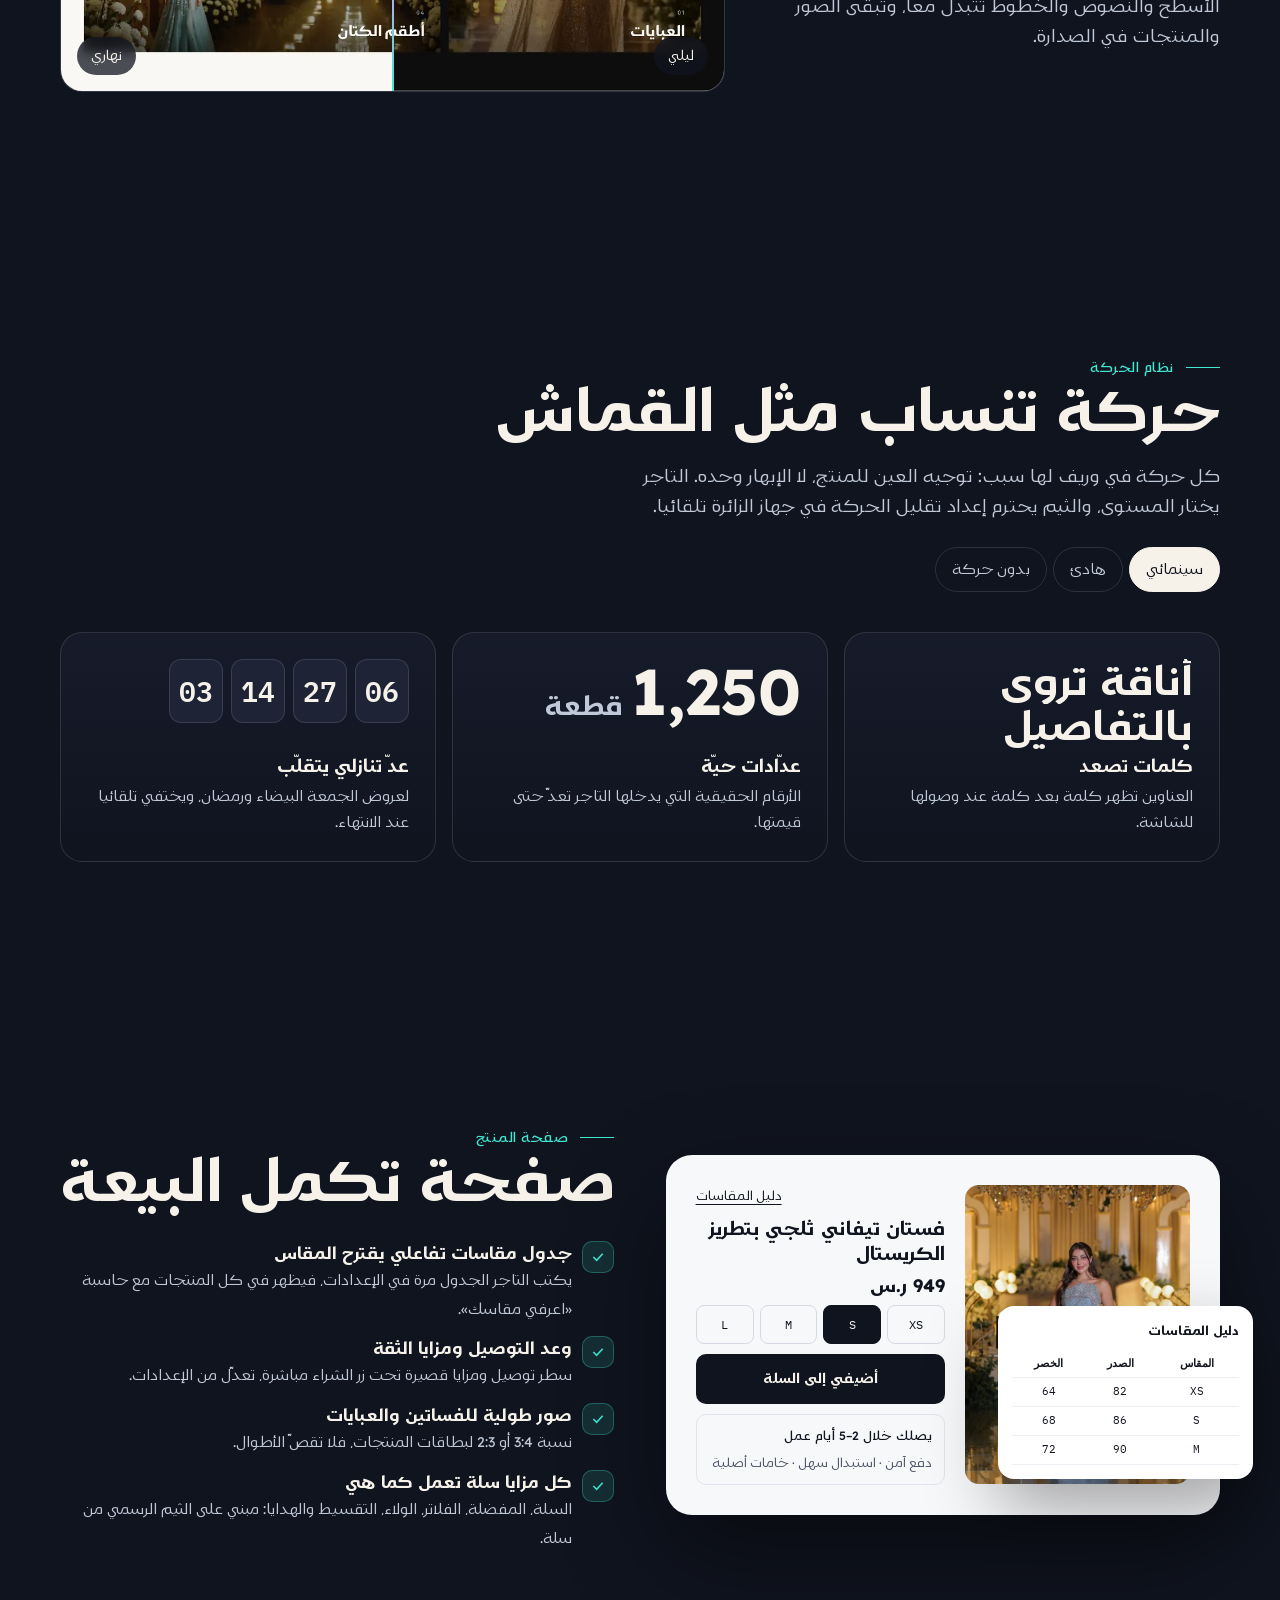
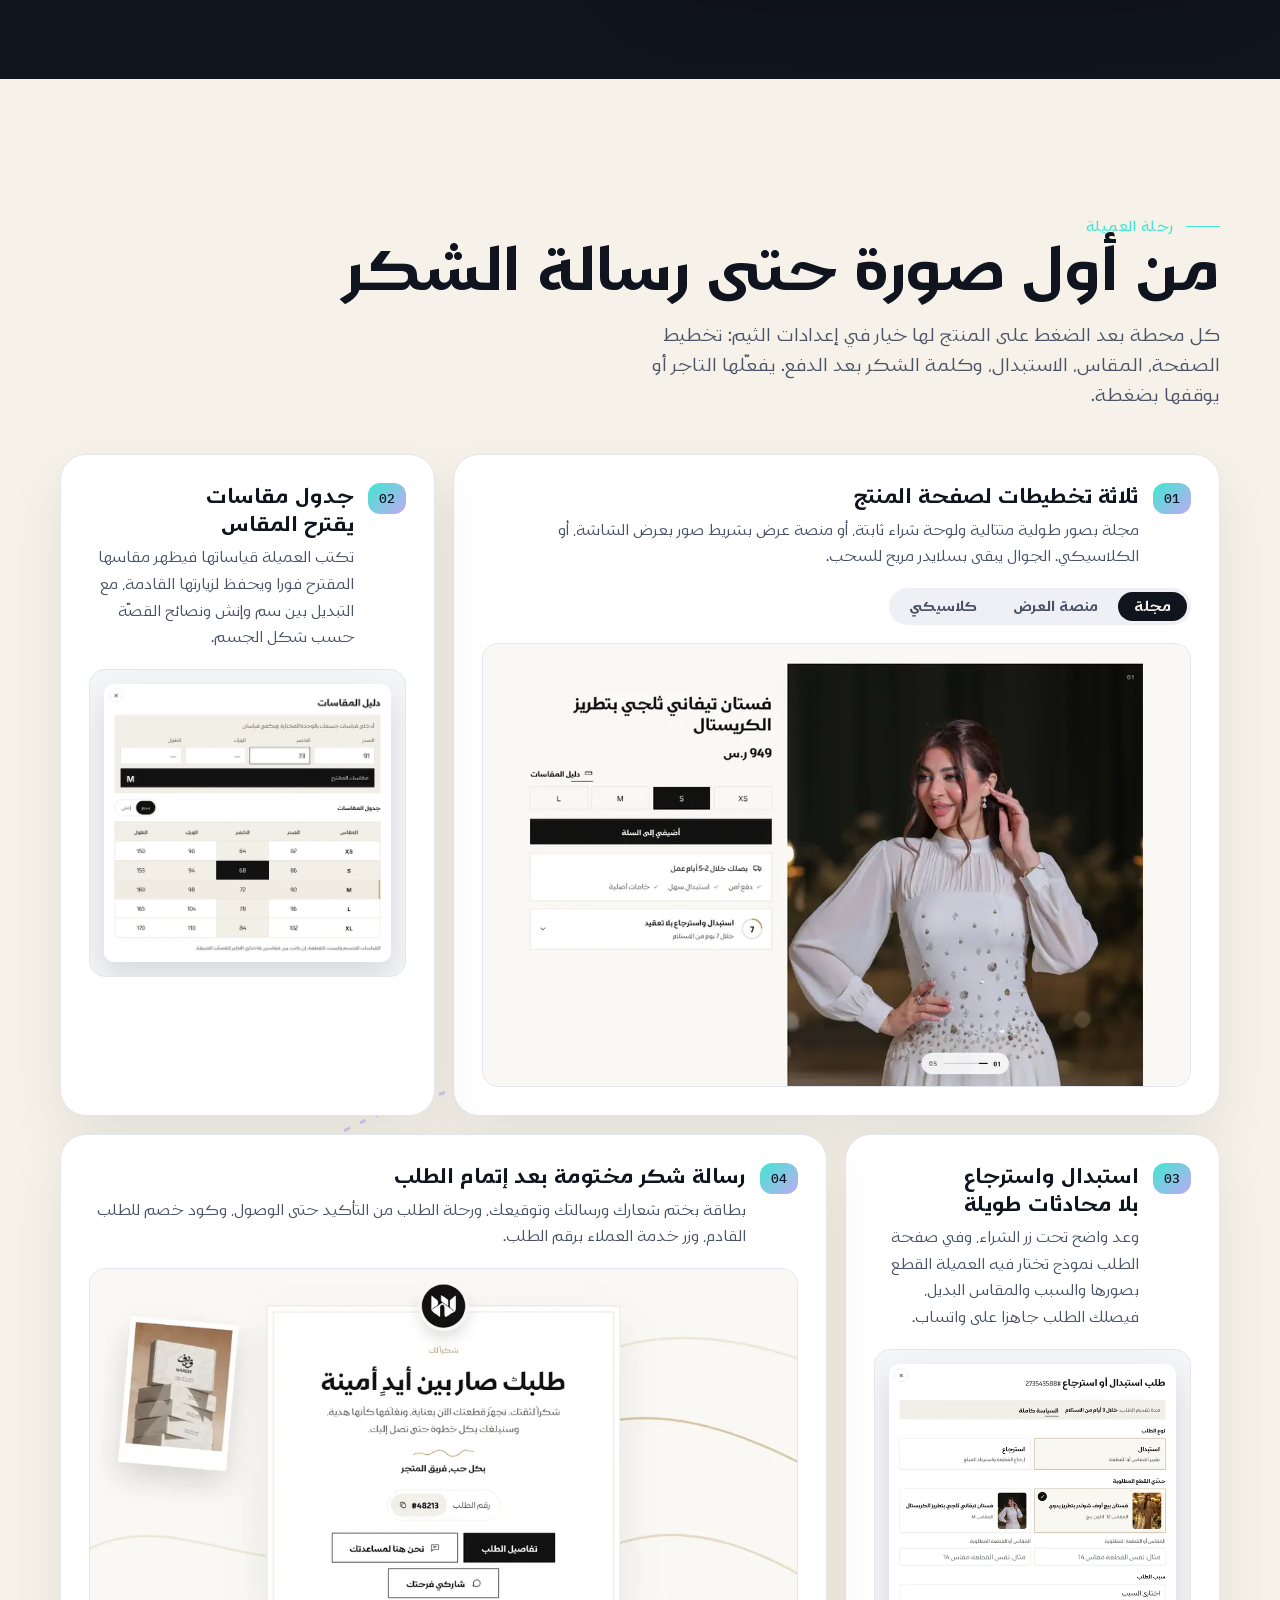
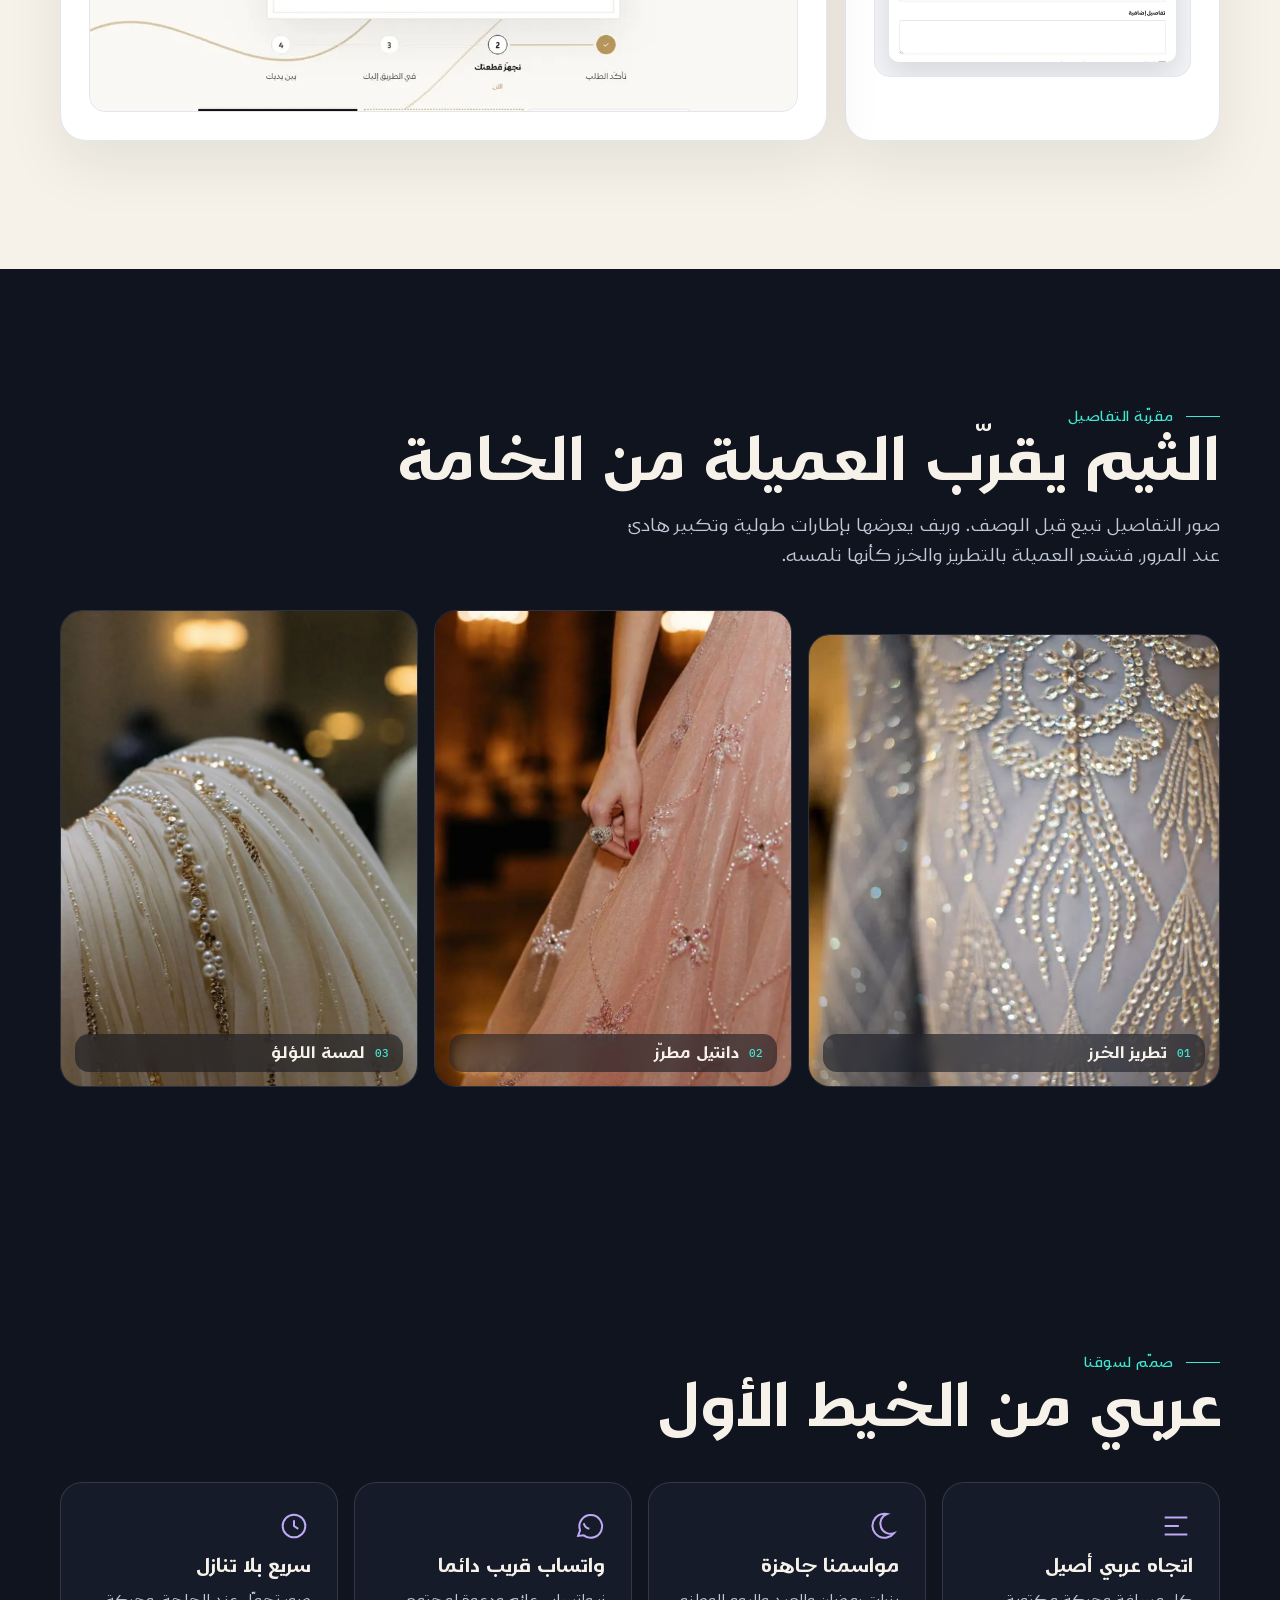
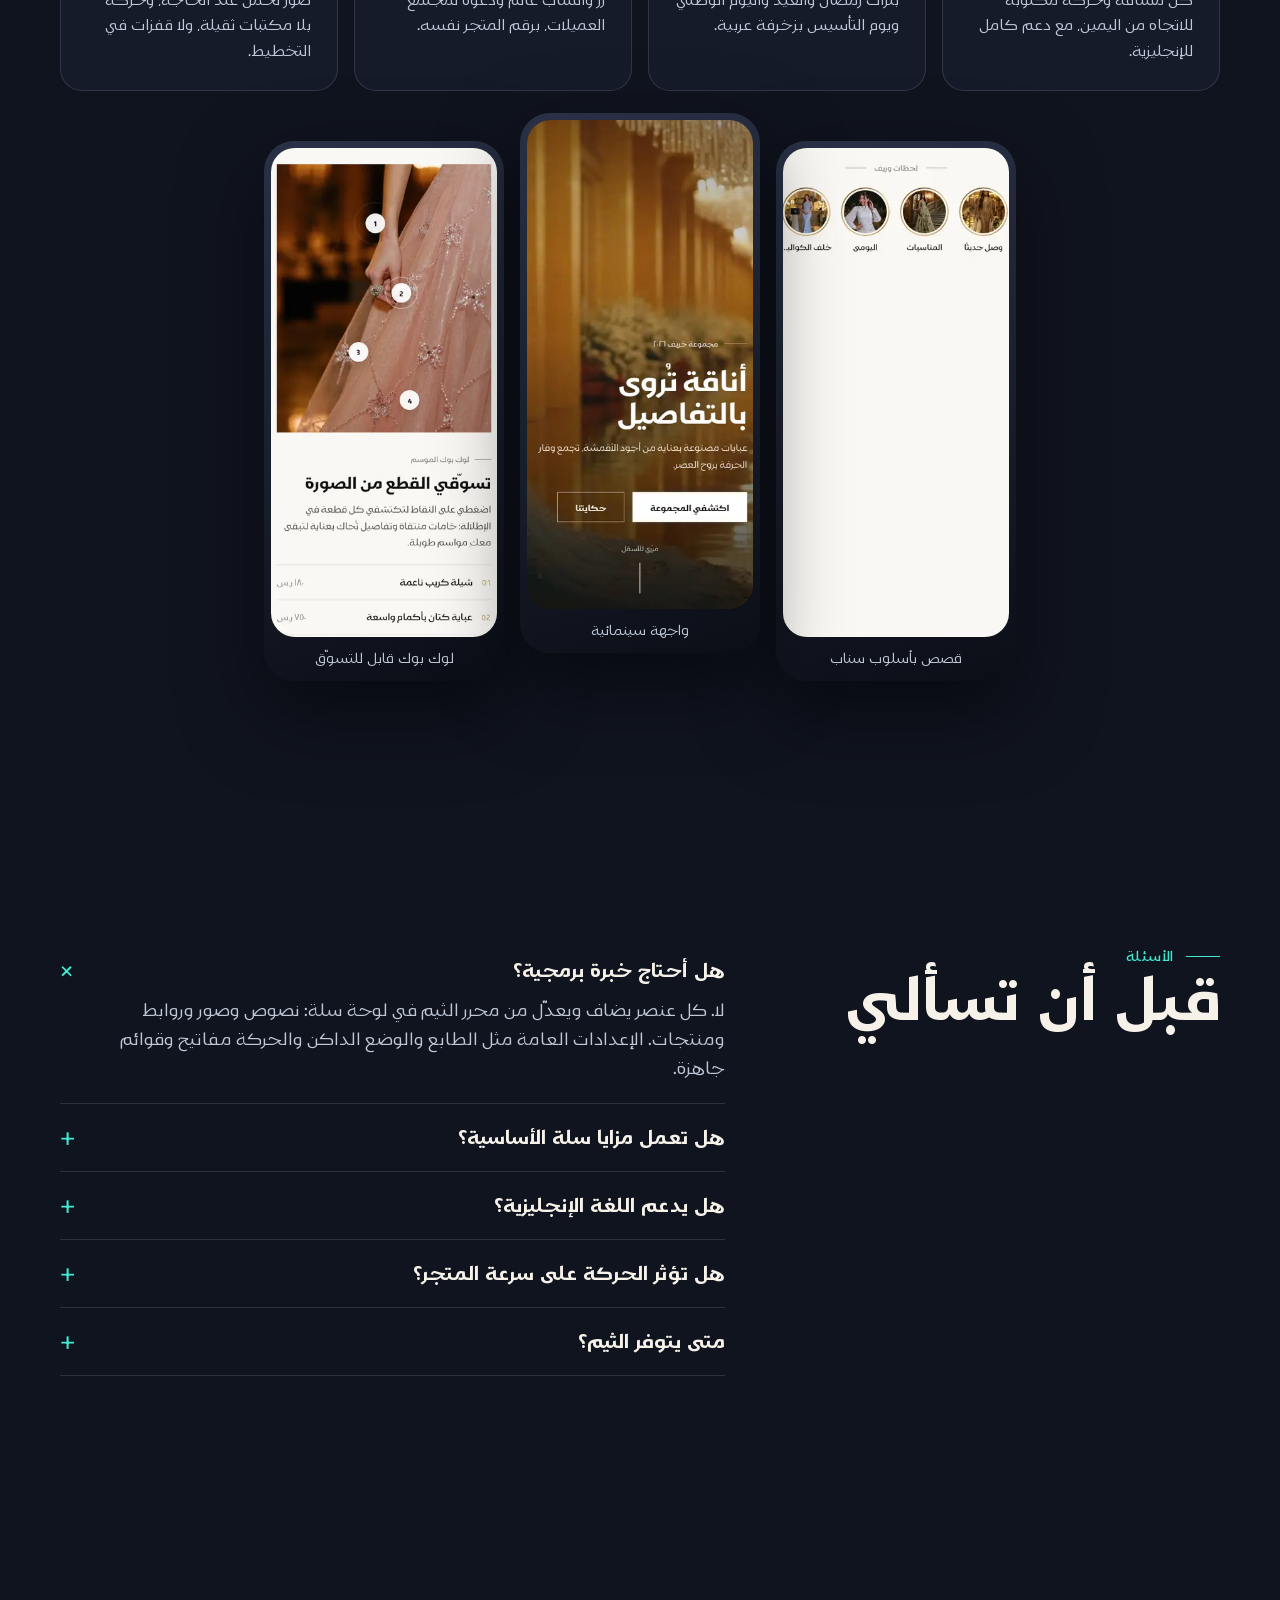
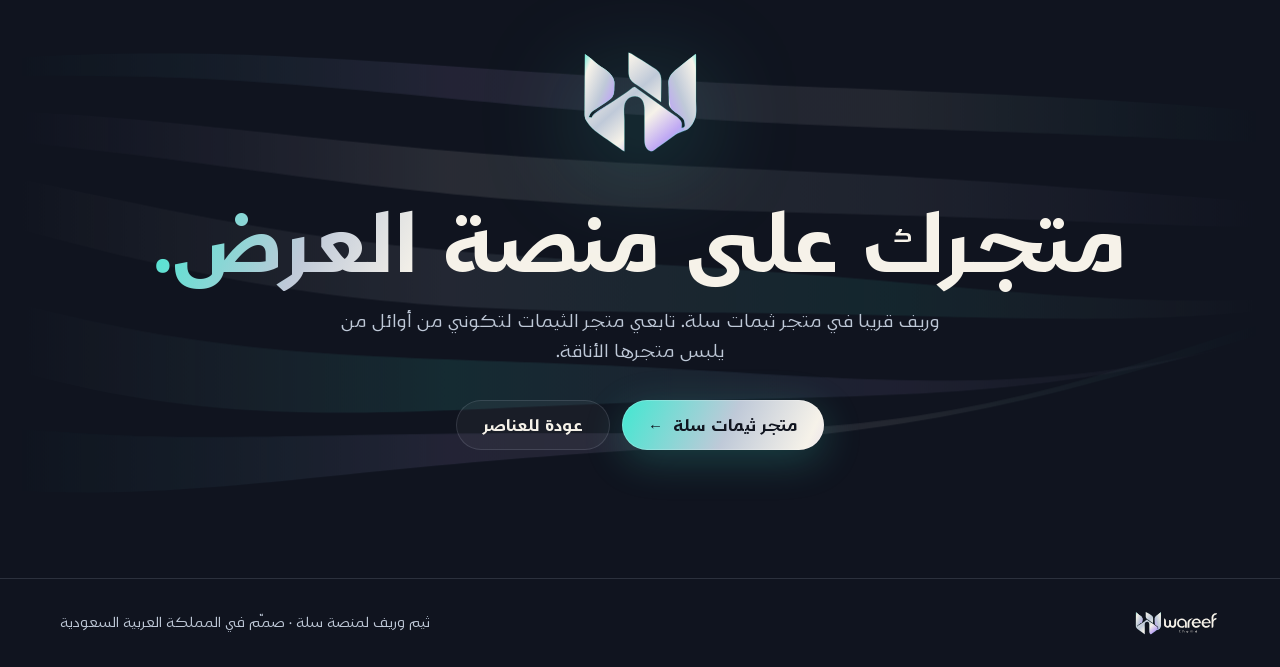
